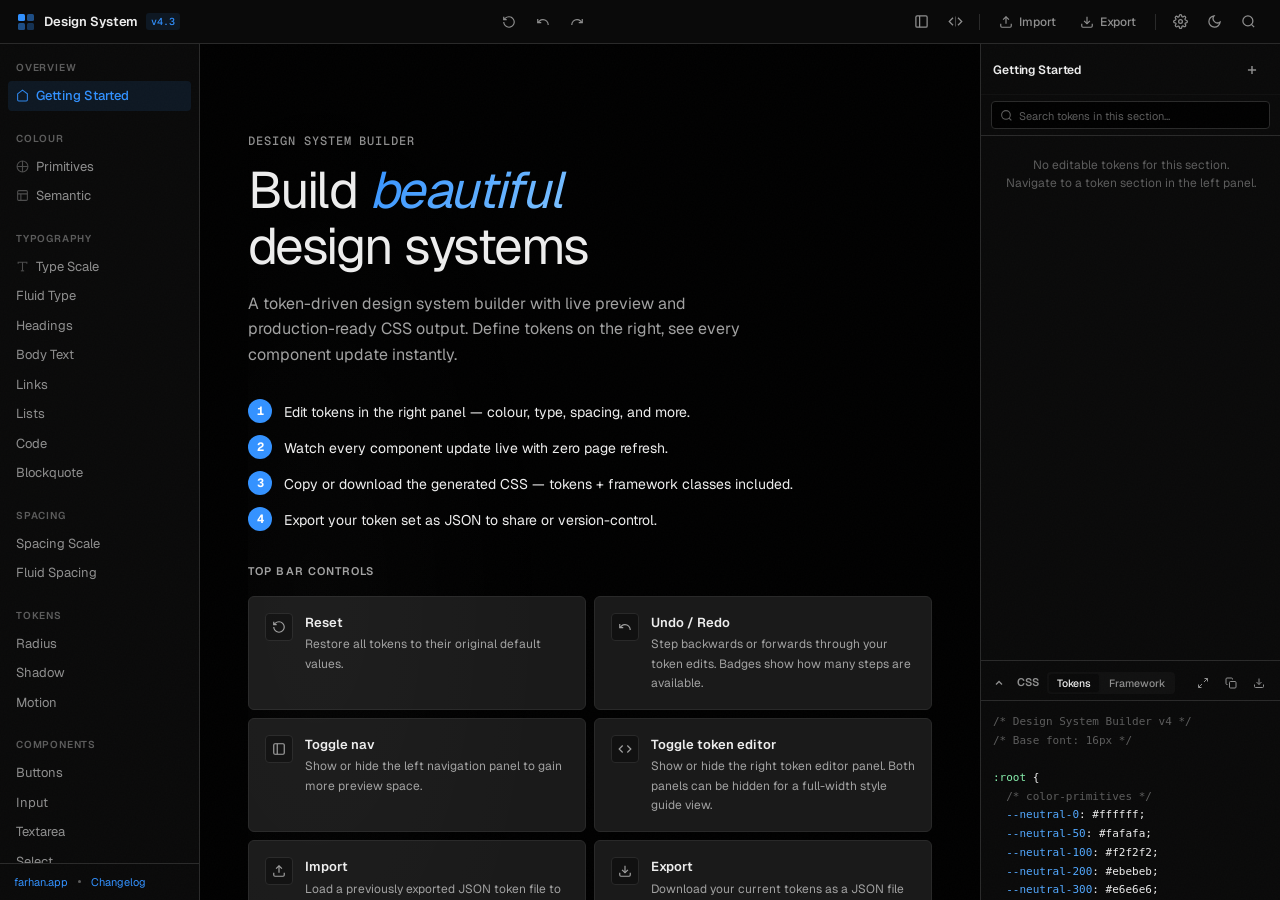
==== index.html @ f350404f "Initial commit" ====
<!DOCTYPE html>
<html lang="en" data-theme="dark">
<head>
  <meta charset="UTF-8" />
  <meta name="viewport" content="width=device-width, initial-scale=1.0" />
  <title>Design System Builder v4 — farhan.app</title>

  <!-- Favicon -->
  <link rel="icon" type="image/svg+xml" href="favicon.svg" />

  <!-- Primary meta -->
  <meta name="description" content="A token-driven design system builder with live preview and production-ready CSS output. Built by Farhan — farhan.app" />
  <meta name="author" content="farhan.app" />

  <!-- Open Graph -->
  <meta property="og:type" content="website" />
  <meta property="og:site_name" content="Design System Builder" />
  <meta property="og:title" content="Design System Builder — farhan.app" />
  <meta property="og:description" content="A token-driven design system builder with live preview and production-ready CSS output. Define tokens, see every component update instantly." />
  <meta property="og:url" content="https://farhan.app" />

  <!-- Twitter / X -->
  <meta name="twitter:card" content="summary" />
  <meta name="twitter:title" content="Design System Builder — farhan.app" />
  <meta name="twitter:description" content="A token-driven design system builder with live preview and production-ready CSS output. Built by Farhan — farhan.app" />

  <link rel="preconnect" href="https://fonts.googleapis.com" />
  <link rel="preconnect" href="https://fonts.gstatic.com" crossorigin />
  <link href="https://fonts.googleapis.com/css2?family=Geist:wght@300;400;500;600;700&family=Geist+Mono:wght@400;500&display=swap" rel="stylesheet" />
  <link rel="stylesheet" href="style.css" />
</head>
<body>

<!-- ═══════════════════════════════ HEADER ═══════════════════════════════ -->
<header class="app-header" role="banner">
  <a class="app-header__brand" href="/" title="Reload">
    <span class="app-header__logo" aria-hidden="true">
      <svg width="20" height="20" viewBox="0 0 20 20" fill="none">
        <rect x="2" y="2" width="7" height="7" rx="1.5" fill="var(--app-accent)"/>
        <rect x="11" y="2" width="7" height="7" rx="1.5" fill="var(--app-accent)" opacity="0.5"/>
        <rect x="2" y="11" width="7" height="7" rx="1.5" fill="var(--app-accent)" opacity="0.5"/>
        <rect x="11" y="11" width="7" height="7" rx="1.5" fill="var(--app-accent)" opacity="0.3"/>
      </svg>
    </span>
    <span class="app-header__title">Design System</span>
    <span class="app-header__version">v4.3</span>
  </a>

  <!-- Center zone — document actions -->
  <div class="app-header__center">
    <div class="app-header__group">
      <button class="app-btn app-btn--ghost app-btn--icon" id="btn-reset-all" aria-label="Reset all tokens to defaults" data-tooltip="Reset to defaults" data-tooltip-pos="below">
        <svg width="14" height="14" viewBox="0 0 24 24" fill="none" stroke="currentColor" stroke-width="2"><path d="M3 12a9 9 0 1 0 9-9 9.75 9.75 0 0 0-6.74 2.74L3 8"/><path d="M3 3v5h5"/></svg>
      </button>
      <button class="app-btn app-btn--ghost app-btn--icon" id="btn-undo" aria-label="Undo" data-tooltip="Undo (Ctrl+Z)" data-tooltip-pos="below" disabled>
        <svg width="14" height="14" viewBox="0 0 24 24" fill="none" stroke="currentColor" stroke-width="2"><path d="M3 7v6h6"/><path d="M21 17a9 9 0 00-9-9 9 9 0 00-6 2.3L3 13"/></svg>
        <span class="app-badge" id="undo-count"></span>
      </button>
      <button class="app-btn app-btn--ghost app-btn--icon" id="btn-redo" aria-label="Redo" data-tooltip="Redo (Ctrl+Y)" data-tooltip-pos="below" disabled>
        <svg width="14" height="14" viewBox="0 0 24 24" fill="none" stroke="currentColor" stroke-width="2"><path d="M21 7v6h-6"/><path d="M3 17a9 9 0 019-9 9 9 0 016 2.3L21 13"/></svg>
        <span class="app-badge" id="redo-count"></span>
      </button>
    </div>
  </div>

  <!-- Right zone — layout controls + utilities -->
  <div class="app-header__end">
    <div class="app-header__group">
      <button class="app-btn app-btn--ghost app-btn--icon" id="btn-toggle-nav" aria-label="Hide nav" data-tooltip="Hide nav" data-tooltip-pos="below" aria-pressed="false">
        <svg class="icon-nav-hide" width="15" height="15" viewBox="0 0 24 24" fill="none" stroke="currentColor" stroke-width="2"><rect x="3" y="3" width="18" height="18" rx="2"/><line x1="9" y1="3" x2="9" y2="21"/></svg>
        <svg class="icon-nav-show" width="15" height="15" viewBox="0 0 24 24" fill="none" stroke="currentColor" stroke-width="2" style="display:none"><rect x="3" y="3" width="18" height="18" rx="2"/><line x1="15" y1="3" x2="15" y2="21"/></svg>
      </button>
      <button class="app-btn app-btn--ghost app-btn--icon" id="btn-toggle-editor" aria-label="Hide token editor" data-tooltip="Hide token editor" data-tooltip-pos="below" aria-pressed="false">
        <svg class="icon-editor-hide" width="15" height="15" viewBox="0 0 24 24" fill="none" stroke="currentColor" stroke-width="2"><polyline points="16 18 22 12 16 6"/><polyline points="8 6 2 12 8 18"/><line x1="12" y1="4" x2="12" y2="20" stroke-width="1.5" opacity="0.5"/></svg>
        <svg class="icon-editor-show" width="15" height="15" viewBox="0 0 24 24" fill="none" stroke="currentColor" stroke-width="2" style="display:none"><polyline points="16 18 22 12 16 6"/><polyline points="8 6 2 12 8 18"/></svg>
      </button>
    </div>

    <div class="app-header__sep" aria-hidden="true"></div>

    <div class="app-header__group">
      <button class="app-btn app-btn--ghost" id="btn-import" data-tooltip="Import token JSON" data-tooltip-pos="below">
        <svg width="14" height="14" viewBox="0 0 24 24" fill="none" stroke="currentColor" stroke-width="2"><path d="M21 15v4a2 2 0 01-2 2H5a2 2 0 01-2-2v-4"/><polyline points="17 8 12 3 7 8"/><line x1="12" y1="3" x2="12" y2="15"/></svg>
        Import
      </button>
      <button class="app-btn app-btn--ghost" id="btn-export" data-tooltip="Export token JSON" data-tooltip-pos="below">
        <svg width="14" height="14" viewBox="0 0 24 24" fill="none" stroke="currentColor" stroke-width="2"><path d="M21 15v4a2 2 0 01-2 2H5a2 2 0 01-2-2v-4"/><polyline points="7 10 12 15 17 10"/><line x1="12" y1="15" x2="12" y2="3"/></svg>
        Export
      </button>
    </div>

    <div class="app-header__sep" aria-hidden="true"></div>

    <div class="app-header__group">
      <button class="app-btn app-btn--ghost app-btn--icon" id="btn-settings" aria-label="Settings" data-tooltip="Settings" data-tooltip-pos="below-left">
        <svg width="15" height="15" viewBox="0 0 24 24" fill="none" stroke="currentColor" stroke-width="2"><circle cx="12" cy="12" r="3"/><path d="M19.4 15a1.65 1.65 0 00.33 1.82l.06.06a2 2 0 010 2.83 2 2 0 01-2.83 0l-.06-.06a1.65 1.65 0 00-1.82-.33 1.65 1.65 0 00-1 1.51V21a2 2 0 01-4 0v-.09A1.65 1.65 0 009 19.4a1.65 1.65 0 00-1.82.33l-.06.06a2 2 0 01-2.83-2.83l.06-.06A1.65 1.65 0 004.68 15a1.65 1.65 0 00-1.51-1H3a2 2 0 010-4h.09A1.65 1.65 0 004.6 9a1.65 1.65 0 00-.33-1.82l-.06-.06a2 2 0 012.83-2.83l.06.06A1.65 1.65 0 009 4.68a1.65 1.65 0 001-1.51V3a2 2 0 014 0v.09a1.65 1.65 0 001 1.51 1.65 1.65 0 001.82-.33l.06-.06a2 2 0 012.83 2.83l-.06.06A1.65 1.65 0 0019.4 9a1.65 1.65 0 001.51 1H21a2 2 0 010 4h-.09a1.65 1.65 0 00-1.51 1z"/></svg>
      </button>
      <button class="app-btn app-btn--ghost app-btn--icon" id="btn-theme" aria-label="Toggle dark/light mode" data-tooltip="Toggle theme" data-tooltip-pos="below-left">
        <svg class="icon-moon" width="15" height="15" viewBox="0 0 24 24" fill="none" stroke="currentColor" stroke-width="2"><path d="M21 12.79A9 9 0 1111.21 3 7 7 0 0021 12.79z"/></svg>
        <svg class="icon-sun" width="15" height="15" viewBox="0 0 24 24" fill="none" stroke="currentColor" stroke-width="2" style="display:none"><circle cx="12" cy="12" r="5"/><line x1="12" y1="1" x2="12" y2="3"/><line x1="12" y1="21" x2="12" y2="23"/><line x1="4.22" y1="4.22" x2="5.64" y2="5.64"/><line x1="18.36" y1="18.36" x2="19.78" y2="19.78"/><line x1="1" y1="12" x2="3" y2="12"/><line x1="21" y1="12" x2="23" y2="12"/><line x1="4.22" y1="19.78" x2="5.64" y2="18.36"/><line x1="18.36" y1="5.64" x2="19.78" y2="4.22"/></svg>
      </button>
      <button class="app-btn app-btn--ghost app-btn--icon" id="btn-cmdpalette" aria-label="Command palette" data-tooltip="Search" data-tooltip-pos="below-left">
        <svg width="15" height="15" viewBox="0 0 24 24" fill="none" stroke="currentColor" stroke-width="2"><circle cx="11" cy="11" r="8"/><line x1="21" y1="21" x2="16.65" y2="16.65"/></svg>
      </button>
    </div>
  </div>
</header>

<!-- ═══════════════════════════════ MAIN LAYOUT ═══════════════════════════════ -->
<div class="app-layout">

  <!-- LEFT NAV -->
  <nav class="app-nav" aria-label="Design system sections">
    <div class="app-nav__scroll">

      <div class="nav-group">
        <span class="nav-group__label">Overview</span>
        <a class="nav-item" href="#section-getting-started" data-section="getting-started">
          <svg class="nav-item__icon" width="13" height="13" viewBox="0 0 24 24" fill="none" stroke="currentColor" stroke-width="2"><path d="M3 9l9-7 9 7v11a2 2 0 01-2 2H5a2 2 0 01-2-2z"/></svg>
          Getting Started
        </a>
      </div>

      <div class="nav-group">
        <span class="nav-group__label">Colour</span>
        <a class="nav-item" href="#section-colour-primitives" data-section="colour-primitives" data-token-category="color-primitives">
          <svg class="nav-item__icon" width="13" height="13" viewBox="0 0 24 24" fill="none" stroke="currentColor" stroke-width="2"><circle cx="12" cy="12" r="10"/><path d="M12 2v20M2 12h20"/></svg>
          Primitives
          <span class="nav-item__modified-dot" data-category="color-primitives" aria-hidden="true"></span>
        </a>
        <a class="nav-item" href="#section-colour-semantic" data-section="colour-semantic" data-token-category="color-semantic">
          <svg class="nav-item__icon" width="13" height="13" viewBox="0 0 24 24" fill="none" stroke="currentColor" stroke-width="2"><rect x="3" y="3" width="18" height="18" rx="2"/><path d="M3 9h18M9 21V9"/></svg>
          Semantic
          <span class="nav-item__modified-dot" data-category="color-semantic" aria-hidden="true"></span>
        </a>
      </div>

      <div class="nav-group">
        <span class="nav-group__label">Typography</span>
        <a class="nav-item" href="#section-type-scale" data-section="type-scale" data-token-category="type-scale">
          <svg class="nav-item__icon" width="13" height="13" viewBox="0 0 24 24" fill="none" stroke="currentColor" stroke-width="2"><polyline points="4 7 4 4 20 4 20 7"/><line x1="9" y1="20" x2="15" y2="20"/><line x1="12" y1="4" x2="12" y2="20"/></svg>
          Type Scale
          <span class="nav-item__modified-dot" data-category="type-scale" aria-hidden="true"></span>
        </a>
        <a class="nav-item" href="#section-type-fluid" data-section="type-fluid" data-token-category="type-fluid">
          Fluid Type
          <span class="nav-item__modified-dot" data-category="type-fluid" aria-hidden="true"></span>
        </a>
        <a class="nav-item" href="#section-headings" data-section="headings">Headings</a>
        <a class="nav-item" href="#section-body-text" data-section="body-text">Body Text</a>
        <a class="nav-item" href="#section-links" data-section="links">Links</a>
        <a class="nav-item" href="#section-lists" data-section="lists">Lists</a>
        <a class="nav-item" href="#section-code" data-section="code">Code</a>
        <a class="nav-item" href="#section-blockquote" data-section="blockquote">Blockquote</a>
      </div>

      <div class="nav-group">
        <span class="nav-group__label">Spacing</span>
        <a class="nav-item" href="#section-spacing" data-section="spacing" data-token-category="spacing">
          Spacing Scale
          <span class="nav-item__modified-dot" data-category="spacing" aria-hidden="true"></span>
        </a>
        <a class="nav-item" href="#section-spacing-fluid" data-section="spacing-fluid" data-token-category="spacing-fluid">
          Fluid Spacing
          <span class="nav-item__modified-dot" data-category="spacing-fluid" aria-hidden="true"></span>
        </a>
      </div>

      <div class="nav-group">
        <span class="nav-group__label">Tokens</span>
        <a class="nav-item" href="#section-radius" data-section="radius" data-token-category="radius">
          Radius
          <span class="nav-item__modified-dot" data-category="radius" aria-hidden="true"></span>
        </a>
        <a class="nav-item" href="#section-shadow" data-section="shadow" data-token-category="shadow">
          Shadow
          <span class="nav-item__modified-dot" data-category="shadow" aria-hidden="true"></span>
        </a>
        <a class="nav-item" href="#section-motion" data-section="motion" data-token-category="motion">
          Motion
          <span class="nav-item__modified-dot" data-category="motion" aria-hidden="true"></span>
        </a>
      </div>

      <div class="nav-group">
        <span class="nav-group__label">Components</span>
        <a class="nav-item" href="#section-buttons" data-section="buttons">Buttons</a>
        <a class="nav-item" href="#section-input" data-section="input">Input</a>
        <a class="nav-item" href="#section-textarea" data-section="textarea">Textarea</a>
        <a class="nav-item" href="#section-select" data-section="select">Select</a>
        <a class="nav-item" href="#section-checkbox-radio" data-section="checkbox-radio">Checkbox &amp; Radio</a>
        <a class="nav-item" href="#section-toggle" data-section="toggle">Toggle</a>
        <a class="nav-item" href="#section-badge" data-section="badge">Badge</a>
        <a class="nav-item" href="#section-alert" data-section="alert">Alert</a>
        <a class="nav-item" href="#section-card" data-section="card">Card</a>
        <a class="nav-item" href="#section-modal" data-section="modal">Modal</a>
        <a class="nav-item" href="#section-divider" data-section="divider">Divider</a>
        <a class="nav-item" href="#section-table" data-section="table">Table</a>
        <a class="nav-item" href="#section-tabs" data-section="tabs">Tabs</a>
        <a class="nav-item" href="#section-tooltip" data-section="tooltip">Tooltip</a>
        <a class="nav-item" href="#section-avatar" data-section="avatar">Avatar</a>
      </div>

    </div>

    <div class="nav-footer">
      <a class="nav-footer__link" href="https://farhan.app" target="_blank" rel="noopener noreferrer">farhan.app</a>
      <span class="nav-footer__dot" aria-hidden="true"></span>
      <a class="nav-footer__link" href="changelog.html">Changelog</a>
    </div>
  </nav>

  <!-- CENTER PREVIEW -->
  <main class="app-preview" id="preview-main" aria-label="Design system preview">
    <div class="app-preview__noise" aria-hidden="true"></div>
    <div class="mobile-banner" role="status" aria-live="polite">
      <svg width="20" height="20" viewBox="0 0 24 24" fill="none" stroke="currentColor" stroke-width="1.5"><rect x="2" y="3" width="20" height="14" rx="2"/><line x1="8" y1="21" x2="16" y2="21"/><line x1="12" y1="17" x2="12" y2="21"/></svg>
      <p>Open on a wider screen for the full experience — token editor, controls, and CSS output.</p>
    </div>
    <div class="app-preview__inner" id="preview-inner">
      <!-- Rendered by PreviewEngine -->
    </div>
    <footer class="mobile-footer">
      <a href="https://farhan.app" target="_blank" rel="noopener noreferrer">farhan.app</a>
      <div class="mobile-footer__links">
        <a href="/">Builder</a>
        <span class="mobile-footer__dot" aria-hidden="true"></span>
        <a href="changelog.html">Changelog</a>
      </div>
    </footer>
  </main>

  <!-- RIGHT EDITOR PANEL -->
  <aside class="app-editor" aria-label="Token editor">

    <div class="app-editor__header">
      <div class="app-editor__title-row">
        <h2 class="app-editor__section-title" id="editor-section-title">Tokens</h2>
        <button class="app-btn app-btn--ghost app-btn--icon" id="btn-add-token" aria-label="Add custom token" title="Add token">
          <svg width="14" height="14" viewBox="0 0 24 24" fill="none" stroke="currentColor" stroke-width="2.5"><line x1="12" y1="5" x2="12" y2="19"/><line x1="5" y1="12" x2="19" y2="12"/></svg>
        </button>
      </div>
    </div>
    <div class="app-editor__filter">
      <div class="app-editor__search">
        <svg width="13" height="13" viewBox="0 0 24 24" fill="none" stroke="currentColor" stroke-width="2" aria-hidden="true"><circle cx="11" cy="11" r="8"/><line x1="21" y1="21" x2="16.65" y2="16.65"/></svg>
        <input type="search" id="token-search" placeholder="Search tokens in this section&#8230;" aria-label="Search tokens in this section" autocomplete="off" spellcheck="false" />
      </div>
    </div>

    <div class="app-editor__tokens" id="token-list" role="list" aria-label="Token list">
      <!-- Rendered by UI module -->
    </div>

    <!-- CSS Output Panel -->
    <div class="css-panel" id="css-panel" data-state="normal">
      <div class="css-panel__resize" aria-hidden="true"></div>
      <div class="css-panel__header">
        <div class="css-panel__header-left">
          <button class="css-panel__toggle-btn" id="css-panel-toggle" aria-label="Toggle CSS panel" aria-expanded="true">
            <svg class="css-panel__chevron" width="12" height="12" viewBox="0 0 24 24" fill="none" stroke="currentColor" stroke-width="2.5"><polyline points="18 15 12 9 6 15"/></svg>
          </button>
          <span class="css-panel__title">CSS</span>
          <div class="css-tabs" role="tablist" aria-label="CSS view">
            <button class="css-tabs__tab css-tabs__tab--active" role="tab" aria-selected="true" data-tab="tokens" id="css-tab-tokens">Tokens</button>
            <button class="css-tabs__tab" role="tab" aria-selected="false" data-tab="framework" id="css-tab-framework">Framework</button>
          </div>
        </div>
        <div class="css-panel__header-right">
          <button class="app-btn app-btn--ghost app-btn--icon" id="css-maximize" aria-label="Maximize CSS panel" data-tooltip="Maximize / Restore">
            <!-- expand icon — shown when not maximized -->
            <svg id="css-maximize-icon" width="12" height="12" viewBox="0 0 24 24" fill="none" stroke="currentColor" stroke-width="2"><path d="M15 3h6v6M9 21H3v-6M21 3l-7 7M3 21l7-7"/></svg>
            <!-- restore icon — shown when maximized -->
            <svg id="css-restore-icon" width="12" height="12" viewBox="0 0 24 24" fill="none" stroke="currentColor" stroke-width="2" style="display:none"><path d="M8 3v3a2 2 0 01-2 2H3m18 0h-3a2 2 0 01-2-2V3m0 18v-3a2 2 0 012-2h3M3 16h3a2 2 0 012 2v3"/></svg>
          </button>
          <button class="app-btn app-btn--ghost app-btn--icon" id="css-copy" aria-label="Copy CSS" data-tooltip="Copy CSS">
            <svg width="12" height="12" viewBox="0 0 24 24" fill="none" stroke="currentColor" stroke-width="2"><rect x="9" y="9" width="13" height="13" rx="2"/><path d="M5 15H4a2 2 0 01-2-2V4a2 2 0 012-2h9a2 2 0 012 2v1"/></svg>
          </button>
          <button class="app-btn app-btn--ghost app-btn--icon" id="css-download" aria-label="Download CSS file" data-tooltip="Download CSS" data-tooltip-pos="below-left">
            <svg width="12" height="12" viewBox="0 0 24 24" fill="none" stroke="currentColor" stroke-width="2"><path d="M21 15v4a2 2 0 01-2 2H5a2 2 0 01-2-2v-4"/><polyline points="7 10 12 15 17 10"/><line x1="12" y1="15" x2="12" y2="3"/></svg>
          </button>
        </div>
      </div>
      <div class="css-panel__body" id="css-panel-body" aria-hidden="false">
        <pre class="css-panel__pre" id="css-output"><code id="css-code" class="css-panel__code"></code></pre>
      </div>
    </div>

  </aside>
</div>

<!-- ═══════════════════════════════ OVERLAYS ═══════════════════════════════ -->

<!-- Settings popover -->
<div class="popover-backdrop" id="settings-backdrop" hidden aria-hidden="true"></div>
<div class="popover" id="settings-popover" role="dialog" aria-modal="true" aria-label="Settings" hidden>
  <div class="popover__header">
    <h3 class="popover__title">Settings</h3>
    <button class="app-btn app-btn--ghost app-btn--icon" id="settings-close" aria-label="Close settings">
      <svg width="14" height="14" viewBox="0 0 24 24" fill="none" stroke="currentColor" stroke-width="2"><line x1="18" y1="6" x2="6" y2="18"/><line x1="6" y1="6" x2="18" y2="18"/></svg>
    </button>
  </div>
  <div class="popover__body">
    <div class="settings__group">
      <label class="settings__label" for="setting-base-font">Base Font Size (px)</label>
      <input type="number" class="settings__input" id="setting-base-font" min="10" max="24" step="1" value="16" />
      <p class="settings__hint">Controls rem to px conversion across the system.</p>
    </div>
    <div class="settings__group">
      <span class="settings__label">Input Unit</span>
      <div class="settings__segmented" role="radiogroup" aria-label="Input unit">
        <label class="settings__seg-btn"><input type="radio" name="input-unit" value="rem" checked /><span>rem</span></label>
        <label class="settings__seg-btn"><input type="radio" name="input-unit" value="px" /><span>px</span></label>
      </div>
      <p class="settings__hint">Token inputs will display in the selected unit.</p>
    </div>
    <div class="settings__group">
      <span class="settings__label">Fluid Clamp Viewport</span>
      <div class="settings__row">
        <div class="settings__field">
          <label class="setting-sublabel" for="setting-min-vp">Min (px)</label>
          <input type="number" class="settings__input" id="setting-min-vp" min="200" max="800" step="10" value="320" />
        </div>
        <div class="settings__field">
          <label class="setting-sublabel" for="setting-max-vp">Max (px)</label>
          <input type="number" class="settings__input" id="setting-max-vp" min="800" max="2560" step="10" value="1280" />
        </div>
      </div>
    </div>
    <div class="settings__group">
      <span class="settings__label">CSS Output</span>
      <label class="settings__checkbox"><input type="checkbox" id="setting-hide-comments" /> Hide comments</label>
      <label class="settings__checkbox"><input type="checkbox" id="setting-hide-framework" /> Hide framework classes</label>
    </div>
  </div>
</div>

<!-- Command palette -->
<div class="cmd-overlay" id="cmd-overlay" hidden>
  <div class="cmd-palette" role="dialog" aria-modal="true" aria-label="Command palette">
    <div class="cmd-palette__search">
      <svg width="16" height="16" viewBox="0 0 24 24" fill="none" stroke="currentColor" stroke-width="2" aria-hidden="true"><circle cx="11" cy="11" r="8"/><line x1="21" y1="21" x2="16.65" y2="16.65"/></svg>
      <input type="text" class="cmd-palette__input" id="cmd-input" placeholder="Search sections and tokens&#8230;" autocomplete="off" spellcheck="false" aria-autocomplete="list" aria-controls="cmd-results" />
      <kbd>Esc</kbd>
    </div>
    <ul class="cmd-palette__results" id="cmd-results" role="listbox" aria-label="Results"></ul>
  </div>
</div>

<!-- Confirm modal -->
<div class="modal-overlay" id="confirm-modal" hidden>
  <div class="modal" role="dialog" aria-modal="true" aria-labelledby="confirm-title">
    <div class="modal__header">
      <h3 class="modal__title" id="confirm-title">Confirm Delete</h3>
    </div>
    <div class="modal__body">
      <p id="confirm-message">Are you sure you want to delete this token?</p>
    </div>
    <div class="modal__footer">
      <button class="app-btn app-btn--ghost" id="confirm-cancel">Cancel</button>
      <button class="app-btn app-btn--danger" id="confirm-ok">Delete</button>
    </div>

  </div>
</div>

<!-- Toast container -->
<div class="toast-container" id="toast-container" role="status" aria-live="polite" aria-atomic="false"></div>

<!-- Hidden file input for import -->
<input type="file" id="import-file-input" accept=".json" aria-hidden="true" tabindex="-1" style="position:absolute;opacity:0;pointer-events:none;width:1px;height:1px" />

<script src="app.js"></script>
</body>
</html>
---- style.css ----
/* ═══════════════════════════════════════════════════════════════════════
   Design System Builder v4
   App UI uses --app-* variables; token preview uses var(--token-name)
   ═══════════════════════════════════════════════════════════════════════ */

/* ── Google Fonts fallback ── */
@import url('https://fonts.googleapis.com/css2?family=Geist:wght@300;400;500;600;700&family=Geist+Mono:wght@400;500&display=swap');

/* ══════════════════════════════════════════════
   1. APP-LEVEL CSS CUSTOM PROPERTIES
   ══════════════════════════════════════════════ */

:root {
  /* Fonts */
  --app-font-sans: 'Geist', system-ui, -apple-system, sans-serif;
  --app-font-mono: 'Geist Mono', 'Courier New', monospace;
  --app-font-display: 'Geist', system-ui, -apple-system, sans-serif;

  /* Layout */
  --app-header-h: 44px;
  --app-nav-w: 200px;
  --app-editor-w: 300px;
  --app-css-panel-normal: 240px;
  --app-css-panel-collapsed: 36px;
  --app-radius: 6px;
  --app-radius-sm: 4px;
  --app-radius-lg: 8px;

  /* Transitions */
  --app-trans-fast: 100ms ease;
  --app-trans-base: 150ms ease;
  --app-trans-spring: 200ms cubic-bezier(0.2, 0, 0, 1);
}

/* Dark theme (default) */
[data-theme="dark"] {
  --app-bg:            #000000;
  --app-panel:         #0a0a0a;
  --app-elevated:      #111111;
  --app-elevated-2:    #1a1a1a;
  --app-border:        #2a2a2a;
  --app-border-subtle: #111111;
  --app-text:          #ededed;
  --app-text-muted:    #8f8f8f;
  --app-text-subtle:   #5c5c5c;
  --app-accent:        #3291ff;
  --app-accent-dim:    rgba(50, 145, 255, 0.1);
  --app-accent-text:   #ffffff;
  --app-danger:        #ef4444;
  --app-danger-dim:    rgba(239, 68, 68, 0.1);
  --app-success:       #22c55e;
  --app-warning:       #f59e0b;
  --app-info:          #3b82f6;
  --app-noise-opacity: 0.02;
  color-scheme: dark;
}

/* Light theme */
[data-theme="light"] {
  --app-bg:            #ffffff;
  --app-panel:         #f9f9f9;
  --app-elevated:      #f0f0f0;
  --app-elevated-2:    #e8e8e8;
  --app-border:        #eaeaea;
  --app-border-subtle: #f3f3f3;
  --app-text:          #171717;
  --app-text-muted:    #737373;
  --app-text-subtle:   #a3a3a3;
  --app-accent:        #0070f3;
  --app-accent-dim:    rgba(0, 112, 243, 0.08);
  --app-accent-text:   #ffffff;
  --app-danger:        #e00;
  --app-danger-dim:    rgba(238, 0, 0, 0.08);
  --app-success:       #16a34a;
  --app-warning:       #d97706;
  --app-info:          #0070f3;
  --app-noise-opacity: 0.012;
  color-scheme: light;
}

/* ══════════════════════════════════════════════
   2. RESET & BASE
   ══════════════════════════════════════════════ */

*, *::before, *::after {
  box-sizing: border-box;
  margin: 0;
  padding: 0;
}

html {
  font-size: 16px;
  height: 100dvh;
}

body {
  font-family: var(--app-font-sans);
  font-size: 14px;
  line-height: 1.5;
  color: var(--app-text);
  background: var(--app-bg);
  height: 100dvh;
  display: flex;
  flex-direction: column;
  overflow: hidden;
  -webkit-font-smoothing: antialiased;
  -moz-osx-font-smoothing: grayscale;
}

a { color: inherit; text-decoration: none; }

button, input, select, textarea {
  font-family: inherit;
  font-size: inherit;
}

ul, ol { list-style: none; }

/* ══════════════════════════════════════════════
   3. HEADER
   ══════════════════════════════════════════════ */

.app-header {
  background: var(--app-panel);
  border-bottom: 1px solid var(--app-border);
  height: var(--app-header-h);
  padding: 0 16px;
  display: flex;
  flex-shrink: 0;
  align-items: center;
  justify-content: space-between;
  gap: 12px;
  z-index: 100;
}

.app-header__brand {
  display: flex;
  flex-shrink: 0;
  align-items: center;
  gap: 8px;
  text-decoration: none;
  color: inherit;
}

.app-header__logo {
  display: flex;
  flex-shrink: 0;
  align-items: center;
}

.app-header__title {
  font-size: 13px;
  color: var(--app-text);
  font-weight: 600;
  letter-spacing: -0.01em;
}

.app-header__version {
  font-family: var(--app-font-mono);
  font-size: 10px;
  color: var(--app-accent);
  font-weight: 500;
  background: var(--app-accent-dim);
  border-radius: 3px;
  padding: 1px 5px;
}

.app-header__center {
  flex: 1;
  display: flex;
  align-items: center;
  justify-content: center;
}

.app-header__end {
  display: flex;
  align-items: center;
  gap: 4px;
  flex-shrink: 0;
}

.app-header__group {
  display: flex;
  align-items: center;
  gap: 2px;
}

.app-header__sep {
  background: var(--app-border);
  width: 1px;
  height: 16px;
  margin: 0 4px;
  flex-shrink: 0;
}

/* ══════════════════════════════════════════════
   4. SHARED BUTTONS
   ══════════════════════════════════════════════ */

.app-btn {
  font-size: 12px;
  color: var(--app-text-muted);
  font-weight: 500;
  line-height: 1;
  white-space: nowrap;
  background: transparent;
  border: 1px solid transparent;
  border-radius: var(--app-radius-sm);
  padding: 5px 10px;
  display: inline-flex;
  align-items: center;
  gap: 6px;
  position: relative;
  cursor: pointer;
  transition:
    background var(--app-trans-fast),
    border-color var(--app-trans-fast),
    color var(--app-trans-fast),
    opacity var(--app-trans-fast);
}

.app-btn:hover {
  color: var(--app-text);
  background: var(--app-elevated);
}

.app-btn:active {
  opacity: 0.8;
}

.app-btn:focus-visible {
  outline: 2px solid var(--app-accent);
  outline-offset: 2px;
}

.app-btn--icon {
  width: 32px;
  height: 32px;
  padding: 6px;
  justify-content: center;
}

.app-btn--ghost {
  color: var(--app-text-muted);
}

.app-btn--primary {
  color: var(--app-accent-text);
  background: var(--app-accent);
  border-color: var(--app-accent);
}

.app-btn--primary:hover {
  color: var(--app-accent-text);
  background: var(--app-accent);
  filter: brightness(1.1);
}

.app-btn--danger {
  color: #fff;
  background: var(--app-danger);
  border-color: var(--app-danger);
}

.app-btn--danger:hover {
  color: #fff;
  filter: brightness(1.1);
}

/* App-level tooltips via data-tooltip attribute */
[data-tooltip] {
  position: relative;
}

[data-tooltip]::after {
  content: attr(data-tooltip);
  position: absolute;
  left: 50%;
  transform: translateX(-50%);
  white-space: nowrap;
  font-size: 11px;
  font-family: var(--app-font-sans);
  font-weight: 400;
  color: var(--app-text);
  background: var(--app-panel);
  border: 1px solid var(--app-border);
  border-radius: var(--app-radius-sm);
  padding: 4px 8px;
  pointer-events: none;
  opacity: 0;
  visibility: hidden;
  transition: opacity 0.12s ease, visibility 0.12s ease;
  z-index: 9999;
  box-shadow: 0 4px 12px rgba(0,0,0,0.25);
  /* default: above */
  bottom: calc(100% + 7px);
  top: auto;
}

/* Below — centred */
[data-tooltip][data-tooltip-pos="below"]::after {
  top: calc(100% + 7px);
  bottom: auto;
}

/* Below — right-aligned (for buttons near right edge) */
[data-tooltip][data-tooltip-pos="below-left"]::after {
  top: calc(100% + 7px);
  bottom: auto;
  left: auto;
  right: 0;
  transform: none;
}

[data-tooltip]:hover::after,
[data-tooltip]:focus-visible::after {
  opacity: 1;
  visibility: visible;
}

.app-badge {
  font-size: 9px;
  color: var(--app-accent-text);
  font-weight: 700;
  line-height: 1;
  background: var(--app-accent);
  border-radius: 50%;
  width: 14px;
  height: 14px;
  display: none;
  align-items: center;
  justify-content: center;
  position: absolute;
  top: 2px;
  right: 2px;
}

.app-badge:not(:empty) {
  display: flex;
}

/* ══════════════════════════════════════════════
   5. MAIN LAYOUT
   ══════════════════════════════════════════════ */

.app-layout {
  min-height: 0;
  flex: 1;
  display: grid;
  grid-template-columns: var(--app-nav-w) 1fr var(--app-editor-w);
  grid-template-rows: 1fr;
  overflow: hidden;
}

/* ══════════════════════════════════════════════
   6. LEFT NAV
   ══════════════════════════════════════════════ */

.app-nav {
  background: var(--app-panel);
  border-right: 1px solid var(--app-border);
  display: flex;
  flex-direction: column;
  overflow: hidden;
}

.app-nav__scroll {
  flex: 1;
  padding: 12px 8px 20px;
  overflow-y: auto;
  overflow-x: hidden;
  scrollbar-width: thin;
  scrollbar-color: var(--app-border) transparent;
}

.app-nav__scroll::-webkit-scrollbar { width: 4px; }
.app-nav__scroll::-webkit-scrollbar-track { background: transparent; }
.app-nav__scroll::-webkit-scrollbar-thumb { background: var(--app-border); border-radius: 4px; }

.nav-footer {
  border-top: 1px solid var(--app-border);
  padding: 10px 14px;
  display: flex;
  align-items: center;
  gap: 10px;
  flex-shrink: 0;
}

.nav-footer__text {
  font-size: 0.6875rem;
  color: var(--app-text-subtle);
}

.nav-footer__link {
  font-size: 0.6875rem;
  color: var(--accent, #0070f3);
  text-decoration: none;
  transition: opacity 0.15s;
}

.nav-footer__link:hover {
  opacity: 0.8;
}

.nav-footer__sep {
  display: none;
}

.nav-footer__dot {
  width: 3px;
  height: 3px;
  border-radius: 50%;
  background: var(--app-text-subtle);
  flex-shrink: 0;
}

.nav-group {
  margin-bottom: 4px;
}

.nav-group + .nav-group {
  margin-top: 16px;
}

.nav-group__label {
  font-size: 10px;
  font-weight: 600;
  letter-spacing: 0.08em;
  text-transform: uppercase;
  color: var(--app-text-subtle);
  display: block;
  padding: 4px 8px;
  margin-bottom: 2px;
}

.nav-item {
  font-size: 13px;
  color: var(--app-text-muted);
  border-radius: var(--app-radius-sm);
  padding: 5px 8px;
  display: flex;
  align-items: center;
  gap: 7px;
  position: relative;
  cursor: pointer;
  transition:
    color var(--app-trans-fast),
    background var(--app-trans-fast);
}

.nav-item:hover {
  color: var(--app-text);
  background: var(--app-elevated);
}

.nav-item.is-active {
  font-weight: 500;
  color: var(--app-accent);
  background: var(--app-accent-dim);
}

.nav-item:focus-visible {
  outline: 2px solid var(--app-accent);
  outline-offset: -2px;
}

.nav-item__icon {
  flex-shrink: 0;
  opacity: 0.5;
}

.nav-item.is-active .nav-item__icon {
  opacity: 0.9;
}

.nav-item__modified-dot {
  background: var(--app-accent);
  border-radius: 50%;
  width: 5px;
  height: 5px;
  display: none;
  flex-shrink: 0;
  margin-left: auto;
}

.nav-item__modified-dot.is-visible {
  display: block;
}

/* ══════════════════════════════════════════════
   7. CENTER PREVIEW
   ══════════════════════════════════════════════ */

.app-preview {
  overflow-y: auto;
  overflow-x: clip;
  position: relative;
  background: var(--app-bg);
  scrollbar-width: thin;
  scrollbar-color: var(--app-border) transparent;
}

.app-preview::-webkit-scrollbar { width: 6px; }
.app-preview::-webkit-scrollbar-track { background: transparent; }
.app-preview::-webkit-scrollbar-thumb { background: var(--app-border); border-radius: 4px; }

.app-preview__noise {
  background-image: url("data:image/svg+xml,%3Csvg viewBox='0 0 200 200' xmlns='http://www.w3.org/2000/svg'%3E%3Cfilter id='n'%3E%3CfeTurbulence type='fractalNoise' baseFrequency='0.65' numOctaves='3' stitchTiles='stitch'/%3E%3C/filter%3E%3Crect width='100%25' height='100%25' filter='url(%23n)' opacity='1'/%3E%3C/svg%3E");
  background-size: 200px 200px;
  opacity: var(--app-noise-opacity);
  position: fixed;
  inset: 0;
  z-index: 0;
  pointer-events: none;
}

.app-preview__inner {
  padding: 0;
  position: relative;
  z-index: 1;
}

/* ── Preview Section ── */
.preview-section {
  padding: 40px max(48px, calc((100% - 900px) / 2));
  border-bottom: 1px solid var(--app-border-subtle);
  scroll-margin-top: 8px;
}

.preview-section:last-child {
  border-bottom: none;
}

.preview-section__header {
  margin-bottom: 28px;
}

.preview-section__title-row {
  display: flex;
  align-items: baseline;
  gap: 10px;
  flex-wrap: wrap;
}

.preview-section__title {
  font-size: 11px;
  font-weight: 600;
  letter-spacing: 0.1em;
  text-transform: uppercase;
  color: var(--app-text-subtle);
  margin: 0 0 4px;
  line-height: 1;
}

.preview-section__class {
  font-family: var(--app-font-mono);
  font-size: 10px;
  color: var(--app-text-muted);
  opacity: 0.7;
  letter-spacing: 0;
  text-transform: none;
  font-weight: 400;
}

.preview-section__desc {
  font-size: 13px;
  color: var(--app-text-muted);
  line-height: 1.6;
}

/* ══════════════════════════════════════════════
   8. RIGHT EDITOR
   ══════════════════════════════════════════════ */

.app-editor {
  background: var(--app-panel);
  border-left: 1px solid var(--app-border);
  display: flex;
  flex-direction: column;
  overflow: hidden;
}

.app-editor__header {
  padding: 10px 12px 8px;
  flex-shrink: 0;
  border-bottom: 1px solid var(--app-border-subtle);
}

.app-editor__title-row {
  display: flex;
  align-items: center;
  justify-content: space-between;
}

.app-editor__section-title {
  font-size: 12px;
  font-weight: 600;
  color: var(--app-text);
  letter-spacing: -0.01em;
}

/* Filter zone — search bar */
.app-editor__filter {
  padding: 6px 10px;
  border-bottom: 1px solid var(--app-border);
  flex-shrink: 0;
}

.app-editor__search {
  color: var(--app-text-subtle);
  background: var(--app-bg);
  border: 1px solid var(--app-border);
  border-radius: var(--app-radius-sm);
  height: 28px;
  padding: 0 8px;
  display: flex;
  align-items: center;
  gap: 6px;
  transition: border-color var(--app-trans-fast);
}

.app-editor__search:focus-within {
  border-color: var(--app-accent);
}

.app-editor__search input {
  font-size: 11.5px;
  color: var(--app-text);
  background: none;
  border: none;
  min-width: 0;
  flex: 1;
  outline: none;
  height: 100%;
}

.app-editor__search input::placeholder {
  color: var(--app-text-subtle);
  font-size: 11px;
}

.app-editor__tokens {
  flex: 1;
  overflow-y: auto;
  overflow-x: hidden;
  scrollbar-width: thin;
  scrollbar-color: var(--app-border) transparent;
}

.app-editor__tokens::-webkit-scrollbar { width: 4px; }
.app-editor__tokens::-webkit-scrollbar-track { background: transparent; }
.app-editor__tokens::-webkit-scrollbar-thumb { background: var(--app-border); border-radius: 4px; }

/* ══════════════════════════════════════════════
   TOKEN EDITOR — Modern SaaS redesign
   ══════════════════════════════════════════════ */

/* Section header — sticky, clean */
.token-section__header {
  font-size: 10px;
  color: var(--app-text-subtle);
  font-weight: 600;
  letter-spacing: 0.07em;
  text-transform: uppercase;
  background: var(--app-panel);
  border-bottom: 1px solid var(--app-border-subtle);
  padding: 8px 12px 6px;
  display: flex;
  align-items: center;
  gap: 6px;
  position: sticky;
  top: 0;
  z-index: 10;
}

.token-section__count {
  font-family: var(--app-font-mono);
  font-size: 9px;
  color: var(--app-text-subtle);
  background: var(--app-elevated);
  border-radius: var(--app-radius-sm);
  padding: 1px 5px;
  line-height: 1.6;
}

/* Token row — left-border indicator pattern */
.token-row {
  display: grid;
  grid-template-columns: 1fr auto;
  align-items: start;
  gap: 4px;
  padding: 8px 10px 8px 12px;
  border-bottom: 1px solid var(--app-border-subtle);
  border-left: 2px solid transparent;
  transition:
    background var(--app-trans-fast),
    border-left-color var(--app-trans-fast);
  position: relative;
}

.token-row:hover {
  background: var(--app-elevated);
}

.token-row.is-modified {
  border-left-color: var(--app-accent);
}

.token-row.is-highlighted {
  animation: token-highlight 700ms ease-out;
}

@keyframes token-highlight {
  0%   { background: var(--app-accent-dim); }
  100% { background: transparent; }
}

/* Body */
.token-row__body {
  min-width: 0;
  display: flex;
  flex-direction: column;
  gap: 5px;
}

/* Name row: -- prefix + editable name */
.token-row__name-wrap {
  display: flex;
  align-items: center;
  gap: 0;
  min-width: 0;
}

.token-row__name-prefix {
  font-family: var(--app-font-mono);
  font-size: 11px;
  color: var(--app-text-subtle);
  flex-shrink: 0;
  user-select: none;
  line-height: 1;
  padding-top: 1px;
}

.token-row__name-input {
  font-family: var(--app-font-mono);
  font-size: 11px;
  color: var(--app-text);
  font-weight: 500;
  background: none;
  outline: none;
  border: none;
  padding: 0;
  width: 100%;
  min-width: 0;
  line-height: 1;
  transition: color var(--app-trans-fast);
}

.token-row__name-input:focus {
  color: var(--app-accent);
}

.token-row__name-input[readonly] {
  cursor: default;
  color: var(--app-text-muted);
}

/* Description */
.token-row__desc {
  font-size: 10px;
  color: var(--app-text-subtle);
  line-height: 1.35;
}

/* Value row — swatch + input + dark toggle */
.token-row__value-row {
  display: flex;
  align-items: center;
  gap: 5px;
}

/* Color swatch — larger, checkered for transparency */
.token-row__swatch {
  width: 22px;
  height: 22px;
  border-radius: var(--app-radius-sm);
  border: 1px solid var(--app-border);
  flex-shrink: 0;
  cursor: pointer;
  position: relative;
  overflow: hidden;
  background-image:
    linear-gradient(45deg, #808080 25%, transparent 25%),
    linear-gradient(-45deg, #808080 25%, transparent 25%),
    linear-gradient(45deg, transparent 75%, #808080 75%),
    linear-gradient(-45deg, transparent 75%, #808080 75%);
  background-size: 6px 6px;
  background-position: 0 0, 0 3px, 3px -3px, -3px 0px;
  background-color: #fff;
  transition: border-color var(--app-trans-fast);
}

.token-row__swatch:hover {
  border-color: var(--app-text-muted);
}

.token-row__swatch input[type="color"] {
  position: absolute;
  inset: 0;
  width: 100%;
  height: 100%;
  opacity: 0;
  cursor: pointer;
  border: none;
  padding: 0;
}

/* Value input — full height, clean */
.token-row__value-input {
  font-family: var(--app-font-mono);
  font-size: 11px;
  color: var(--app-text);
  background: var(--app-bg);
  border: 1px solid var(--app-border);
  border-radius: var(--app-radius-sm);
  height: 26px;
  padding: 0 7px;
  min-width: 0;
  flex: 1;
  outline: none;
  transition:
    border-color var(--app-trans-fast),
    background var(--app-trans-fast);
}

.token-row__value-input:focus {
  border-color: var(--app-accent);
  background: var(--app-elevated-2);
}

.token-row__value-input.is-error {
  border-color: var(--app-danger);
}

/* Dark toggle — icon button, not emoji */
.token-row__dark-toggle {
  width: 26px;
  height: 26px;
  display: flex;
  align-items: center;
  justify-content: center;
  background: var(--app-elevated);
  border: 1px solid var(--app-border);
  border-radius: var(--app-radius-sm);
  flex-shrink: 0;
  cursor: pointer;
  color: var(--app-text-subtle);
  transition:
    border-color var(--app-trans-fast),
    color var(--app-trans-fast),
    background var(--app-trans-fast);
}

.token-row__dark-toggle:hover {
  border-color: var(--app-text-muted);
  color: var(--app-text-muted);
}

.token-row__dark-toggle.is-active {
  border-color: var(--app-accent);
  color: var(--app-accent);
  background: var(--app-accent-dim);
}

.token-row__dark-toggle:focus-visible {
  outline: 2px solid var(--app-accent);
  outline-offset: 1px;
}

/* Dark value section — appears below the light row */
.token-row__dark-row {
  display: flex;
  align-items: center;
  gap: 5px;
  padding: 3px 0 0 0;
}

.token-row__dark-label {
  display: flex;
  align-items: center;
  justify-content: center;
  width: 22px;
  height: 22px;
  flex-shrink: 0;
  color: var(--app-text-subtle);
  opacity: 0.6;
}

/* Fluid inputs */
.token-row__fluid-row {
  display: grid;
  grid-template-columns: 1fr 1fr;
  gap: 5px;
}

.token-row__fluid-label {
  font-size: 9.5px;
  font-weight: 500;
  letter-spacing: 0.04em;
  text-transform: uppercase;
  color: var(--app-text-subtle);
  display: block;
  margin-bottom: 3px;
}

/* Actions column */
.token-row__actions {
  display: flex;
  flex-direction: column;
  align-items: center;
  gap: 2px;
  padding-top: 1px;
  opacity: 0;
  transition: opacity var(--app-trans-fast);
}

.token-row:hover .token-row__actions {
  opacity: 1;
}

.token-row__action-btn {
  color: var(--app-text-subtle);
  background: none;
  border: none;
  border-radius: var(--app-radius-sm);
  width: 22px;
  height: 22px;
  display: flex;
  align-items: center;
  justify-content: center;
  cursor: pointer;
  transition:
    background var(--app-trans-fast),
    color var(--app-trans-fast);
  flex-shrink: 0;
}

.token-row__action-btn:hover {
  background: var(--app-elevated-2);
  color: var(--app-text);
}

.token-row__action-btn--danger:hover {
  background: var(--app-danger-dim);
  color: var(--app-danger);
}

.token-row__action-btn:disabled {
  opacity: 0.3 !important;
  cursor: not-allowed;
}

.token-row__action-btn:focus-visible {
  outline: 2px solid var(--app-accent);
  outline-offset: 1px;
}

/* Lock icon */
.token-row__lock-icon {
  width: 22px;
  height: 22px;
  display: flex;
  align-items: center;
  justify-content: center;
  color: var(--app-text-subtle);
  opacity: 0.4;
  flex-shrink: 0;
}

/* Add token form */
.add-token-form {
  padding: 10px 12px;
  border-top: 1px solid var(--app-border);
  display: flex;
  flex-direction: column;
  gap: 8px;
  background: var(--app-panel);
}

.add-token-form__title {
  font-size: 10px;
  font-weight: 600;
  text-transform: uppercase;
  letter-spacing: 0.07em;
  color: var(--app-text-subtle);
}

.add-token-form__fields {
  display: flex;
  gap: 4px;
}

.add-token-form__input-wrap {
  position: relative;
  flex: 1;
  min-width: 0;
  display: flex;
  align-items: center;
}

.add-token-form__prefix {
  font-family: var(--app-font-mono);
  font-size: 11px;
  color: var(--app-text-subtle);
  position: absolute;
  left: 7px;
  pointer-events: none;
  user-select: none;
  z-index: 1;
}

.add-token-form input {
  font-family: var(--app-font-mono);
  font-size: 11px;
  color: var(--app-text);
  background: var(--app-bg);
  border: 1px solid var(--app-border);
  border-radius: var(--app-radius-sm);
  height: 26px;
  padding: 0 7px 0 17px;
  min-width: 0;
  flex: 1;
  width: 100%;
  outline: none;
  transition: border-color var(--app-trans-fast);
}

.add-token-form input:focus {
  border-color: var(--app-accent);
}

.add-token-form input:nth-child(1) {
  padding-left: 17px;
}

/* When it's a standalone input (value field has no prefix) */
.add-token-form input.no-prefix {
  padding-left: 7px;
}

/* ══════════════════════════════════════════════
   9. CSS PANEL
   ══════════════════════════════════════════════ */

.css-panel__resize {
  height: 4px;
  background: transparent;
  flex-shrink: 0;
  cursor: row-resize;
  transition: background var(--app-trans-fast);
  border-radius: 0 0 2px 2px;
}

.css-panel__resize:hover {
  background: var(--app-accent);
  opacity: 0.5;
}

.css-panel {
  display: flex;
  flex-direction: column;
  border-top: 1px solid var(--app-border);
  flex-shrink: 0;
  background: var(--app-panel);
  transition: height var(--app-trans-base);
}

.css-panel[data-state="normal"] {
  height: var(--app-css-panel-normal);
}

.css-panel[data-state="collapsed"] {
  height: var(--app-css-panel-collapsed);
}

.css-panel[data-state="maximized"] {
  position: fixed;
  bottom: 0;
  right: 0;
  width: var(--app-editor-w);
  height: calc(100dvh - var(--app-header-h));
  z-index: 50;
  border-top: 1px solid var(--app-border);
}

.css-panel__header {
  display: flex;
  align-items: center;
  justify-content: space-between;
  padding: 0 8px;
  height: 36px;
  flex-shrink: 0;
  border-bottom: 1px solid var(--app-border);
  gap: 8px;
}

.css-panel__header-left {
  display: flex;
  align-items: center;
  gap: 8px;
  min-width: 0;
  flex: 1;
}

.css-panel__header-right {
  display: flex;
  align-items: center;
  gap: 2px;
  flex-shrink: 0;
}

/* Smaller icon buttons inside the compact CSS panel header */
.css-panel__header-right .app-btn--icon {
  width: 26px;
  height: 26px;
  padding: 5px;
}

.css-panel__toggle-btn {
  width: 20px;
  height: 20px;
  display: flex;
  align-items: center;
  justify-content: center;
  background: none;
  border: none;
  cursor: pointer;
  color: var(--app-text-muted);
  border-radius: 3px;
  flex-shrink: 0;
  transition: all var(--app-trans-fast);
}

.css-panel__toggle-btn:hover { color: var(--app-text); background: var(--app-elevated); }
.css-panel__toggle-btn:focus-visible { outline: 2px solid var(--app-accent); }

.css-panel__chevron {
  transition: transform var(--app-trans-base);
}

.css-panel[data-state="collapsed"] .css-panel__chevron {
  transform: rotate(180deg);
}

.css-panel__title {
  font-size: 11px;
  font-weight: 600;
  color: var(--app-text-muted);
  flex-shrink: 1;
  min-width: 0;
  overflow: hidden;
  text-overflow: ellipsis;
  white-space: nowrap;
}

.css-tabs {
  flex-shrink: 0;
}

.css-tabs {
  display: flex;
  gap: 2px;
  background: var(--app-elevated);
  padding: 2px;
  border-radius: 4px;
}

.css-tabs__tab {
  font-size: 10.5px;
  font-weight: 500;
  padding: 2px 8px;
  border: none;
  border-radius: 3px;
  cursor: pointer;
  color: var(--app-text-muted);
  background: none;
  transition: all var(--app-trans-fast);
}

.css-tabs__tab:hover { color: var(--app-text); }

.css-tabs__tab--active {
  background: var(--app-panel);
  color: var(--app-text);
  box-shadow: 0 1px 2px rgba(0,0,0,0.2);
}

.css-tabs__tab:focus-visible { outline: 2px solid var(--app-accent); }

.css-panel__body {
  flex: 1;
  overflow-y: auto;
  overflow-x: auto;
  scrollbar-width: thin;
  scrollbar-color: var(--app-border) transparent;
}

.css-panel__body::-webkit-scrollbar { width: 4px; height: 4px; }
.css-panel__body::-webkit-scrollbar-thumb { background: var(--app-border); border-radius: 4px; }

.css-panel[data-state="collapsed"] .css-panel__body {
  display: none;
}

.css-panel__pre {
  font-family: var(--app-font-mono);
  font-size: 11px;
  line-height: 1.7;
  tab-size: 2;
  margin: 0;
  padding: 12px;
}

.css-panel__code {
  display: block;
  white-space: pre;
}

/* CSS syntax highlighting */
.css-prop { color: #52a8ff; }        /* blue - property */
.css-val  { color: #ededed; }        /* near white - value */
.css-at   { color: #67e8f9; }        /* cyan - at-rule */
.css-sel  { color: #86efac; }        /* green - selector */
.css-cmt  { color: #5c5c5c; }        /* muted - comment */
.css-brace { color: var(--app-text-muted); }

[data-theme="light"] .css-prop { color: #0070f3; }
[data-theme="light"] .css-val  { color: #171717; }
[data-theme="light"] .css-at   { color: #0369a1; }
[data-theme="light"] .css-sel  { color: #15803d; }
[data-theme="light"] .css-cmt  { color: #a3a3a3; }

/* Select chevron — dark theme variant (SVG stroke can't use CSS vars, so override here) */
[data-theme="dark"] .select {
  background-image: url("data:image/svg+xml,%3Csvg xmlns='http://www.w3.org/2000/svg' width='12' height='12' viewBox='0 0 24 24' fill='none' stroke='%23878787' stroke-width='2'%3E%3Cpolyline points='6 9 12 15 18 9'/%3E%3C/svg%3E");
}

/* ══════════════════════════════════════════════
   10. SETTINGS POPOVER
   ══════════════════════════════════════════════ */

.popover-backdrop {
  position: fixed;
  inset: 0;
  z-index: 200;
}

.popover {
  position: fixed;
  top: calc(var(--app-header-h) + 6px);
  right: 16px;
  width: 300px;
  background: var(--app-elevated);
  border: 1px solid var(--app-border);
  border-radius: var(--app-radius-lg);
  box-shadow: 0 20px 40px rgba(0,0,0,0.4), 0 4px 8px rgba(0,0,0,0.3);
  z-index: 201;
  overflow: hidden;
  animation: popover-in 160ms cubic-bezier(0.34, 1.56, 0.64, 1);
}

@keyframes popover-in {
  from { opacity: 0; transform: translateY(-8px) scale(0.97); }
  to   { opacity: 1; transform: translateY(0) scale(1); }
}

.popover[hidden] { display: none; }

.popover__header {
  display: flex;
  align-items: center;
  justify-content: space-between;
  padding: 14px 16px 12px;
  border-bottom: 1px solid var(--app-border);
}

.popover__title {
  font-size: 13px;
  font-weight: 600;
  color: var(--app-text);
}

.popover__body {
  padding: 16px;
  display: flex;
  flex-direction: column;
  gap: 16px;
}

.settings__group {
  display: flex;
  flex-direction: column;
  gap: 6px;
}

.settings__label {
  font-size: 12px;
  font-weight: 500;
  color: var(--app-text);
}

.settings__sublabel {
  font-size: 11px;
  color: var(--app-text-muted);
  display: block;
  margin-bottom: 3px;
}

.settings__hint {
  font-size: 11px;
  color: var(--app-text-subtle);
  line-height: 1.5;
}

.settings__input {
  font-size: 12px;
  color: var(--app-text);
  background: var(--app-panel);
  border: 1px solid var(--app-border);
  border-radius: var(--app-radius-sm);
  padding: 6px 8px;
  width: 100%;
  outline: none;
  transition: border-color var(--app-trans-fast);
}

.settings__input:focus { border-color: var(--app-accent); }

.settings__segmented {
  display: flex;
  background: var(--app-panel);
  border: 1px solid var(--app-border);
  border-radius: var(--app-radius-sm);
  padding: 2px;
  gap: 2px;
}

.settings__seg-btn {
  flex: 1;
  text-align: center;
  cursor: pointer;
}

.settings__seg-btn input { position: absolute; opacity: 0; pointer-events: none; }

.settings__seg-btn span {
  font-size: 12px;
  color: var(--app-text-muted);
  font-weight: 500;
  border-radius: 3px;
  padding: 4px 8px;
  display: block;
  transition: all var(--app-trans-fast);
}

.settings__seg-btn:has(input:checked) span {
  background: var(--app-elevated);
  color: var(--app-text);
  box-shadow: 0 1px 2px rgba(0,0,0,0.15);
}

.settings__row {
  display: grid;
  grid-template-columns: 1fr 1fr;
  gap: 8px;
}

.settings__field { display: flex; flex-direction: column; }

.settings__checkbox {
  display: flex;
  align-items: center;
  gap: 8px;
  font-size: 12px;
  color: var(--app-text-muted);
  cursor: pointer;
}

.settings__checkbox input {
  width: 14px;
  height: 14px;
  cursor: pointer;
  accent-color: var(--app-accent);
}

/* ══════════════════════════════════════════════
   11. COMMAND PALETTE
   ══════════════════════════════════════════════ */

.cmd-overlay {
  position: fixed;
  inset: 0;
  background: rgba(0,0,0,0.5);
  backdrop-filter: blur(4px);
  z-index: 300;
  display: flex;
  align-items: flex-start;
  justify-content: center;
  padding-top: 15vh;
}

.cmd-overlay[hidden] { display: none; }

.cmd-palette {
  width: 540px;
  max-width: 90vw;
  background: var(--app-elevated);
  border: 1px solid var(--app-border);
  border-radius: var(--app-radius-lg);
  box-shadow: 0 25px 60px rgba(0,0,0,0.5);
  overflow: hidden;
  animation: cmd-in 160ms cubic-bezier(0.34, 1.56, 0.64, 1);
}

@keyframes cmd-in {
  from { opacity: 0; transform: translateY(-16px) scale(0.97); }
  to   { opacity: 1; transform: translateY(0) scale(1); }
}

.cmd-palette__search {
  display: flex;
  align-items: center;
  gap: 10px;
  padding: 14px 16px;
  border-bottom: 1px solid var(--app-border);
  color: var(--app-text-subtle);
}

.cmd-palette__input {
  flex: 1;
  background: none;
  border: none;
  outline: none;
  font-size: 14px;
  color: var(--app-text);
  font-family: var(--app-font-sans);
}

.cmd-palette__input::placeholder {
  color: var(--app-text-subtle);
}

.cmd-palette__search kbd {
  font-family: var(--app-font-mono);
  font-size: 10px;
  background: var(--app-panel);
  border: 1px solid var(--app-border);
  border-radius: 3px;
  padding: 2px 5px;
  color: var(--app-text-muted);
  flex-shrink: 0;
}

.cmd-palette__results {
  max-height: 360px;
  overflow-y: auto;
  padding: 6px;
  scrollbar-width: thin;
  scrollbar-color: var(--app-border) transparent;
}

.cmd-result {
  display: flex;
  align-items: center;
  gap: 10px;
  padding: 8px 10px;
  border-radius: var(--app-radius-sm);
  cursor: pointer;
  transition: background var(--app-trans-fast);
}

.cmd-result:hover, .cmd-result.is-focused {
  background: var(--app-accent-dim);
}

.cmd-result:focus-visible {
  outline: 2px solid var(--app-accent);
  outline-offset: -2px;
}

.cmd-result__type {
  font-size: 9px;
  font-weight: 600;
  text-transform: uppercase;
  letter-spacing: 0.06em;
  color: var(--app-text-subtle);
  background: var(--app-panel);
  border: 1px solid var(--app-border);
  border-radius: 3px;
  padding: 1px 4px;
  flex-shrink: 0;
}

.cmd-result__name {
  font-size: 13px;
  font-weight: 500;
  color: var(--app-text);
  flex: 1;
}

.cmd-result__sub {
  font-size: 11px;
  color: var(--app-text-subtle);
  font-family: var(--app-font-mono);
}

/* ══════════════════════════════════════════════
   12. MODALS
   ══════════════════════════════════════════════ */

.modal-overlay {
  position: fixed;
  inset: 0;
  background: rgba(0,0,0,0.6);
  backdrop-filter: blur(2px);
  z-index: 400;
  display: flex;
  align-items: center;
  justify-content: center;
}

.modal-overlay[hidden] { display: none; }

.modal {
  background: var(--app-elevated);
  border: 1px solid var(--app-border);
  border-radius: var(--app-radius-lg);
  width: 360px;
  max-width: 90vw;
  box-shadow: 0 20px 40px rgba(0,0,0,0.4);
  animation: modal-in 160ms cubic-bezier(0.34, 1.56, 0.64, 1);
}

@keyframes modal-in {
  from { opacity: 0; transform: scale(0.95); }
  to   { opacity: 1; transform: scale(1); }
}

.modal__header {
  padding: 16px 20px 12px;
  border-bottom: 1px solid var(--app-border);
}

.modal__title {
  font-size: 14px;
  font-weight: 600;
  color: var(--app-text);
}

.modal__body {
  padding: 16px 20px;
}

.modal__body p {
  font-size: 13px;
  color: var(--app-text-muted);
  line-height: 1.6;
}

.modal__footer {
  display: flex;
  justify-content: flex-end;
  gap: 8px;
  padding: 12px 20px 16px;
}

/* ══════════════════════════════════════════════
   13. TOAST
   ══════════════════════════════════════════════ */

.toast-container {
  position: fixed;
  bottom: 20px;
  right: 20px;
  z-index: 500;
  display: flex;
  flex-direction: column;
  gap: 8px;
  pointer-events: none;
}

.toast {
  display: flex;
  align-items: center;
  gap: 8px;
  padding: 10px 14px;
  background: var(--app-elevated);
  border: 1px solid var(--app-border);
  border-radius: var(--app-radius);
  box-shadow: 0 8px 24px rgba(0,0,0,0.3);
  font-size: 12.5px;
  color: var(--app-text);
  pointer-events: auto;
  animation: toast-in 200ms cubic-bezier(0.34, 1.56, 0.64, 1);
  max-width: 320px;
}

.toast.is-leaving {
  animation: toast-out 200ms ease-in forwards;
}

@keyframes toast-in {
  from { opacity: 0; transform: translateY(8px) scale(0.96); }
  to   { opacity: 1; transform: translateY(0) scale(1); }
}

@keyframes toast-out {
  from { opacity: 1; transform: translateY(0); }
  to   { opacity: 0; transform: translateY(4px); }
}

.toast__icon {
  flex-shrink: 0;
  width: 16px;
  height: 16px;
  display: flex;
  align-items: center;
  justify-content: center;
}

.toast--success .toast__icon { color: var(--app-success); }
.toast--error   .toast__icon { color: var(--app-danger); }
.toast--warning .toast__icon { color: var(--app-warning); }
.toast--info    .toast__icon { color: var(--app-info); }

/* ══════════════════════════════════════════════
   14. PREVIEW SECTION STYLES
   These styles use token CSS custom properties
   ══════════════════════════════════════════════ */

/* Getting started hero */
.preview-hero {
  position: relative;
  padding: 48px 0 40px;
}

.preview-hero__gradient {
  position: absolute;
  inset: 0;
  background:
    radial-gradient(ellipse 50% 60% at 10% 40%, rgba(255,255,255,0.02) 0%, transparent 70%);
  pointer-events: none;
}

.preview-hero__eyebrow {
  font-family: var(--app-font-mono);
  font-size: var(--fs-xs, 0.75rem);
  color: var(--app-text-muted);
  font-weight: 500;
  letter-spacing: 0.08em;
  text-transform: uppercase;
  margin-bottom: 12px;
}

.preview-hero__title {
  font-family: var(--app-font-display);
  font-size: clamp(2rem, 4vw, 3.5rem);
  color: var(--fg-base, #ededed);
  font-weight: 400;
  line-height: 1.1;
  letter-spacing: -0.03em;
  margin-bottom: 16px;
}

.preview-hero__title em {
  font-style: italic;
  display: inline-block;
  padding-right: 0.12em;
  background: linear-gradient(135deg, var(--accent, #3291ff), var(--brand-700, #52a8ff));
  -webkit-background-clip: text;
  -webkit-text-fill-color: transparent;
  background-clip: text;
}

.preview-hero__desc {
  font-size: var(--fs-base, 1rem);
  color: var(--fg-muted, #8f8f8f);
  line-height: var(--leading-relaxed, 1.625);
  max-width: 520px;
  margin-bottom: 32px;
}

.preview-hero__steps {
  display: flex;
  flex-direction: column;
  gap: 12px;
  margin-bottom: 32px;
}

.preview-hero__step {
  display: flex;
  align-items: flex-start;
  gap: 12px;
}

.preview-hero__step-num {
  font-family: var(--app-font-mono);
  font-size: var(--fs-xs, 0.75rem);
  color: var(--accent-fg, #fff);
  font-weight: 700;
  background: var(--accent, #3291ff);
  border-radius: var(--r-full, 9999px);
  width: 24px;
  height: 24px;
  display: flex;
  align-items: center;
  justify-content: center;
  flex-shrink: 0;
}

.preview-hero__step-text {
  font-size: var(--fs-sm, 0.875rem);
  color: var(--fg-base, #ededed);
  line-height: var(--leading-normal, 1.5);
  padding-top: 3px;
}

.shortcut-table {
  margin-top: 32px;
  border: 1px solid var(--border-base, #2a2a2a);
  border-radius: var(--r-lg, 0.5rem);
  overflow: hidden;
  font-size: var(--fs-sm, 0.875rem);
}

.shortcut-table table {
  width: 100%;
  border-collapse: collapse;
}

.shortcut-table th {
  font-size: var(--fs-xs, 0.75rem);
  color: var(--fg-muted, #8f8f8f);
  font-weight: 600;
  text-align: left;
  letter-spacing: 0.06em;
  text-transform: uppercase;
  background: var(--bg-elevated, #1a1a1a);
  border-bottom: 1px solid var(--border-base, #2a2a2a);
  padding: 8px 14px;
}

.shortcut-table td {
  color: var(--fg-base, #ededed);
  border-bottom: 1px solid var(--border-base, #2a2a2a);
  padding: 8px 14px;
}

.shortcut-table tr:last-child td { border-bottom: none; }

.shortcut-table kbd {
  font-family: var(--app-font-mono);
  font-size: 11px;
  color: var(--fg-muted, #8f8f8f);
  background: var(--bg-elevated, #1a1a1a);
  border: 1px solid var(--border-base, #2a2a2a);
  border-radius: 4px;
  padding: 2px 6px;
}

/* Getting Started — controls grid */
.gs-controls {
  margin-top: 32px;
}

.gs-controls__heading {
  font-size: 11px;
  font-weight: 600;
  letter-spacing: 0.1em;
  text-transform: uppercase;
  color: var(--fg-muted, #8f8f8f);
  margin-bottom: 16px;
}

.gs-controls__grid {
  display: grid;
  grid-template-columns: repeat(auto-fill, minmax(260px, 1fr));
  gap: 8px;
}

.gs-control-item {
  display: flex;
  align-items: flex-start;
  gap: 12px;
  padding: 16px;
  border-radius: var(--r-md, 8px);
  background: var(--bg-elevated, #111);
  border: 1px solid var(--border-base, #2a2a2a);
}

.gs-control-item__icon {
  display: flex;
  align-items: center;
  justify-content: center;
  width: 28px;
  height: 28px;
  border-radius: var(--r-sm, 6px);
  background: var(--bg-surface, #1a1a1a);
  border: 1px solid var(--border-base, #2a2a2a);
  flex-shrink: 0;
  color: var(--fg-muted, #8f8f8f);
}

.gs-control-item__label {
  font-size: 13px;
  font-weight: 600;
  color: var(--fg-base, #ededed);
  margin-bottom: 3px;
}

.gs-control-item__desc {
  font-size: 12px;
  color: var(--fg-muted, #8f8f8f);
  line-height: 1.6;
}

.gs-control-item__desc kbd {
  font-family: var(--app-font-mono);
  font-size: 10px;
  color: var(--fg-muted, #8f8f8f);
  background: var(--bg-surface, #1a1a1a);
  border: 1px solid var(--border-base, #2a2a2a);
  border-radius: 3px;
  padding: 1px 5px;
}

/* Colour swatches */
.color-scale-grid {
  display: flex;
  flex-direction: column;
  gap: 16px;
}

.color-scale-row {
  display: grid;
  grid-template-columns: 56px 1fr;
  align-items: start;
  gap: 14px;
}

.color-scale-label {
  font-size: 11px;
  font-weight: 500;
  color: var(--fg-muted, #8f8f8f);
  padding-top: 10px;
  white-space: nowrap;
}

.color-scale-wrap {
  display: flex;
  flex-direction: column;
  gap: 6px;
  min-width: 0;
}

.color-scale-swatches {
  display: flex;
  border-radius: var(--r-md, 0.375rem);
  overflow: hidden;
}

.color-scale-swatch {
  flex: 1;
  height: 36px;
  cursor: default;
  min-width: 0;
}

.color-scale-steps {
  display: flex;
}

.color-scale-step {
  flex: 1;
  font-family: var(--app-font-mono);
  font-size: 8.5px;
  color: var(--fg-subtle, #5c5c5c);
  text-align: center;
  line-height: 1;
  white-space: nowrap;
  overflow: hidden;
  text-overflow: ellipsis;
  min-width: 0;
}


.swatch-section-title {
  font-size: 11px;
  font-weight: 600;
  text-transform: uppercase;
  letter-spacing: 0.08em;
  color: var(--fg-muted, #8f8f8f);
  margin-bottom: 8px;
  margin-top: 16px;
}

.swatch-section-title:first-child { margin-top: 0; }


/* Type scale */
.type-scale-item {
  display: flex;
  align-items: baseline;
  gap: 16px;
  padding: 16px 0;
  border-bottom: 1px solid var(--border-base, #2a2a2a);
}

.type-scale-item:last-child { border-bottom: none; }

.type-scale-item__sample {
  flex: 1;
  color: var(--fg-base, #ededed);
  line-height: 1.3;
  min-width: 0;
}

.type-scale-item__meta {
  display: flex;
  flex-direction: column;
  align-items: flex-end;
  gap: 2px;
  flex-shrink: 0;
}

.type-scale-item__token {
  font-family: var(--app-font-mono);
  font-size: 10.5px;
  color: var(--accent, #3291ff);
}

.type-scale-item__value {
  font-family: var(--app-font-mono);
  font-size: 10.5px;
  color: var(--fg-muted, #8f8f8f);
}

/* Spacing scale */
.spacing-item {
  display: flex;
  align-items: center;
  gap: 12px;
  padding: 10px 0;
}

.spacing-item__bar-wrap {
  flex: 1;
  height: 20px;
  display: flex;
  align-items: center;
}

.spacing-item__bar {
  background: var(--accent, #3291ff);
  opacity: 0.6;
  border-radius: 2px;
  height: 8px;
  min-width: 2px;
}

.spacing-item__label {
  font-family: var(--app-font-mono);
  font-size: 10.5px;
  color: var(--accent, #3291ff);
  min-width: 80px;
}

.spacing-item__value {
  font-family: var(--app-font-mono);
  font-size: 10.5px;
  color: var(--fg-muted, #8f8f8f);
  min-width: 60px;
  text-align: right;
}

.spacing-item__square {
  width: 20px;
  height: 20px;
  background: var(--accent-bg, rgba(124,58,237,0.12));
  border: 1px solid var(--accent, #3291ff);
  border-radius: 2px;
  flex-shrink: 0;
}

/* Radius grid */
/* Radius strip */
.radius-strip {
  display: flex;
  flex-direction: column;
  gap: 10px;
}

.radius-strip__shapes {
  display: flex;
  gap: 0;
}

.radius-strip__shape {
  width: 72px;
  height: 72px;
  flex-shrink: 0;
  background: var(--bg-elevated, #1a1a1a);
  border: 1px solid var(--border-base, #2a2a2a);
  margin-right: 16px;
}

.radius-strip__shape:last-child {
  margin-right: 0;
}

.radius-strip__labels {
  display: flex;
}

.radius-strip__label {
  width: 72px;
  flex-shrink: 0;
  display: flex;
  flex-direction: column;
  gap: 3px;
  margin-right: 16px;
}

.radius-strip__label:last-child {
  margin-right: 0;
}

.radius-strip__name {
  font-family: var(--app-font-mono);
  font-size: 10px;
  color: var(--fg-base, #ededed);
}

.radius-strip__value {
  font-family: var(--app-font-mono);
  font-size: 9.5px;
  color: var(--fg-subtle, #5c5c5c);
}

/* Shadow stage — forced light surface so shadows are always visible */
.shadow-stage {
  display: flex;
  flex-wrap: wrap;
  gap: 32px;
  background: var(--bg-base, #000000);
  border: 1px solid var(--border-base, #2a2a2a);
  border-radius: var(--r-xl, 0.75rem);
  padding: 32px 28px;
}

.shadow-card {
  background: var(--bg-surface, #111111);
  border-radius: var(--r-lg, 0.5rem);
  width: 100px;
  height: 80px;
  display: flex;
  align-items: flex-end;
  justify-content: center;
  padding-bottom: 10px;
}

.shadow-card__name {
  font-family: var(--app-font-mono);
  font-size: 10px;
  color: var(--fg-subtle, #5c5c5c);
  letter-spacing: 0.02em;
}

/* Motion demo */
.motion-grid {
  display: flex;
  gap: 24px;
  flex-wrap: wrap;
  align-items: flex-end;
}

.motion-item {
  display: flex;
  flex-direction: column;
  align-items: center;
  gap: 12px;
}

.motion-item__box {
  background: var(--accent, #3291ff);
  border-radius: var(--r-md, 0.375rem);
  width: 40px;
  height: 40px;
  cursor: pointer;
}

.motion-item__box.is-animating {
  animation: motion-demo 600ms both;
}

@keyframes motion-demo {
  0% { transform: translateX(-30px); opacity: 0; }
  100% { transform: translateX(0); opacity: 1; }
}

.motion-item__label {
  font-family: var(--app-font-mono);
  font-size: 9.5px;
  color: var(--fg-muted, #8f8f8f);
  text-align: center;
  max-width: 80px;
}

/* Preview components - these use token CSS vars throughout */

/* Buttons */
.preview-btn-group {
  display: flex;
  flex-wrap: wrap;
  gap: 8px;
  margin-bottom: 12px;
  align-items: center;
}

.preview-btn-row-label {
  font-size: 11px;
  color: var(--fg-muted, #8f8f8f);
  margin-bottom: 6px;
  font-weight: 500;
}

/* All preview component styles use component token vars where available */
/* Buttons */
.btn {
  font-family: var(--ff-sans, var(--app-font-sans));
  font-size: var(--btn-fs, 0.875rem);
  font-weight: var(--btn-fw, 500);
  line-height: 1;
  white-space: nowrap;
  text-decoration: none;
  border: 1px solid transparent;
  border-radius: var(--btn-br, 0.375rem);
  height: 2.25rem;
  padding: 0 var(--btn-px, 0.75rem);
  display: inline-flex;
  align-items: center;
  justify-content: center;
  gap: 6px;
  cursor: pointer;
  user-select: none;
  -webkit-tap-highlight-color: transparent;
  transition:
    background var(--duration-150, 150ms) var(--ease-in-out, cubic-bezier(0.4,0,0.2,1)),
    border-color var(--duration-150, 150ms) var(--ease-in-out, cubic-bezier(0.4,0,0.2,1)),
    color var(--duration-150, 150ms) var(--ease-in-out, cubic-bezier(0.4,0,0.2,1)),
    opacity var(--duration-150, 150ms) var(--ease-in-out, cubic-bezier(0.4,0,0.2,1)),
    box-shadow var(--duration-150, 150ms) var(--ease-in-out, cubic-bezier(0.4,0,0.2,1));
}

.btn:focus-visible {
  outline: 2px solid var(--accent, #0070f3);
  outline-offset: 2px;
}

.btn:disabled {
  opacity: 0.4;
  cursor: not-allowed;
}

.btn:active:not(:disabled) {
  opacity: 0.8;
}

.btn--sm {
  height: 1.875rem;
  padding: 0 var(--s-2-5, 0.625rem);
  font-size: var(--fs-xs, 0.75rem);
  border-radius: var(--r-base, 0.25rem);
}

.btn--lg {
  height: 2.75rem;
  padding: 0 var(--s-6, 1.5rem);
  font-size: var(--fs-base, 1rem);
  border-radius: var(--r-lg, 0.5rem);
}

.btn--icon {
  width: 2.25rem;
  height: 2.25rem;
  padding: 0;
}

.btn--icon-sm {
  width: 1.875rem;
  height: 1.875rem;
  padding: 0;
  font-size: var(--fs-xs, 0.75rem);
  border-radius: var(--r-base, 0.25rem);
}

.btn--primary {
  color: var(--btn-fg, #ffffff);
  background: var(--btn-bg, #000000);
  border-color: var(--btn-bd, #000000);
}
.btn--primary:hover:not(:disabled) {
  background: var(--fg-muted, #555555);
  border-color: var(--fg-muted, #555555);
}

.btn--secondary {
  color: var(--btn-sec-fg, #171717);
  background: var(--btn-sec-bg, #ffffff);
  border-color: var(--btn-sec-bd, #e6e6e6);
  box-shadow: 0 1px 2px rgba(0,0,0,0.06);
}
.btn--secondary:hover:not(:disabled) {
  background: var(--bg-hover, #f2f2f2);
  border-color: var(--border-strong, #a8a8a8);
  box-shadow: 0 1px 3px rgba(0,0,0,0.1);
}

.btn--ghost {
  color: var(--fg-muted, #737373);
  background: transparent;
  border-color: transparent;
}
.btn--ghost:hover:not(:disabled) {
  background: var(--bg-hover, #f2f2f2);
  color: var(--fg-base, #171717);
  border-color: var(--border-base, #e6e6e6);
}

.btn--danger {
  color: #fff;
  background: var(--status-error, #e5484d);
  border-color: var(--status-error, #e5484d);
}
.btn--danger:hover:not(:disabled) {
  opacity: 0.85;
}

/* Input */
.input {
  font-family: var(--ff-sans, var(--app-font-sans));
  font-size: var(--input-fs, 0.875rem);
  color: var(--input-fg, #171717);
  line-height: var(--leading-normal, 1.5);
  background: var(--input-bg, #ffffff);
  border: 1px solid var(--input-bd, #e6e6e6);
  border-radius: var(--input-br, 0.375rem);
  height: 2.25rem;
  padding: 0 var(--input-px, 0.75rem);
  width: 100%;
  display: block;
  outline: none;
  -webkit-appearance: none;
  appearance: none;
  transition:
    border-color var(--duration-150, 150ms) var(--ease-in-out, cubic-bezier(0.4,0,0.2,1)),
    box-shadow var(--duration-150, 150ms) var(--ease-in-out, cubic-bezier(0.4,0,0.2,1));
}

.input::placeholder {
  color: var(--input-ph);
}

.input:focus {
  border-color: var(--input-bd-focus, #171717);
  box-shadow: 0 0 0 1px var(--input-bd-focus, #171717);
}

.input:disabled {
  opacity: 0.4;
  cursor: not-allowed;
  background: var(--bg-hover, #f0f0f0);
}

.input--error {
  border-color: var(--status-error, #e5484d) !important;
  box-shadow: 0 0 0 1px var(--status-error, #e5484d) !important;
}

.select {
  font-family: var(--ff-sans, var(--app-font-sans));
  font-size: var(--input-fs, 0.875rem);
  color: var(--input-fg, #171717);
  background: var(--input-bg, #ffffff);
  background-image: url("data:image/svg+xml,%3Csvg xmlns='http://www.w3.org/2000/svg' width='12' height='12' viewBox='0 0 24 24' fill='none' stroke='%238f8f8f' stroke-width='2'%3E%3Cpolyline points='6 9 12 15 18 9'/%3E%3C/svg%3E");
  background-repeat: no-repeat;
  background-position: right var(--s-3, 0.75rem) center;
  border: 1px solid var(--input-bd, #e6e6e6);
  border-radius: var(--input-br, 0.375rem);
  height: 2.25rem;
  padding: 0 2rem 0 var(--input-px, 0.75rem);
  width: 100%;
  display: block;
  appearance: none;
  -webkit-appearance: none;
  outline: none;
  cursor: pointer;
  transition:
    border-color var(--duration-150, 150ms) var(--ease-in-out, cubic-bezier(0.4,0,0.2,1)),
    box-shadow var(--duration-150, 150ms) var(--ease-in-out, cubic-bezier(0.4,0,0.2,1));
}

.select:focus {
  border-color: var(--input-bd-focus, #171717);
  box-shadow: 0 0 0 1px var(--input-bd-focus, #171717);
}
.select:disabled { opacity: 0.4; cursor: not-allowed; background: var(--bg-hover, #f0f0f0); }

.textarea {
  font-family: var(--ff-sans, var(--app-font-sans));
  font-size: var(--input-fs, 0.875rem);
  color: var(--input-fg, #171717);
  line-height: var(--leading-relaxed, 1.6);
  background: var(--input-bg, #ffffff);
  border: 1px solid var(--input-bd, #e6e6e6);
  border-radius: var(--input-br, 0.375rem);
  padding: var(--input-py, 0.5rem) var(--input-px, 0.75rem);
  min-height: 5rem;
  width: 100%;
  display: block;
  outline: none;
  resize: vertical;
  -webkit-appearance: none;
  appearance: none;
  transition:
    border-color var(--duration-150, 150ms) var(--ease-in-out, cubic-bezier(0.4,0,0.2,1)),
    box-shadow var(--duration-150, 150ms) var(--ease-in-out, cubic-bezier(0.4,0,0.2,1));
}

.textarea::placeholder { color: var(--input-ph, #a3a3a3); }
.textarea:focus {
  border-color: var(--input-bd-focus, #171717);
  box-shadow: 0 0 0 1px var(--input-bd-focus, #171717);
}
.textarea:disabled { opacity: 0.4; cursor: not-allowed; }

/* Form labels/hints */
.form-label {
  display: block;
  font-size: var(--fs-sm, 0.875rem);
  font-weight: 500;
  color: var(--fg-base, #ededed);
  margin-bottom: var(--s-1-5, 0.375rem);
}

.form-hint {
  display: block;
  font-size: var(--fs-xs, 0.75rem);
  color: var(--fg-muted, #8f8f8f);
  margin-top: var(--s-1, 0.25rem);
}

.form-error-msg {
  display: block;
  font-size: var(--fs-xs, 0.75rem);
  color: var(--status-error, #ef4444);
  margin-top: var(--s-1, 0.25rem);
}

/* Checkbox & Radio */
.check-group {
  display: flex;
  flex-direction: column;
  gap: 10px;
}

.check-item {
  display: flex;
  align-items: center;
  gap: 10px;
  font-size: var(--fs-sm, 0.875rem);
  color: var(--fg-base, #ededed);
  cursor: pointer;
}

.check-item input[type="checkbox"],
.check-item input[type="radio"] {
  width: 16px;
  height: 16px;
  accent-color: var(--accent, #3291ff);
  cursor: pointer;
  flex-shrink: 0;
}

.check-item input:disabled + span { opacity: 0.4; }
.check-item input:disabled { cursor: not-allowed; }

/* Toggle */
.toggle {
  position: relative;
  width: 40px;
  height: 22px;
  cursor: pointer;
  display: inline-flex;
  align-items: center;
}

.toggle input {
  position: absolute;
  opacity: 0;
  width: 0;
  height: 0;
}

.toggle__track {
  background: var(--toggle-bg-off, #2a2a2a);
  border-radius: var(--r-full, 9999px);
  width: 40px;
  height: 22px;
  position: relative;
  transition: background var(--duration-200, 200ms) var(--ease-in-out, cubic-bezier(0.4,0,0.2,1));
}

.toggle__track::after {
  content: '';
  background: var(--toggle-thumb, #fff);
  box-shadow: 0 1px 3px rgba(0,0,0,0.3);
  border-radius: 50%;
  width: 16px;
  height: 16px;
  position: absolute;
  top: 3px;
  left: 3px;
  transition: transform var(--duration-200, 200ms) var(--ease-spring, cubic-bezier(0.34,1.56,0.64,1));
}

.toggle input:checked + .toggle__track {
  background: var(--toggle-bg-on, #3291ff);
}

.toggle input:checked + .toggle__track::after {
  transform: translateX(18px);
}

.toggle input:focus-visible + .toggle__track {
  outline: 2px solid var(--accent, #3291ff);
  outline-offset: 2px;
}

.toggle-row {
  display: flex;
  align-items: center;
  gap: 10px;
  margin-bottom: 10px;
}

.toggle-label {
  font-size: var(--fs-sm, 0.875rem);
  color: var(--fg-base, #ededed);
}

/* Badge */
.badge {
  font-size: var(--badge-fs, 0.75rem);
  font-weight: 500;
  line-height: 1.4;
  white-space: nowrap;
  border: 1px solid transparent;
  border-radius: var(--badge-br, 9999px);
  padding: var(--badge-py, 0.125rem) var(--badge-px, 0.5rem);
  display: inline-flex;
  align-items: center;
  gap: 4px;
}

.badge--default {
  color: var(--fg-muted, #8f8f8f);
  background: var(--bg-elevated, #1a1a1a);
  border-color: var(--border-base, #2a2a2a);
}

.badge--success {
  color: var(--status-success, #22c55e);
  background: var(--status-success-bg, #052e16);
  border-color: transparent;
}

.badge--warning {
  color: var(--status-warning, #f59e0b);
  background: var(--status-warning-bg, #451a03);
  border-color: transparent;
}

.badge--error {
  color: var(--status-error, #ef4444);
  background: var(--status-error-bg, #450a0a);
  border-color: transparent;
}

.badge--info {
  color: var(--status-info, #3b82f6);
  background: var(--status-info-bg, #082f49);
  border-color: transparent;
}

.badge--purple {
  color: #a855f7;
  background: rgba(168, 85, 247, 0.12);
  border-color: transparent;
}

.badge--pink {
  color: #ec4899;
  background: rgba(236, 72, 153, 0.12);
  border-color: transparent;
}

.badge--teal {
  color: #14b8a6;
  background: rgba(20, 184, 166, 0.12);
  border-color: transparent;
}

.badge--orange {
  color: #f97316;
  background: rgba(249, 115, 22, 0.12);
  border-color: transparent;
}

[data-theme="light"] .badge--purple {
  color: #9333ea;
  background: rgba(147, 51, 234, 0.08);
}

[data-theme="light"] .badge--pink {
  color: #db2777;
  background: rgba(219, 39, 119, 0.08);
}

[data-theme="light"] .badge--teal {
  color: #0d9488;
  background: rgba(13, 148, 136, 0.08);
}

[data-theme="light"] .badge--orange {
  color: #ea580c;
  background: rgba(234, 88, 12, 0.08);
}

.tag {
  font-size: var(--fs-xs, 0.75rem);
  color: var(--accent, #3291ff);
  background: var(--accent-bg, #001c52);
  border: 1px solid color-mix(in srgb, var(--accent, #3291ff) 30%, transparent);
  border-radius: var(--r-md, 0.375rem);
  padding: var(--s-1, 0.25rem) var(--s-2, 0.5rem);
  display: inline-flex;
  align-items: center;
  gap: 4px;
}

.tag__remove {
  color: inherit;
  background: none;
  border: none;
  border-radius: 2px;
  width: 12px;
  height: 12px;
  padding: 0;
  display: inline-flex;
  align-items: center;
  opacity: 0.6;
  cursor: pointer;
  transition: opacity var(--duration-100, 100ms);
}

.tag__remove:hover { opacity: 1; }

/* Alert */
.alert {
  font-size: var(--alert-fs, 0.875rem);
  line-height: var(--leading-normal, 1.5);
  border: 1px solid transparent;
  border-radius: var(--alert-br, 0.5rem);
  margin-bottom: var(--s-3, 0.75rem);
  padding: var(--alert-py, 0.75rem) var(--alert-px, 1rem);
  display: flex;
  align-items: flex-start;
  gap: 10px;
}

.alert:last-child { margin-bottom: 0; }

.alert__icon {
  flex-shrink: 0;
  width: 16px;
  height: 16px;
  margin-top: 1px;
}

.alert__body {}
.alert__title { font-weight: 600; margin-bottom: 2px; }
.alert__msg { opacity: 0.85; }

.alert--info {
  color: var(--status-info, #3b82f6);
  background: var(--status-info-bg, #082f49);
  border-color: color-mix(in srgb, var(--status-info, #3b82f6) 25%, transparent);
}

.alert--success {
  color: var(--status-success, #22c55e);
  background: var(--status-success-bg, #052e16);
  border-color: color-mix(in srgb, var(--status-success, #22c55e) 25%, transparent);
}

.alert--warning {
  color: var(--status-warning, #f59e0b);
  background: var(--status-warning-bg, #451a03);
  border-color: color-mix(in srgb, var(--status-warning, #f59e0b) 25%, transparent);
}

.alert--error {
  color: var(--status-error, #ef4444);
  background: var(--status-error-bg, #450a0a);
  border-color: color-mix(in srgb, var(--status-error, #ef4444) 25%, transparent);
}

/* Card */
.card {
  background: var(--card-bg, #fafafa);
  border: 1px solid var(--card-bd, #e6e6e6);
  border-radius: var(--card-br, 0.5rem);
  box-shadow: var(--card-shadow, none);
  overflow: hidden;
}

.card--interactive {
  transition:
    background var(--duration-200, 200ms) var(--ease-in-out, cubic-bezier(0.4,0,0.2,1)),
    border-color var(--duration-200, 200ms) var(--ease-in-out, cubic-bezier(0.4,0,0.2,1));
  cursor: pointer;
}

.card--interactive:hover {
  border-color: var(--border-strong, #a8a8a8);
  background: var(--bg-hover, #f2f2f2);
}

.card__media {
  height: 120px;
  background: linear-gradient(135deg, var(--accent, #3291ff), var(--brand-700, #52a8ff));
  position: relative;
}

.card__body {
  padding: var(--s-4, 1rem);
}

.card__title {
  font-size: var(--fs-base, 1rem);
  color: var(--fg-base, #ededed);
  font-weight: 600;
  line-height: var(--leading-tight, 1.25);
  margin-bottom: var(--s-1, 0.25rem);
}

.card__text {
  font-size: var(--fs-sm, 0.875rem);
  color: var(--fg-muted, #8f8f8f);
  line-height: var(--leading-relaxed, 1.625);
}

.card__footer {
  font-size: var(--fs-xs, 0.75rem);
  color: var(--fg-muted, #8f8f8f);
  border-top: 1px solid var(--border-base, #2a2a2a);
  padding: var(--s-3, 0.75rem) var(--s-4, 1rem);
  display: flex;
  align-items: center;
  justify-content: space-between;
}

/* Modal */
.modal-preview {
  background: var(--bg-base, #ffffff);
  padding: var(--s-4, 1rem);
  border-radius: var(--r-lg, 0.5rem);
  border: 1px solid var(--border-base, #e6e6e6);
}

.modal-preview__inner {
  background: var(--bg-surface, #fafafa);
  border: 1px solid var(--border-base, #e6e6e6);
  border-radius: var(--r-lg, 0.5rem);
  box-shadow: var(--shadow-md, 0 8px 30px rgba(0,0,0,0.12));
  overflow: hidden;
  max-width: 400px;
  margin: 0 auto;
}

.modal-preview__header {
  padding: var(--s-4, 1rem) var(--s-6, 1.5rem);
  border-bottom: 1px solid var(--border-base, #2a2a2a);
  display: flex;
  align-items: center;
  justify-content: space-between;
}

.modal-preview__title {
  font-size: var(--fs-base, 1rem);
  font-weight: 600;
  color: var(--fg-base, #ededed);
}

.modal-preview__body {
  padding: var(--s-6, 1.5rem);
}

.modal-preview__body p {
  font-size: var(--fs-sm, 0.875rem);
  color: var(--fg-muted, #8f8f8f);
  line-height: var(--leading-relaxed, 1.625);
  margin-bottom: var(--s-4, 1rem);
}

.modal-preview__body p:last-child { margin-bottom: 0; }

.modal-preview__footer {
  padding: var(--s-4, 1rem) var(--s-6, 1.5rem);
  border-top: 1px solid var(--border-base, #2a2a2a);
  display: flex;
  justify-content: flex-end;
  gap: var(--s-2, 0.5rem);
}

/* Divider */
.divider {
  height: 1px;
  background: var(--border-base, #2a2a2a);
  margin: var(--s-4, 1rem) 0;
}

.divider-labeled {
  display: flex;
  align-items: center;
  gap: var(--s-3, 0.75rem);
  margin: var(--s-4, 1rem) 0;
}

.divider-labeled::before,
.divider-labeled::after {
  content: '';
  flex: 1;
  height: 1px;
  background: var(--border-base, #2a2a2a);
}

.divider-labeled__text {
  font-size: var(--fs-xs, 0.75rem);
  color: var(--fg-muted, #8f8f8f);
  white-space: nowrap;
  font-weight: 500;
}

/* Table */
.table-wrap {
  border: 1px solid var(--border-base, #2a2a2a);
  border-radius: var(--r-lg, 0.5rem);
  overflow: hidden;
}

.data-table {
  width: 100%;
  border-collapse: collapse;
  font-size: var(--fs-sm, 0.875rem);
}

.data-table th {
  font-size: var(--fs-xs, 0.75rem);
  color: var(--fg-muted, #8f8f8f);
  font-weight: 600;
  text-align: left;
  letter-spacing: 0.06em;
  text-transform: uppercase;
  background: var(--bg-elevated, #1a1a1a);
  border-bottom: 1px solid var(--border-base, #2a2a2a);
  padding: var(--s-2-5, 0.625rem) var(--s-4, 1rem);
}

.data-table td {
  color: var(--fg-base, #ededed);
  border-bottom: 1px solid var(--border-base, #2a2a2a);
  padding: var(--s-2-5, 0.625rem) var(--s-4, 1rem);
}

.data-table tr:last-child td { border-bottom: none; }

.data-table tr:nth-child(even) td {
  background: color-mix(in srgb, var(--table-stripe-bg, var(--bg-elevated)) 40%, transparent);
}

.data-table tbody tr:hover td {
  background: var(--table-hover-bg, var(--bg-hover));
}

/* Tabs */
.tabs-bar {
  display: flex;
  border-bottom: 1px solid var(--border-base);
  margin-bottom: var(--s-4, 1rem);
}

.tab {
  font-family: var(--ff-sans, var(--app-font-sans));
  font-size: var(--fs-sm, 0.875rem);
  color: var(--tab-fg, #737373);
  font-weight: 500;
  background: none;
  border: none;
  border-bottom: 1px solid transparent;
  padding: var(--s-2, 0.5rem) var(--s-4, 1rem);
  margin-bottom: -1px;
  cursor: pointer;
  transition:
    color var(--duration-150, 150ms) var(--ease-in-out, cubic-bezier(0.4,0,0.2,1)),
    border-color var(--duration-150, 150ms) var(--ease-in-out, cubic-bezier(0.4,0,0.2,1));
}

.tab:hover:not(:disabled) { color: var(--tab-hover-fg, #171717); }

.tab--active {
  color: var(--tab-active-fg, #171717);
  border-bottom-color: var(--tab-active-bd, #171717);
}

.tab:disabled {
  opacity: 0.4;
  cursor: not-allowed;
}

.tab:focus-visible {
  outline: 2px solid var(--accent, #3291ff);
  outline-offset: -2px;
}

/* Tooltip */
.tooltip-wrap {
  position: relative;
  display: inline-flex;
}

.tooltip-content {
  font-size: var(--tooltip-fs, 0.75rem);
  color: var(--tooltip-fg, #ededed);
  white-space: nowrap;
  background: var(--tooltip-bg, #1a1a1a);
  box-shadow: var(--shadow-md, 0 4px 6px -1px rgba(0,0,0,0.1));
  border: 1px solid var(--border-base, #2a2a2a);
  border-radius: var(--tooltip-br, 0.375rem);
  padding: var(--s-1-5, 0.375rem) var(--s-3, 0.75rem);
  position: absolute;
  bottom: calc(100% + 8px);
  left: 50%;
  pointer-events: none;
  transform: translateX(-50%);
  opacity: 0;
  visibility: hidden;
  transition: opacity 0.15s ease, visibility 0.15s ease;
}

.tooltip-wrap:hover .tooltip-content,
.tooltip-wrap:focus-within .tooltip-content {
  opacity: 1;
  visibility: visible;
}

.tooltip-content::after {
  content: '';
  position: absolute;
  top: 100%;
  left: 50%;
  transform: translateX(-50%);
  border: 5px solid transparent;
  border-top-color: var(--border-base, #2a2a2a);
}

/* Avatar */
.avatar {
  font-family: var(--app-font-sans);
  color: var(--avatar-fg, #3291ff);
  font-weight: 600;
  background: var(--avatar-bg, #001c52);
  border: 2px solid var(--bg-surface, #111111);
  border-radius: var(--avatar-br, 9999px);
  display: inline-flex;
  align-items: center;
  justify-content: center;
  flex-shrink: 0;
}

.avatar--sm  { width: 28px; height: 28px; font-size: var(--fs-xs, 0.75rem); }
.avatar--md  { width: 36px; height: 36px; font-size: var(--fs-sm, 0.875rem); }
.avatar--lg  { width: 48px; height: 48px; font-size: var(--fs-base, 1rem); }
.avatar--xl  { width: 64px; height: 64px; font-size: var(--fs-xl, 1.25rem); }

.avatar-stack {
  display: flex;
}

.avatar-stack .avatar + .avatar {
  margin-left: -10px;
}

/* Headings */
.preview-headings h1 {
  font-family: var(--app-font-display);
  font-size: var(--h1-fs, var(--fs-5xl, 3rem));
  color: var(--h1-fg, var(--fg-base, #ededed));
  font-weight: var(--h1-fw, 400);
  line-height: var(--h1-lh, 1.1);
  letter-spacing: var(--h1-ls, -0.03em);
  margin-bottom: var(--s-4, 1rem);
}

.preview-headings h2 {
  font-size: var(--h2-fs, var(--fs-4xl, 2.25rem));
  color: var(--h2-fg, var(--fg-base, #ededed));
  font-weight: var(--h2-fw, 700);
  line-height: var(--h2-lh, 1.25);
  letter-spacing: var(--h2-ls, -0.025em);
  margin-bottom: var(--s-3, 0.75rem);
}

.preview-headings h3 {
  font-size: var(--h3-fs, var(--fs-3xl, 1.875rem));
  color: var(--h3-fg, var(--fg-base, #ededed));
  font-weight: var(--h3-fw, 600);
  line-height: var(--h3-lh, 1.375);
  letter-spacing: var(--h3-ls, -0.02em);
  margin-bottom: var(--s-3, 0.75rem);
}

.preview-headings h4 {
  font-size: var(--h4-fs, var(--fs-2xl, 1.5rem));
  color: var(--h4-fg, var(--fg-base, #ededed));
  font-weight: var(--h4-fw, 600);
  letter-spacing: var(--h4-ls, -0.015em);
  margin-bottom: var(--s-2, 0.5rem);
}

.preview-headings h5 {
  font-size: var(--h5-fs, var(--fs-xl, 1.25rem));
  color: var(--h5-fg, var(--fg-base, #ededed));
  font-weight: var(--h5-fw, 600);
  margin-bottom: var(--s-2, 0.5rem);
}

.preview-headings h6 {
  font-size: var(--h6-fs, var(--fs-lg, 1.125rem));
  color: var(--h6-fg, var(--fg-muted, #8f8f8f));
  font-weight: var(--h6-fw, 600);
  margin-bottom: var(--s-2, 0.5rem);
}

.preview-headings .heading-meta {
  font-family: var(--app-font-mono);
  font-size: var(--fs-xs, 0.75rem);
  color: var(--fg-subtle, #5c5c5c);
  margin-bottom: var(--s-4, 1rem);
  display: block;
}

/* Body text */
.preview-body p {
  font-size: var(--body-fs, var(--fs-base, 1rem));
  color: var(--body-fg, var(--fg-base, #ededed));
  line-height: var(--body-lh, 1.625);
  margin-bottom: var(--s-4, 1rem);
  max-width: 65ch;
}

.preview-body .text-muted {
  font-size: var(--body-muted-fs, var(--fs-sm, 0.875rem));
  color: var(--body-muted-fg, var(--fg-muted, #8f8f8f));
  line-height: var(--body-lh, 1.625);
  max-width: 60ch;
}

/* Links */
.preview-links a {
  color: var(--link-fg, var(--accent, #3291ff));
  text-decoration: underline;
  text-decoration-color: color-mix(in srgb, var(--link-fg, var(--accent, #3291ff)) 40%, transparent);
  text-underline-offset: 3px;
  transition:
    color var(--duration-100, 100ms),
    text-decoration-color var(--duration-100, 100ms);
}

.preview-links a:hover {
  color: var(--link-hover-fg, var(--fg-base, #ededed));
  text-decoration-color: var(--link-hover-fg, var(--fg-base, #ededed));
}

.preview-links a:focus-visible {
  outline: 2px solid var(--accent, #3291ff);
  outline-offset: 2px;
  border-radius: 2px;
}

/* Lists */
.preview-lists ul {
  list-style: disc;
  padding-left: var(--s-6, 1.5rem);
  margin-bottom: var(--s-6, 1.5rem);
}

.preview-lists ol {
  list-style: decimal;
  padding-left: var(--s-6, 1.5rem);
  margin-bottom: var(--s-6, 1.5rem);
}

.preview-lists li {
  font-size: var(--list-fs, var(--fs-sm, 0.875rem));
  color: var(--list-fg, var(--fg-base, #ededed));
  line-height: var(--list-lh, 1.625);
  margin-bottom: var(--s-1-5, 0.375rem);
}

.preview-lists li:last-child { margin-bottom: 0; }

.preview-lists ul li::marker { color: var(--list-marker-fg, var(--accent, #3291ff)); }
.preview-lists ol li::marker { color: var(--list-marker-fg, var(--accent, #3291ff)); font-weight: 600; }

/* Steps list — overrides ol defaults inside .preview-lists */
.preview-lists .list-steps {
  list-style: none;
  padding-left: 0;
  margin-bottom: 0;
}

/* Steps list — standalone */
.list-steps {
  list-style: none;
  padding-left: 0;
  counter-reset: steps;
}

.list-steps li {
  counter-increment: steps;
  position: relative;
  padding-left: calc(var(--step-list-fs, 0.75rem) + var(--step-list-p, 0.375rem) * 2 + 10px);
  padding-bottom: 20px;
  font-size: var(--list-fs, var(--fs-sm, 0.875rem));
  color: var(--list-fg, var(--fg-base, #ededed));
  line-height: var(--list-lh, 1.625);
  margin-bottom: 0;
}

.list-steps li:last-child {
  padding-bottom: 0;
}

/* Numbered circle */
.list-steps li::before {
  content: counter(steps);
  position: absolute;
  left: 0;
  top: 0;
  width: calc(var(--step-list-fs, 0.75rem) + var(--step-list-p, 0.375rem) * 2);
  height: calc(var(--step-list-fs, 0.75rem) + var(--step-list-p, 0.375rem) * 2);
  border-radius: var(--step-list-br, var(--r-full, 9999px));
  background: var(--step-list-bg, var(--accent, #3291ff));
  color: var(--step-list-fg, #fff);
  font-size: var(--step-list-fs, var(--fs-xs, 0.75rem));
  font-weight: 700;
  font-family: var(--font-mono, monospace);
  line-height: calc(var(--step-list-fs, 0.75rem) + var(--step-list-p, 0.375rem) * 2);
  text-align: center;
  box-sizing: border-box;
}

/* Connecting line — hidden on last item */
.list-steps li::after {
  content: '';
  position: absolute;
  left: calc((var(--step-list-fs, 0.75rem) + var(--step-list-p, 0.375rem) * 2) / 2 - 0.5px);
  top: calc(var(--step-list-fs, 0.75rem) + var(--step-list-p, 0.375rem) * 2);
  bottom: 0;
  width: 1px;
  background: var(--step-list-line, var(--border-base, #2a2a2a));
}

.list-steps li:last-child::after {
  display: none;
}

/* Code */
.inline-code {
  font-family: var(--code-ff, var(--app-font-mono));
  font-size: var(--code-inline-fs, 0.875em);
  color: var(--code-inline-fg, var(--accent, #3291ff));
  background: var(--code-inline-bg, var(--bg-elevated, #1a1a1a));
  border: 1px solid var(--code-inline-bd, var(--border-base, #2a2a2a));
  border-radius: var(--code-inline-br, var(--r-base, 0.25rem));
  padding: var(--code-inline-py, 0.0625rem) var(--code-inline-px, var(--s-1, 0.25rem));
}

.code-block {
  font-family: var(--code-ff, var(--app-font-mono));
  font-size: var(--code-block-fs, var(--fs-sm, 0.875rem));
  color: var(--code-block-fg, var(--fg-base, #ededed));
  line-height: var(--code-block-lh, var(--leading-relaxed, 1.625));
  background: var(--code-block-bg, var(--bg-elevated, #1a1a1a));
  border: 1px solid var(--code-block-bd, var(--border-base, #2a2a2a));
  border-radius: var(--code-block-br, var(--r-lg, 0.5rem));
  padding: var(--code-block-py, var(--s-4, 1rem)) var(--code-block-px, var(--s-4, 1rem));
  overflow-x: auto;
}

.code-block .code-comment { color: var(--fg-subtle, #5c5c5c); }
.code-block .code-keyword,
.code-block .code-string,
.code-block .code-prop,
.code-block .code-fn      { color: inherit; }

/* Blockquote */
.preview-blockquote blockquote {
  background: var(--blockquote-bg, var(--accent-bg, #001c52));
  border-left: 3px solid var(--blockquote-bd, var(--accent, #3291ff));
  border-radius: 0 var(--r-md, 0.375rem) var(--r-md, 0.375rem) 0;
  margin: 0;
  padding: var(--s-3, 0.75rem) var(--s-5, 1.25rem);
}

.preview-blockquote blockquote p {
  font-size: var(--body-fs, var(--fs-base, 1rem));
  color: var(--body-fg, var(--fg-base, #ededed));
  line-height: var(--body-lh, 1.625);
  font-style: italic;
  margin: 0 0 8px;
}

.preview-blockquote blockquote cite {
  font-size: var(--body-muted-fs, var(--fs-sm, 0.875rem));
  color: var(--body-muted-fg, var(--fg-muted, #8f8f8f));
  font-style: normal;
}

/* ══════════════════════════════════════════════
   15. REDUCED MOTION
   ══════════════════════════════════════════════ */

@media (prefers-reduced-motion: reduce) {
  *, *::before, *::after {
    animation-duration: 0.01ms !important;
    animation-iteration-count: 1 !important;
    transition-duration: 0.01ms !important;
  }
}

/* ═══════════════════════════════════════════
   MOBILE — < 1000px: style guide only
   ═══════════════════════════════════════════ */

.mobile-banner  { display: none; }
.mobile-footer  { display: none; }

@media (max-width: 999px) {
  /* Hide all editor/nav chrome */
  .app-nav,
  .app-editor,
  .app-header__actions { display: none !important; }

  /* Header: hide everything except brand and theme toggle */
  .app-header__center,
  .app-header__end > .app-header__group:not(:last-child),
  .app-header__sep { display: none !important; }

  /* Keep only the theme toggle in the last group, hide settings + search */
  #btn-settings,
  #btn-cmdpalette { display: none !important; }

  /* Collapse grid to single column, override any JS inline styles */
  .app-layout {
    grid-template-columns: 1fr !important;
  }

  /* Header: just the logo */
  .app-header {
    padding: 0 20px;
    height: 52px;
  }

  /* Preview fills viewport */
  .app-preview {
    height: calc(100dvh - 52px);
    -webkit-overflow-scrolling: touch;
  }

  /* Tighter section padding on mobile */
  .preview-section {
    padding: 32px 20px;
  }

  /* Desktop-only banner hidden, mobile banner shown */
  .mobile-banner {
    display: flex;
    align-items: center;
    gap: 12px;
    margin: 20px 20px 0;
    padding: 14px 16px;
    background: var(--bg-elevated, #1a1a1a);
    border: 1px solid var(--border-base, #2a2a2a);
    border-radius: var(--r-lg, 0.5rem);
    color: var(--fg-muted, #8f8f8f);
  }

  .mobile-banner svg {
    flex-shrink: 0;
    color: var(--accent, #0070f3);
  }

  .mobile-banner p {
    font-size: 0.8125rem;
    line-height: 1.5;
    margin: 0;
  }

  /* Mobile footer */
  .mobile-footer {
    display: flex;
    align-items: center;
    justify-content: space-between;
    padding: 14px 20px;
    border-top: 1px solid var(--app-border);
    font-size: 11px;
    color: var(--app-text-subtle);
  }

  .mobile-footer a {
    color: var(--app-text-subtle);
    text-decoration: none;
    transition: color 0.15s;
  }

  .mobile-footer a:hover { color: var(--app-text-muted); }

  .mobile-footer__links {
    display: flex;
    align-items: center;
    gap: 10px;
  }

  .mobile-footer__dot {
    width: 3px;
    height: 3px;
    border-radius: 50%;
    background: var(--app-text-subtle);
  }
}
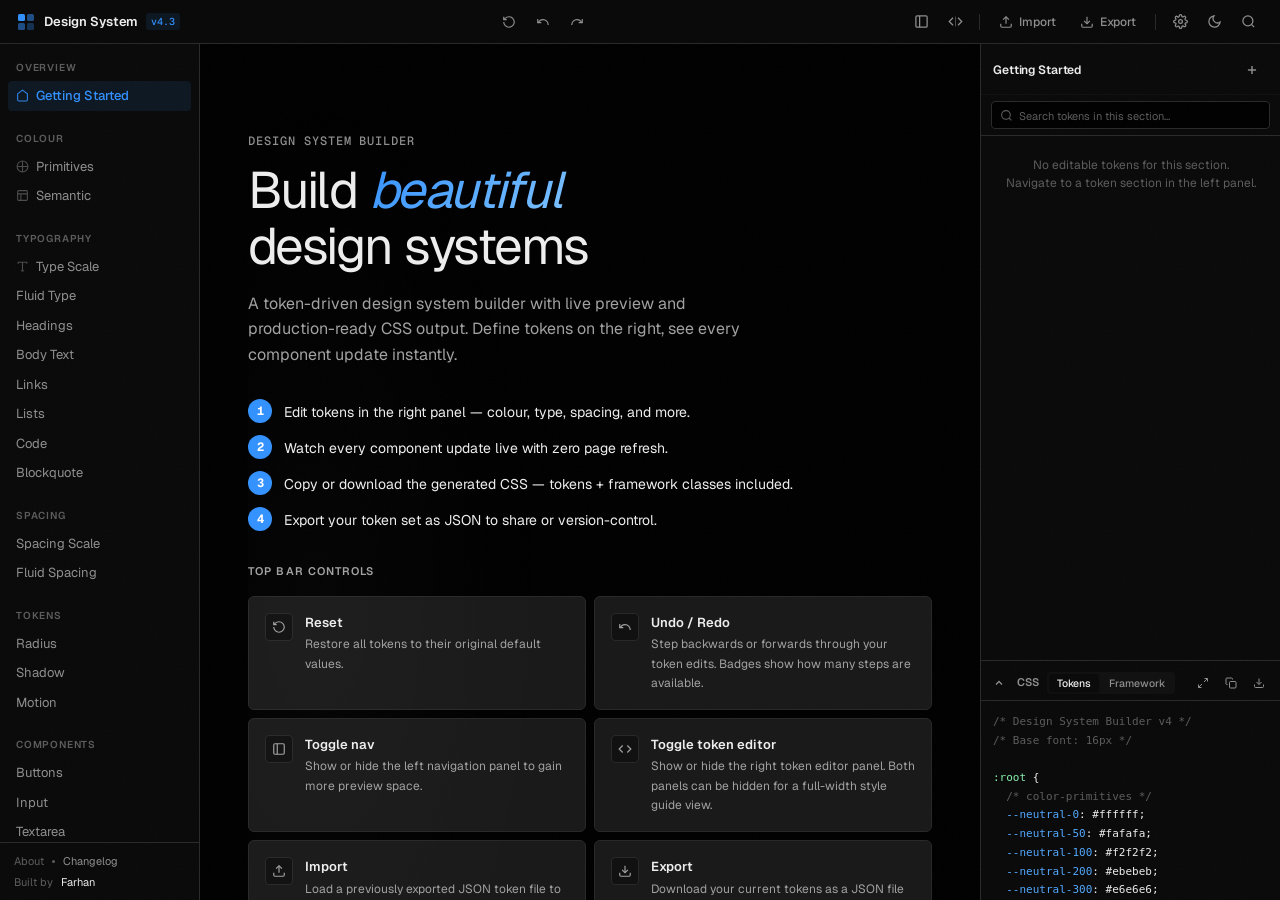
==== commit 4d327156: "Add About modal, remove analytics, tidy footer and metadata" ====
--- a/index.html
+++ b/index.html
@@ -1,12 +1,12 @@
 <!DOCTYPE html>
-<html lang="en" data-theme="dark">
+<html lang="en" data-theme="light">
 <head>
   <meta charset="UTF-8" />
   <meta name="viewport" content="width=device-width, initial-scale=1.0" />
-  <title>Design System Builder v4 — farhan.app</title>
-
-  <!-- Favicon -->
-  <link rel="icon" type="image/svg+xml" href="favicon.svg" />
+  <title>Design System Builder — farhan.app</title>
+
+  <!-- Favicon (inline SVG — matches UI logo) -->
+  <link rel="icon" type="image/svg+xml" href="data:image/svg+xml,%3Csvg xmlns='http://www.w3.org/2000/svg' viewBox='0 0 20 20'%3E%3Crect x='2' y='2' width='7' height='7' rx='1.5' fill='%230070f3'/%3E%3Crect x='11' y='2' width='7' height='7' rx='1.5' fill='%230070f3' opacity='0.5'/%3E%3Crect x='2' y='11' width='7' height='7' rx='1.5' fill='%230070f3' opacity='0.5'/%3E%3Crect x='11' y='11' width='7' height='7' rx='1.5' fill='%230070f3' opacity='0.3'/%3E%3C/svg%3E" />
 
   <!-- Primary meta -->
   <meta name="description" content="A token-driven design system builder with live preview and production-ready CSS output. Built by Farhan — farhan.app" />
@@ -204,9 +204,14 @@
     </div>
 
     <div class="nav-footer">
-      <a class="nav-footer__link" href="https://farhan.app" target="_blank" rel="noopener noreferrer">farhan.app</a>
-      <span class="nav-footer__dot" aria-hidden="true"></span>
-      <a class="nav-footer__link" href="changelog.html">Changelog</a>
+      <div class="nav-footer__row">
+        <button class="nav-footer__link nav-footer__about" type="button" data-about-open>About</button>
+        <span class="nav-footer__dot" aria-hidden="true"></span>
+        <a class="nav-footer__link" href="changelog.html">Changelog</a>
+      </div>
+      <div class="nav-footer__row nav-footer__row--credit">
+        Built by <a class="nav-footer__link nav-footer__link--credit" href="https://farhan.app" target="_blank" rel="noopener noreferrer">Farhan</a>
+      </div>
     </div>
   </nav>
 
@@ -221,9 +226,9 @@
       <!-- Rendered by PreviewEngine -->
     </div>
     <footer class="mobile-footer">
-      <a href="https://farhan.app" target="_blank" rel="noopener noreferrer">farhan.app</a>
+      <span class="mobile-footer__credit">Built by <a href="https://farhan.app" target="_blank" rel="noopener noreferrer">Farhan</a></span>
       <div class="mobile-footer__links">
-        <a href="/">Builder</a>
+        <button type="button" class="mobile-footer__link" data-about-open>About</button>
         <span class="mobile-footer__dot" aria-hidden="true"></span>
         <a href="changelog.html">Changelog</a>
       </div>
@@ -370,6 +375,58 @@
 <!-- Hidden file input for import -->
 <input type="file" id="import-file-input" accept=".json" aria-hidden="true" tabindex="-1" style="position:absolute;opacity:0;pointer-events:none;width:1px;height:1px" />
 
+<!-- About modal -->
+<dialog id="about-modal" class="about-modal" aria-labelledby="about-modal-title">
+  <div class="about-modal__inner">
+    <button type="button" class="about-modal__close" data-about-close aria-label="Close">
+      <svg width="14" height="14" viewBox="0 0 24 24" fill="none" stroke="currentColor" stroke-width="2" stroke-linecap="round"><line x1="6" y1="6" x2="18" y2="18"/><line x1="6" y1="18" x2="18" y2="6"/></svg>
+    </button>
+
+    <header class="about-modal__header">
+      <span class="about-modal__logo" aria-hidden="true">
+        <svg width="22" height="22" viewBox="0 0 20 20" fill="none">
+          <rect x="2" y="2" width="7" height="7" rx="1.5" fill="var(--app-accent)"/>
+          <rect x="11" y="2" width="7" height="7" rx="1.5" fill="var(--app-accent)" opacity="0.5"/>
+          <rect x="2" y="11" width="7" height="7" rx="1.5" fill="var(--app-accent)" opacity="0.5"/>
+          <rect x="11" y="11" width="7" height="7" rx="1.5" fill="var(--app-accent)" opacity="0.3"/>
+        </svg>
+      </span>
+      <div class="about-modal__heading">
+        <h2 id="about-modal-title" class="about-modal__title">Design System Builder <span class="about-modal__version">v4.3</span></h2>
+        <p class="about-modal__tagline">Token-driven UI engine · live preview · production CSS</p>
+      </div>
+    </header>
+
+    <div class="about-modal__body">
+      <p class="about-modal__intro">A playground for designers and front-end engineers. Define tokens, preview a full component library instantly, and copy production-ready CSS. Everything runs locally — no backend, no tracking.</p>
+
+      <p class="about-modal__note">Generated CSS is provided as-is. Component styling is a reference implementation, not a drop-in production framework.</p>
+
+      <ul class="about-modal__links">
+        <li><a href="https://github.com/farhanshares/design-system" target="_blank" rel="noopener noreferrer">GitHub repository <span aria-hidden="true">↗</span></a></li>
+        <li><a href="https://farhan.app" target="_blank" rel="noopener noreferrer">Built by Farhan <span aria-hidden="true">↗</span></a></li>
+        <li><a href="https://buymeacoffee.com/farhan" target="_blank" rel="noopener noreferrer">Buy me a coffee ☕ <span aria-hidden="true">↗</span></a></li>
+      </ul>
+    </div>
+  </div>
+</dialog>
+
+<script>
+  (() => {
+    const dlg = document.getElementById('about-modal');
+    if (!dlg) return;
+    document.querySelectorAll('[data-about-open]').forEach(el => {
+      el.addEventListener('click', () => { if (!dlg.open) dlg.showModal(); });
+    });
+    dlg.querySelectorAll('[data-about-close]').forEach(el => {
+      el.addEventListener('click', () => dlg.close());
+    });
+    dlg.addEventListener('click', (e) => {
+      if (e.target === dlg) dlg.close();
+    });
+  })();
+</script>
+
 <script src="app.js"></script>
 </body>
 </html>
--- a/style.css
+++ b/style.css
@@ -381,9 +381,21 @@
   border-top: 1px solid var(--app-border);
   padding: 10px 14px;
   display: flex;
-  align-items: center;
-  gap: 10px;
-  flex-shrink: 0;
+  flex-direction: column;
+  gap: 4px;
+  flex-shrink: 0;
+  font-size: 0.6875rem;
+  color: var(--app-text-subtle);
+}
+
+.nav-footer__row {
+  display: flex;
+  align-items: center;
+  gap: 8px;
+}
+
+.nav-footer__row--credit {
+  color: var(--app-text-subtle);
 }
 
 .nav-footer__text {
@@ -393,13 +405,21 @@
 
 .nav-footer__link {
   font-size: 0.6875rem;
-  color: var(--accent, #0070f3);
+  color: var(--app-text-muted);
   text-decoration: none;
-  transition: opacity 0.15s;
+  transition: color 0.15s;
 }
 
 .nav-footer__link:hover {
-  opacity: 0.8;
+  color: var(--app-text);
+}
+
+.nav-footer__link--credit {
+  color: var(--app-text);
+}
+
+.nav-footer__link--credit:hover {
+  color: var(--app-accent);
 }
 
 .nav-footer__sep {
@@ -3261,3 +3281,171 @@
     background: var(--app-text-subtle);
   }
 }
+
+/* ═══════════════════════════════ ABOUT MODAL ═══════════════════════════════ */
+.about-modal {
+  margin: auto;
+  padding: 0;
+  border: 1px solid var(--app-border);
+  border-radius: var(--app-radius-lg);
+  background: var(--app-elevated);
+  color: var(--app-text);
+  width: 460px;
+  max-width: calc(100vw - 32px);
+  max-height: calc(100vh - 48px);
+  box-shadow: 0 24px 60px rgba(0,0,0,0.45);
+  overflow: hidden;
+  position: relative;
+}
+
+.about-modal[open] {
+  animation: modal-in 180ms cubic-bezier(0.34, 1.56, 0.64, 1);
+}
+
+.about-modal::backdrop {
+  background: rgba(0,0,0,0.6);
+  backdrop-filter: blur(3px);
+}
+
+.about-modal__inner {
+  display: flex;
+  flex-direction: column;
+  max-height: calc(100vh - 48px);
+}
+
+.about-modal__close {
+  position: absolute;
+  top: 12px;
+  right: 12px;
+  z-index: 2;
+  appearance: none;
+  background: transparent;
+  border: 1px solid transparent;
+  color: var(--app-text-muted);
+  width: 28px;
+  height: 28px;
+  display: inline-flex;
+  align-items: center;
+  justify-content: center;
+  cursor: pointer;
+  border-radius: var(--app-radius);
+  transition: color 0.15s, background 0.15s, border-color 0.15s;
+}
+.about-modal__close:hover {
+  color: var(--app-text);
+  background: var(--app-border-subtle);
+  border-color: var(--app-border);
+}
+
+.about-modal__header {
+  display: flex;
+  align-items: center;
+  gap: 12px;
+  padding: 18px 20px 16px;
+  border-bottom: 1px solid var(--app-border);
+}
+
+.about-modal__logo {
+  display: inline-flex;
+  align-items: center;
+  justify-content: center;
+  width: 34px;
+  height: 34px;
+  border-radius: var(--app-radius);
+  border: 1px solid var(--app-border);
+  background: var(--app-bg);
+  flex-shrink: 0;
+}
+
+.about-modal__heading { min-width: 0; }
+
+.about-modal__title {
+  margin: 0 0 2px;
+  font-size: 14px;
+  font-weight: 600;
+  color: var(--app-text);
+  display: flex;
+  align-items: baseline;
+  gap: 8px;
+}
+
+.about-modal__version {
+  font-family: var(--app-font-mono);
+  font-size: 10px;
+  font-weight: 500;
+  color: var(--app-text-subtle);
+  letter-spacing: 0.03em;
+}
+
+.about-modal__tagline {
+  margin: 0;
+  font-size: 12px;
+  color: var(--app-text-muted);
+}
+
+.about-modal__body {
+  padding: 16px 20px 18px;
+  overflow-y: auto;
+}
+
+.about-modal__intro,
+.about-modal__note {
+  margin: 0 0 12px;
+  font-size: 13px;
+  line-height: 1.6;
+  color: var(--app-text-muted);
+}
+
+.about-modal__note {
+  font-size: 12px;
+  color: var(--app-text-subtle);
+}
+
+.about-modal__links {
+  list-style: none;
+  margin: 12px 0 0;
+  padding: 12px 0 0;
+  border-top: 1px solid var(--app-border);
+  display: flex;
+  flex-direction: column;
+}
+
+.about-modal__links a {
+  display: flex;
+  align-items: center;
+  justify-content: space-between;
+  gap: 12px;
+  padding: 8px 10px;
+  margin: 0 -10px;
+  border-radius: var(--app-radius-sm);
+  font-size: 13px;
+  color: var(--app-text);
+  text-decoration: none;
+  transition: background 0.15s, color 0.15s;
+}
+.about-modal__links a span {
+  color: var(--app-text-subtle);
+  font-family: var(--app-font-mono);
+  font-size: 12px;
+}
+.about-modal__links a:hover {
+  background: var(--app-border-subtle);
+  color: var(--app-accent);
+}
+.about-modal__links a:hover span { color: var(--app-accent); }
+.nav-footer__about,
+.mobile-footer__link {
+  appearance: none;
+  background: transparent;
+  border: 0;
+  padding: 0;
+  font: inherit;
+  color: inherit;
+  cursor: pointer;
+}
+
+.mobile-footer__credit a {
+  color: var(--app-text);
+  text-decoration: none;
+}
+.mobile-footer__credit a:hover { color: var(--app-accent); }
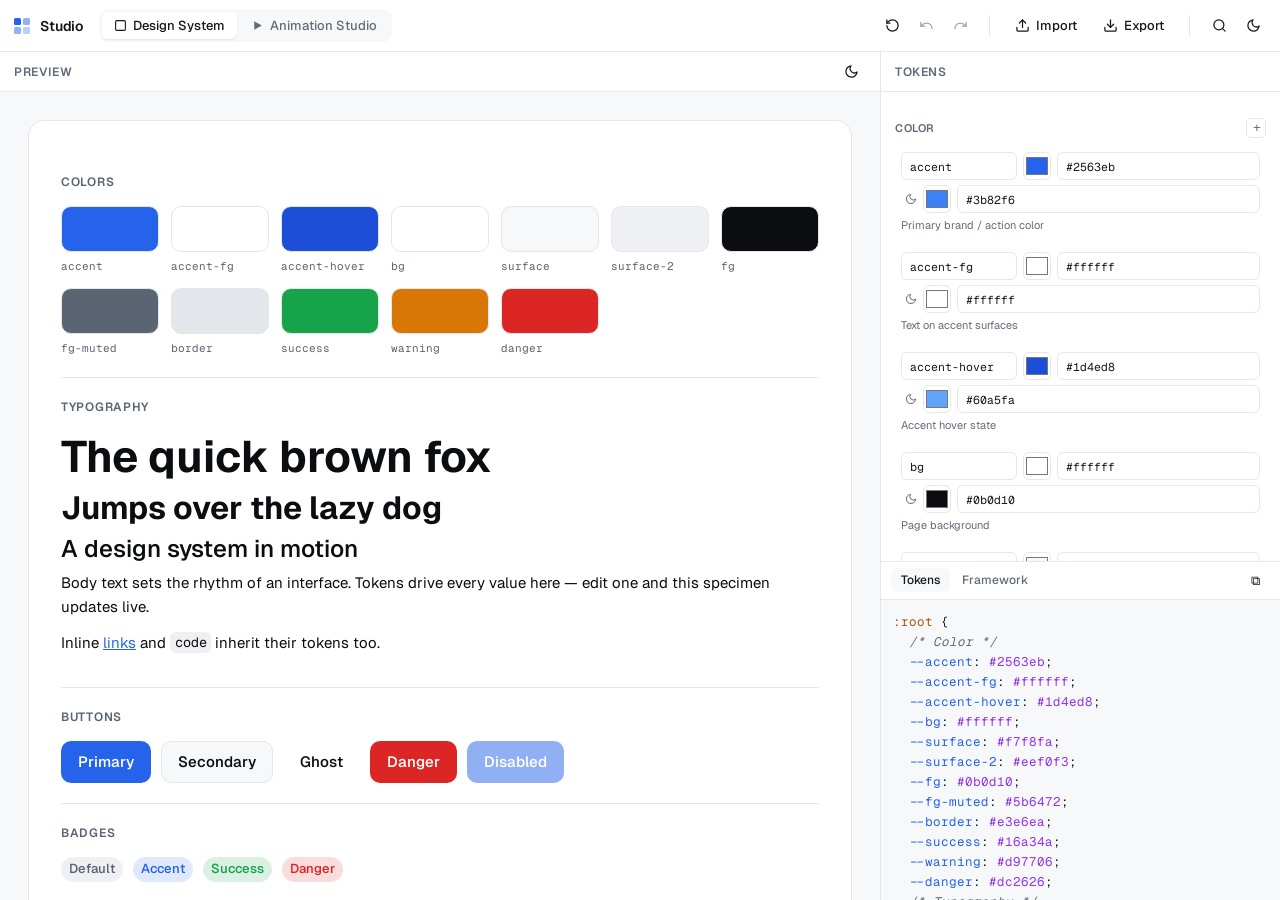
==== commit 2afb6996: "Rebuild as zero-build modular app with Design System + Animation Studio Re-architect the single-file" ====
--- a/index.html
+++ b/index.html
@@ -3,430 +3,39 @@
 <head>
   <meta charset="UTF-8" />
   <meta name="viewport" content="width=device-width, initial-scale=1.0" />
-  <title>Design System Builder — farhan.app</title>
+  <title>Studio — Design System & Animation Builder</title>
 
-  <!-- Favicon (inline SVG — matches UI logo) -->
-  <link rel="icon" type="image/svg+xml" href="data:image/svg+xml,%3Csvg xmlns='http://www.w3.org/2000/svg' viewBox='0 0 20 20'%3E%3Crect x='2' y='2' width='7' height='7' rx='1.5' fill='%230070f3'/%3E%3Crect x='11' y='2' width='7' height='7' rx='1.5' fill='%230070f3' opacity='0.5'/%3E%3Crect x='2' y='11' width='7' height='7' rx='1.5' fill='%230070f3' opacity='0.5'/%3E%3Crect x='11' y='11' width='7' height='7' rx='1.5' fill='%230070f3' opacity='0.3'/%3E%3C/svg%3E" />
+  <link rel="icon" type="image/svg+xml" href="data:image/svg+xml,%3Csvg xmlns='http://www.w3.org/2000/svg' viewBox='0 0 20 20'%3E%3Crect x='2' y='2' width='7' height='7' rx='1.5' fill='%232563eb'/%3E%3Crect x='11' y='2' width='7' height='7' rx='1.5' fill='%232563eb' opacity='0.5'/%3E%3Crect x='2' y='11' width='7' height='7' rx='1.5' fill='%232563eb' opacity='0.5'/%3E%3Crect x='11' y='11' width='7' height='7' rx='1.5' fill='%232563eb' opacity='0.3'/%3E%3C/svg%3E" />
 
-  <!-- Primary meta -->
-  <meta name="description" content="A token-driven design system builder with live preview and production-ready CSS output. Built by Farhan — farhan.app" />
+  <meta name="description" content="A minimal, token-driven design-system builder and a visual GSAP / motion.dev animation studio. Define tokens or animate on a timeline, then copy clean, framework-free code." />
   <meta name="author" content="farhan.app" />
-
-  <!-- Open Graph -->
   <meta property="og:type" content="website" />
-  <meta property="og:site_name" content="Design System Builder" />
-  <meta property="og:title" content="Design System Builder — farhan.app" />
-  <meta property="og:description" content="A token-driven design system builder with live preview and production-ready CSS output. Define tokens, see every component update instantly." />
-  <meta property="og:url" content="https://farhan.app" />
-
-  <!-- Twitter / X -->
-  <meta name="twitter:card" content="summary" />
-  <meta name="twitter:title" content="Design System Builder — farhan.app" />
-  <meta name="twitter:description" content="A token-driven design system builder with live preview and production-ready CSS output. Built by Farhan — farhan.app" />
+  <meta property="og:title" content="Studio — Design System & Animation Builder" />
+  <meta property="og:description" content="Token-driven design system + visual GSAP/motion.dev animation studio. Clean, framework-free output." />
 
   <link rel="preconnect" href="https://fonts.googleapis.com" />
   <link rel="preconnect" href="https://fonts.gstatic.com" crossorigin />
   <link href="https://fonts.googleapis.com/css2?family=Geist:wght@300;400;500;600;700&family=Geist+Mono:wght@400;500&display=swap" rel="stylesheet" />
-  <link rel="stylesheet" href="style.css" />
+
+  <link rel="stylesheet" href="styles/shell.css" />
+  <link rel="stylesheet" href="styles/design.css" />
+  <link rel="stylesheet" href="styles/animation.css" />
+  <link rel="stylesheet" href="styles/timeline.css" />
+
+  <!-- Import map: aliases used by the OPTIONAL "preview with real library" mode
+       and mirrored in the code the studio generates. Zero-build; no bundler. -->
+  <script type="importmap">
+  {
+    "imports": {
+      "gsap": "https://cdn.jsdelivr.net/npm/gsap@3.13.0/+esm",
+      "motion": "https://cdn.jsdelivr.net/npm/motion@11/+esm"
+    }
+  }
+  </script>
 </head>
 <body>
-
-<!-- ═══════════════════════════════ HEADER ═══════════════════════════════ -->
-<header class="app-header" role="banner">
-  <a class="app-header__brand" href="/" title="Reload">
-    <span class="app-header__logo" aria-hidden="true">
-      <svg width="20" height="20" viewBox="0 0 20 20" fill="none">
-        <rect x="2" y="2" width="7" height="7" rx="1.5" fill="var(--app-accent)"/>
-        <rect x="11" y="2" width="7" height="7" rx="1.5" fill="var(--app-accent)" opacity="0.5"/>
-        <rect x="2" y="11" width="7" height="7" rx="1.5" fill="var(--app-accent)" opacity="0.5"/>
-        <rect x="11" y="11" width="7" height="7" rx="1.5" fill="var(--app-accent)" opacity="0.3"/>
-      </svg>
-    </span>
-    <span class="app-header__title">Design System</span>
-    <span class="app-header__version">v4.3</span>
-  </a>
-
-  <!-- Center zone — document actions -->
-  <div class="app-header__center">
-    <div class="app-header__group">
-      <button class="app-btn app-btn--ghost app-btn--icon" id="btn-reset-all" aria-label="Reset all tokens to defaults" data-tooltip="Reset to defaults" data-tooltip-pos="below">
-        <svg width="14" height="14" viewBox="0 0 24 24" fill="none" stroke="currentColor" stroke-width="2"><path d="M3 12a9 9 0 1 0 9-9 9.75 9.75 0 0 0-6.74 2.74L3 8"/><path d="M3 3v5h5"/></svg>
-      </button>
-      <button class="app-btn app-btn--ghost app-btn--icon" id="btn-undo" aria-label="Undo" data-tooltip="Undo (Ctrl+Z)" data-tooltip-pos="below" disabled>
-        <svg width="14" height="14" viewBox="0 0 24 24" fill="none" stroke="currentColor" stroke-width="2"><path d="M3 7v6h6"/><path d="M21 17a9 9 0 00-9-9 9 9 0 00-6 2.3L3 13"/></svg>
-        <span class="app-badge" id="undo-count"></span>
-      </button>
-      <button class="app-btn app-btn--ghost app-btn--icon" id="btn-redo" aria-label="Redo" data-tooltip="Redo (Ctrl+Y)" data-tooltip-pos="below" disabled>
-        <svg width="14" height="14" viewBox="0 0 24 24" fill="none" stroke="currentColor" stroke-width="2"><path d="M21 7v6h-6"/><path d="M3 17a9 9 0 019-9 9 9 0 016 2.3L21 13"/></svg>
-        <span class="app-badge" id="redo-count"></span>
-      </button>
-    </div>
-  </div>
-
-  <!-- Right zone — layout controls + utilities -->
-  <div class="app-header__end">
-    <div class="app-header__group">
-      <button class="app-btn app-btn--ghost app-btn--icon" id="btn-toggle-nav" aria-label="Hide nav" data-tooltip="Hide nav" data-tooltip-pos="below" aria-pressed="false">
-        <svg class="icon-nav-hide" width="15" height="15" viewBox="0 0 24 24" fill="none" stroke="currentColor" stroke-width="2"><rect x="3" y="3" width="18" height="18" rx="2"/><line x1="9" y1="3" x2="9" y2="21"/></svg>
-        <svg class="icon-nav-show" width="15" height="15" viewBox="0 0 24 24" fill="none" stroke="currentColor" stroke-width="2" style="display:none"><rect x="3" y="3" width="18" height="18" rx="2"/><line x1="15" y1="3" x2="15" y2="21"/></svg>
-      </button>
-      <button class="app-btn app-btn--ghost app-btn--icon" id="btn-toggle-editor" aria-label="Hide token editor" data-tooltip="Hide token editor" data-tooltip-pos="below" aria-pressed="false">
-        <svg class="icon-editor-hide" width="15" height="15" viewBox="0 0 24 24" fill="none" stroke="currentColor" stroke-width="2"><polyline points="16 18 22 12 16 6"/><polyline points="8 6 2 12 8 18"/><line x1="12" y1="4" x2="12" y2="20" stroke-width="1.5" opacity="0.5"/></svg>
-        <svg class="icon-editor-show" width="15" height="15" viewBox="0 0 24 24" fill="none" stroke="currentColor" stroke-width="2" style="display:none"><polyline points="16 18 22 12 16 6"/><polyline points="8 6 2 12 8 18"/></svg>
-      </button>
-    </div>
-
-    <div class="app-header__sep" aria-hidden="true"></div>
-
-    <div class="app-header__group">
-      <button class="app-btn app-btn--ghost" id="btn-import" data-tooltip="Import token JSON" data-tooltip-pos="below">
-        <svg width="14" height="14" viewBox="0 0 24 24" fill="none" stroke="currentColor" stroke-width="2"><path d="M21 15v4a2 2 0 01-2 2H5a2 2 0 01-2-2v-4"/><polyline points="17 8 12 3 7 8"/><line x1="12" y1="3" x2="12" y2="15"/></svg>
-        Import
-      </button>
-      <button class="app-btn app-btn--ghost" id="btn-export" data-tooltip="Export token JSON" data-tooltip-pos="below">
-        <svg width="14" height="14" viewBox="0 0 24 24" fill="none" stroke="currentColor" stroke-width="2"><path d="M21 15v4a2 2 0 01-2 2H5a2 2 0 01-2-2v-4"/><polyline points="7 10 12 15 17 10"/><line x1="12" y1="15" x2="12" y2="3"/></svg>
-        Export
-      </button>
-    </div>
-
-    <div class="app-header__sep" aria-hidden="true"></div>
-
-    <div class="app-header__group">
-      <button class="app-btn app-btn--ghost app-btn--icon" id="btn-settings" aria-label="Settings" data-tooltip="Settings" data-tooltip-pos="below-left">
-        <svg width="15" height="15" viewBox="0 0 24 24" fill="none" stroke="currentColor" stroke-width="2"><circle cx="12" cy="12" r="3"/><path d="M19.4 15a1.65 1.65 0 00.33 1.82l.06.06a2 2 0 010 2.83 2 2 0 01-2.83 0l-.06-.06a1.65 1.65 0 00-1.82-.33 1.65 1.65 0 00-1 1.51V21a2 2 0 01-4 0v-.09A1.65 1.65 0 009 19.4a1.65 1.65 0 00-1.82.33l-.06.06a2 2 0 01-2.83-2.83l.06-.06A1.65 1.65 0 004.68 15a1.65 1.65 0 00-1.51-1H3a2 2 0 010-4h.09A1.65 1.65 0 004.6 9a1.65 1.65 0 00-.33-1.82l-.06-.06a2 2 0 012.83-2.83l.06.06A1.65 1.65 0 009 4.68a1.65 1.65 0 001-1.51V3a2 2 0 014 0v.09a1.65 1.65 0 001 1.51 1.65 1.65 0 001.82-.33l.06-.06a2 2 0 012.83 2.83l-.06.06A1.65 1.65 0 0019.4 9a1.65 1.65 0 001.51 1H21a2 2 0 010 4h-.09a1.65 1.65 0 00-1.51 1z"/></svg>
-      </button>
-      <button class="app-btn app-btn--ghost app-btn--icon" id="btn-theme" aria-label="Toggle dark/light mode" data-tooltip="Toggle theme" data-tooltip-pos="below-left">
-        <svg class="icon-moon" width="15" height="15" viewBox="0 0 24 24" fill="none" stroke="currentColor" stroke-width="2"><path d="M21 12.79A9 9 0 1111.21 3 7 7 0 0021 12.79z"/></svg>
-        <svg class="icon-sun" width="15" height="15" viewBox="0 0 24 24" fill="none" stroke="currentColor" stroke-width="2" style="display:none"><circle cx="12" cy="12" r="5"/><line x1="12" y1="1" x2="12" y2="3"/><line x1="12" y1="21" x2="12" y2="23"/><line x1="4.22" y1="4.22" x2="5.64" y2="5.64"/><line x1="18.36" y1="18.36" x2="19.78" y2="19.78"/><line x1="1" y1="12" x2="3" y2="12"/><line x1="21" y1="12" x2="23" y2="12"/><line x1="4.22" y1="19.78" x2="5.64" y2="18.36"/><line x1="18.36" y1="5.64" x2="19.78" y2="4.22"/></svg>
-      </button>
-      <button class="app-btn app-btn--ghost app-btn--icon" id="btn-cmdpalette" aria-label="Command palette" data-tooltip="Search" data-tooltip-pos="below-left">
-        <svg width="15" height="15" viewBox="0 0 24 24" fill="none" stroke="currentColor" stroke-width="2"><circle cx="11" cy="11" r="8"/><line x1="21" y1="21" x2="16.65" y2="16.65"/></svg>
-      </button>
-    </div>
-  </div>
-</header>
-
-<!-- ═══════════════════════════════ MAIN LAYOUT ═══════════════════════════════ -->
-<div class="app-layout">
-
-  <!-- LEFT NAV -->
-  <nav class="app-nav" aria-label="Design system sections">
-    <div class="app-nav__scroll">
-
-      <div class="nav-group">
-        <span class="nav-group__label">Overview</span>
-        <a class="nav-item" href="#section-getting-started" data-section="getting-started">
-          <svg class="nav-item__icon" width="13" height="13" viewBox="0 0 24 24" fill="none" stroke="currentColor" stroke-width="2"><path d="M3 9l9-7 9 7v11a2 2 0 01-2 2H5a2 2 0 01-2-2z"/></svg>
-          Getting Started
-        </a>
-      </div>
-
-      <div class="nav-group">
-        <span class="nav-group__label">Colour</span>
-        <a class="nav-item" href="#section-colour-primitives" data-section="colour-primitives" data-token-category="color-primitives">
-          <svg class="nav-item__icon" width="13" height="13" viewBox="0 0 24 24" fill="none" stroke="currentColor" stroke-width="2"><circle cx="12" cy="12" r="10"/><path d="M12 2v20M2 12h20"/></svg>
-          Primitives
-          <span class="nav-item__modified-dot" data-category="color-primitives" aria-hidden="true"></span>
-        </a>
-        <a class="nav-item" href="#section-colour-semantic" data-section="colour-semantic" data-token-category="color-semantic">
-          <svg class="nav-item__icon" width="13" height="13" viewBox="0 0 24 24" fill="none" stroke="currentColor" stroke-width="2"><rect x="3" y="3" width="18" height="18" rx="2"/><path d="M3 9h18M9 21V9"/></svg>
-          Semantic
-          <span class="nav-item__modified-dot" data-category="color-semantic" aria-hidden="true"></span>
-        </a>
-      </div>
-
-      <div class="nav-group">
-        <span class="nav-group__label">Typography</span>
-        <a class="nav-item" href="#section-type-scale" data-section="type-scale" data-token-category="type-scale">
-          <svg class="nav-item__icon" width="13" height="13" viewBox="0 0 24 24" fill="none" stroke="currentColor" stroke-width="2"><polyline points="4 7 4 4 20 4 20 7"/><line x1="9" y1="20" x2="15" y2="20"/><line x1="12" y1="4" x2="12" y2="20"/></svg>
-          Type Scale
-          <span class="nav-item__modified-dot" data-category="type-scale" aria-hidden="true"></span>
-        </a>
-        <a class="nav-item" href="#section-type-fluid" data-section="type-fluid" data-token-category="type-fluid">
-          Fluid Type
-          <span class="nav-item__modified-dot" data-category="type-fluid" aria-hidden="true"></span>
-        </a>
-        <a class="nav-item" href="#section-headings" data-section="headings">Headings</a>
-        <a class="nav-item" href="#section-body-text" data-section="body-text">Body Text</a>
-        <a class="nav-item" href="#section-links" data-section="links">Links</a>
-        <a class="nav-item" href="#section-lists" data-section="lists">Lists</a>
-        <a class="nav-item" href="#section-code" data-section="code">Code</a>
-        <a class="nav-item" href="#section-blockquote" data-section="blockquote">Blockquote</a>
-      </div>
-
-      <div class="nav-group">
-        <span class="nav-group__label">Spacing</span>
-        <a class="nav-item" href="#section-spacing" data-section="spacing" data-token-category="spacing">
-          Spacing Scale
-          <span class="nav-item__modified-dot" data-category="spacing" aria-hidden="true"></span>
-        </a>
-        <a class="nav-item" href="#section-spacing-fluid" data-section="spacing-fluid" data-token-category="spacing-fluid">
-          Fluid Spacing
-          <span class="nav-item__modified-dot" data-category="spacing-fluid" aria-hidden="true"></span>
-        </a>
-      </div>
-
-      <div class="nav-group">
-        <span class="nav-group__label">Tokens</span>
-        <a class="nav-item" href="#section-radius" data-section="radius" data-token-category="radius">
-          Radius
-          <span class="nav-item__modified-dot" data-category="radius" aria-hidden="true"></span>
-        </a>
-        <a class="nav-item" href="#section-shadow" data-section="shadow" data-token-category="shadow">
-          Shadow
-          <span class="nav-item__modified-dot" data-category="shadow" aria-hidden="true"></span>
-        </a>
-        <a class="nav-item" href="#section-motion" data-section="motion" data-token-category="motion">
-          Motion
-          <span class="nav-item__modified-dot" data-category="motion" aria-hidden="true"></span>
-        </a>
-      </div>
-
-      <div class="nav-group">
-        <span class="nav-group__label">Components</span>
-        <a class="nav-item" href="#section-buttons" data-section="buttons">Buttons</a>
-        <a class="nav-item" href="#section-input" data-section="input">Input</a>
-        <a class="nav-item" href="#section-textarea" data-section="textarea">Textarea</a>
-        <a class="nav-item" href="#section-select" data-section="select">Select</a>
-        <a class="nav-item" href="#section-checkbox-radio" data-section="checkbox-radio">Checkbox &amp; Radio</a>
-        <a class="nav-item" href="#section-toggle" data-section="toggle">Toggle</a>
-        <a class="nav-item" href="#section-badge" data-section="badge">Badge</a>
-        <a class="nav-item" href="#section-alert" data-section="alert">Alert</a>
-        <a class="nav-item" href="#section-card" data-section="card">Card</a>
-        <a class="nav-item" href="#section-modal" data-section="modal">Modal</a>
-        <a class="nav-item" href="#section-divider" data-section="divider">Divider</a>
-        <a class="nav-item" href="#section-table" data-section="table">Table</a>
-        <a class="nav-item" href="#section-tabs" data-section="tabs">Tabs</a>
-        <a class="nav-item" href="#section-tooltip" data-section="tooltip">Tooltip</a>
-        <a class="nav-item" href="#section-avatar" data-section="avatar">Avatar</a>
-      </div>
-
-    </div>
-
-    <div class="nav-footer">
-      <div class="nav-footer__row">
-        <button class="nav-footer__link nav-footer__about" type="button" data-about-open>About</button>
-        <span class="nav-footer__dot" aria-hidden="true"></span>
-        <a class="nav-footer__link" href="changelog.html">Changelog</a>
-      </div>
-      <div class="nav-footer__row nav-footer__row--credit">
-        Built by <a class="nav-footer__link nav-footer__link--credit" href="https://farhan.app" target="_blank" rel="noopener noreferrer">Farhan</a>
-      </div>
-    </div>
-  </nav>
-
-  <!-- CENTER PREVIEW -->
-  <main class="app-preview" id="preview-main" aria-label="Design system preview">
-    <div class="app-preview__noise" aria-hidden="true"></div>
-    <div class="mobile-banner" role="status" aria-live="polite">
-      <svg width="20" height="20" viewBox="0 0 24 24" fill="none" stroke="currentColor" stroke-width="1.5"><rect x="2" y="3" width="20" height="14" rx="2"/><line x1="8" y1="21" x2="16" y2="21"/><line x1="12" y1="17" x2="12" y2="21"/></svg>
-      <p>Open on a wider screen for the full experience — token editor, controls, and CSS output.</p>
-    </div>
-    <div class="app-preview__inner" id="preview-inner">
-      <!-- Rendered by PreviewEngine -->
-    </div>
-    <footer class="mobile-footer">
-      <span class="mobile-footer__credit">Built by <a href="https://farhan.app" target="_blank" rel="noopener noreferrer">Farhan</a></span>
-      <div class="mobile-footer__links">
-        <button type="button" class="mobile-footer__link" data-about-open>About</button>
-        <span class="mobile-footer__dot" aria-hidden="true"></span>
-        <a href="changelog.html">Changelog</a>
-      </div>
-    </footer>
-  </main>
-
-  <!-- RIGHT EDITOR PANEL -->
-  <aside class="app-editor" aria-label="Token editor">
-
-    <div class="app-editor__header">
-      <div class="app-editor__title-row">
-        <h2 class="app-editor__section-title" id="editor-section-title">Tokens</h2>
-        <button class="app-btn app-btn--ghost app-btn--icon" id="btn-add-token" aria-label="Add custom token" title="Add token">
-          <svg width="14" height="14" viewBox="0 0 24 24" fill="none" stroke="currentColor" stroke-width="2.5"><line x1="12" y1="5" x2="12" y2="19"/><line x1="5" y1="12" x2="19" y2="12"/></svg>
-        </button>
-      </div>
-    </div>
-    <div class="app-editor__filter">
-      <div class="app-editor__search">
-        <svg width="13" height="13" viewBox="0 0 24 24" fill="none" stroke="currentColor" stroke-width="2" aria-hidden="true"><circle cx="11" cy="11" r="8"/><line x1="21" y1="21" x2="16.65" y2="16.65"/></svg>
-        <input type="search" id="token-search" placeholder="Search tokens in this section&#8230;" aria-label="Search tokens in this section" autocomplete="off" spellcheck="false" />
-      </div>
-    </div>
-
-    <div class="app-editor__tokens" id="token-list" role="list" aria-label="Token list">
-      <!-- Rendered by UI module -->
-    </div>
-
-    <!-- CSS Output Panel -->
-    <div class="css-panel" id="css-panel" data-state="normal">
-      <div class="css-panel__resize" aria-hidden="true"></div>
-      <div class="css-panel__header">
-        <div class="css-panel__header-left">
-          <button class="css-panel__toggle-btn" id="css-panel-toggle" aria-label="Toggle CSS panel" aria-expanded="true">
-            <svg class="css-panel__chevron" width="12" height="12" viewBox="0 0 24 24" fill="none" stroke="currentColor" stroke-width="2.5"><polyline points="18 15 12 9 6 15"/></svg>
-          </button>
-          <span class="css-panel__title">CSS</span>
-          <div class="css-tabs" role="tablist" aria-label="CSS view">
-            <button class="css-tabs__tab css-tabs__tab--active" role="tab" aria-selected="true" data-tab="tokens" id="css-tab-tokens">Tokens</button>
-            <button class="css-tabs__tab" role="tab" aria-selected="false" data-tab="framework" id="css-tab-framework">Framework</button>
-          </div>
-        </div>
-        <div class="css-panel__header-right">
-          <button class="app-btn app-btn--ghost app-btn--icon" id="css-maximize" aria-label="Maximize CSS panel" data-tooltip="Maximize / Restore">
-            <!-- expand icon — shown when not maximized -->
-            <svg id="css-maximize-icon" width="12" height="12" viewBox="0 0 24 24" fill="none" stroke="currentColor" stroke-width="2"><path d="M15 3h6v6M9 21H3v-6M21 3l-7 7M3 21l7-7"/></svg>
-            <!-- restore icon — shown when maximized -->
-            <svg id="css-restore-icon" width="12" height="12" viewBox="0 0 24 24" fill="none" stroke="currentColor" stroke-width="2" style="display:none"><path d="M8 3v3a2 2 0 01-2 2H3m18 0h-3a2 2 0 01-2-2V3m0 18v-3a2 2 0 012-2h3M3 16h3a2 2 0 012 2v3"/></svg>
-          </button>
-          <button class="app-btn app-btn--ghost app-btn--icon" id="css-copy" aria-label="Copy CSS" data-tooltip="Copy CSS">
-            <svg width="12" height="12" viewBox="0 0 24 24" fill="none" stroke="currentColor" stroke-width="2"><rect x="9" y="9" width="13" height="13" rx="2"/><path d="M5 15H4a2 2 0 01-2-2V4a2 2 0 012-2h9a2 2 0 012 2v1"/></svg>
-          </button>
-          <button class="app-btn app-btn--ghost app-btn--icon" id="css-download" aria-label="Download CSS file" data-tooltip="Download CSS" data-tooltip-pos="below-left">
-            <svg width="12" height="12" viewBox="0 0 24 24" fill="none" stroke="currentColor" stroke-width="2"><path d="M21 15v4a2 2 0 01-2 2H5a2 2 0 01-2-2v-4"/><polyline points="7 10 12 15 17 10"/><line x1="12" y1="15" x2="12" y2="3"/></svg>
-          </button>
-        </div>
-      </div>
-      <div class="css-panel__body" id="css-panel-body" aria-hidden="false">
-        <pre class="css-panel__pre" id="css-output"><code id="css-code" class="css-panel__code"></code></pre>
-      </div>
-    </div>
-
-  </aside>
-</div>
-
-<!-- ═══════════════════════════════ OVERLAYS ═══════════════════════════════ -->
-
-<!-- Settings popover -->
-<div class="popover-backdrop" id="settings-backdrop" hidden aria-hidden="true"></div>
-<div class="popover" id="settings-popover" role="dialog" aria-modal="true" aria-label="Settings" hidden>
-  <div class="popover__header">
-    <h3 class="popover__title">Settings</h3>
-    <button class="app-btn app-btn--ghost app-btn--icon" id="settings-close" aria-label="Close settings">
-      <svg width="14" height="14" viewBox="0 0 24 24" fill="none" stroke="currentColor" stroke-width="2"><line x1="18" y1="6" x2="6" y2="18"/><line x1="6" y1="6" x2="18" y2="18"/></svg>
-    </button>
-  </div>
-  <div class="popover__body">
-    <div class="settings__group">
-      <label class="settings__label" for="setting-base-font">Base Font Size (px)</label>
-      <input type="number" class="settings__input" id="setting-base-font" min="10" max="24" step="1" value="16" />
-      <p class="settings__hint">Controls rem to px conversion across the system.</p>
-    </div>
-    <div class="settings__group">
-      <span class="settings__label">Input Unit</span>
-      <div class="settings__segmented" role="radiogroup" aria-label="Input unit">
-        <label class="settings__seg-btn"><input type="radio" name="input-unit" value="rem" checked /><span>rem</span></label>
-        <label class="settings__seg-btn"><input type="radio" name="input-unit" value="px" /><span>px</span></label>
-      </div>
-      <p class="settings__hint">Token inputs will display in the selected unit.</p>
-    </div>
-    <div class="settings__group">
-      <span class="settings__label">Fluid Clamp Viewport</span>
-      <div class="settings__row">
-        <div class="settings__field">
-          <label class="setting-sublabel" for="setting-min-vp">Min (px)</label>
-          <input type="number" class="settings__input" id="setting-min-vp" min="200" max="800" step="10" value="320" />
-        </div>
-        <div class="settings__field">
-          <label class="setting-sublabel" for="setting-max-vp">Max (px)</label>
-          <input type="number" class="settings__input" id="setting-max-vp" min="800" max="2560" step="10" value="1280" />
-        </div>
-      </div>
-    </div>
-    <div class="settings__group">
-      <span class="settings__label">CSS Output</span>
-      <label class="settings__checkbox"><input type="checkbox" id="setting-hide-comments" /> Hide comments</label>
-      <label class="settings__checkbox"><input type="checkbox" id="setting-hide-framework" /> Hide framework classes</label>
-    </div>
-  </div>
-</div>
-
-<!-- Command palette -->
-<div class="cmd-overlay" id="cmd-overlay" hidden>
-  <div class="cmd-palette" role="dialog" aria-modal="true" aria-label="Command palette">
-    <div class="cmd-palette__search">
-      <svg width="16" height="16" viewBox="0 0 24 24" fill="none" stroke="currentColor" stroke-width="2" aria-hidden="true"><circle cx="11" cy="11" r="8"/><line x1="21" y1="21" x2="16.65" y2="16.65"/></svg>
-      <input type="text" class="cmd-palette__input" id="cmd-input" placeholder="Search sections and tokens&#8230;" autocomplete="off" spellcheck="false" aria-autocomplete="list" aria-controls="cmd-results" />
-      <kbd>Esc</kbd>
-    </div>
-    <ul class="cmd-palette__results" id="cmd-results" role="listbox" aria-label="Results"></ul>
-  </div>
-</div>
-
-<!-- Confirm modal -->
-<div class="modal-overlay" id="confirm-modal" hidden>
-  <div class="modal" role="dialog" aria-modal="true" aria-labelledby="confirm-title">
-    <div class="modal__header">
-      <h3 class="modal__title" id="confirm-title">Confirm Delete</h3>
-    </div>
-    <div class="modal__body">
-      <p id="confirm-message">Are you sure you want to delete this token?</p>
-    </div>
-    <div class="modal__footer">
-      <button class="app-btn app-btn--ghost" id="confirm-cancel">Cancel</button>
-      <button class="app-btn app-btn--danger" id="confirm-ok">Delete</button>
-    </div>
-
-  </div>
-</div>
-
-<!-- Toast container -->
-<div class="toast-container" id="toast-container" role="status" aria-live="polite" aria-atomic="false"></div>
-
-<!-- Hidden file input for import -->
-<input type="file" id="import-file-input" accept=".json" aria-hidden="true" tabindex="-1" style="position:absolute;opacity:0;pointer-events:none;width:1px;height:1px" />
-
-<!-- About modal -->
-<dialog id="about-modal" class="about-modal" aria-labelledby="about-modal-title">
-  <div class="about-modal__inner">
-    <button type="button" class="about-modal__close" data-about-close aria-label="Close">
-      <svg width="14" height="14" viewBox="0 0 24 24" fill="none" stroke="currentColor" stroke-width="2" stroke-linecap="round"><line x1="6" y1="6" x2="18" y2="18"/><line x1="6" y1="18" x2="18" y2="6"/></svg>
-    </button>
-
-    <header class="about-modal__header">
-      <span class="about-modal__logo" aria-hidden="true">
-        <svg width="22" height="22" viewBox="0 0 20 20" fill="none">
-          <rect x="2" y="2" width="7" height="7" rx="1.5" fill="var(--app-accent)"/>
-          <rect x="11" y="2" width="7" height="7" rx="1.5" fill="var(--app-accent)" opacity="0.5"/>
-          <rect x="2" y="11" width="7" height="7" rx="1.5" fill="var(--app-accent)" opacity="0.5"/>
-          <rect x="11" y="11" width="7" height="7" rx="1.5" fill="var(--app-accent)" opacity="0.3"/>
-        </svg>
-      </span>
-      <div class="about-modal__heading">
-        <h2 id="about-modal-title" class="about-modal__title">Design System Builder <span class="about-modal__version">v4.3</span></h2>
-        <p class="about-modal__tagline">Token-driven UI engine · live preview · production CSS</p>
-      </div>
-    </header>
-
-    <div class="about-modal__body">
-      <p class="about-modal__intro">A playground for designers and front-end engineers. Define tokens, preview a full component library instantly, and copy production-ready CSS. Everything runs locally — no backend, no tracking.</p>
-
-      <p class="about-modal__note">Generated CSS is provided as-is. Component styling is a reference implementation, not a drop-in production framework.</p>
-
-      <ul class="about-modal__links">
-        <li><a href="https://github.com/farhanshares/design-system" target="_blank" rel="noopener noreferrer">GitHub repository <span aria-hidden="true">↗</span></a></li>
-        <li><a href="https://farhan.app" target="_blank" rel="noopener noreferrer">Built by Farhan <span aria-hidden="true">↗</span></a></li>
-        <li><a href="https://buymeacoffee.com/farhan" target="_blank" rel="noopener noreferrer">Buy me a coffee ☕ <span aria-hidden="true">↗</span></a></li>
-      </ul>
-    </div>
-  </div>
-</dialog>
-
-<script>
-  (() => {
-    const dlg = document.getElementById('about-modal');
-    if (!dlg) return;
-    document.querySelectorAll('[data-about-open]').forEach(el => {
-      el.addEventListener('click', () => { if (!dlg.open) dlg.showModal(); });
-    });
-    dlg.querySelectorAll('[data-about-close]').forEach(el => {
-      el.addEventListener('click', () => dlg.close());
-    });
-    dlg.addEventListener('click', (e) => {
-      if (e.target === dlg) dlg.close();
-    });
-  })();
-</script>
-
-<script src="app.js"></script>
+  <div id="app" class="app-root"></div>
+  <script type="module" src="src/main.js"></script>
+  <noscript>This app requires JavaScript.</noscript>
 </body>
 </html>
--- a/styles/shell.css
+++ b/styles/shell.css
@@ -0,0 +1,179 @@
+/* ═══════════════════════════════════════════════════════════════════════
+   Shell — app chrome design tokens, reset, header, buttons, overlays.
+   (Distinct from the tokens the user edits in the Design workspace.)
+   ═══════════════════════════════════════════════════════════════════════ */
+
+:root {
+  --app-accent: #2563eb;
+  --app-accent-fg: #ffffff;
+  --app-bg: #ffffff;
+  --app-surface: #f7f8fa;
+  --app-surface-2: #eef0f3;
+  --app-fg: #14171c;
+  --app-fg-muted: #626b78;
+  --app-border: #e4e7ec;
+  --app-border-strong: #d3d8e0;
+  --app-danger: #dc2626;
+  --app-radius: 9px;
+  --app-radius-sm: 6px;
+  --app-shadow: 0 6px 24px rgba(16, 24, 40, 0.1);
+  --app-shadow-lg: 0 18px 48px rgba(16, 24, 40, 0.18);
+  --app-header-h: 52px;
+  --app-font: 'Geist', system-ui, -apple-system, sans-serif;
+  --app-mono: 'Geist Mono', ui-monospace, monospace;
+  color-scheme: light;
+}
+
+:root[data-theme="dark"] {
+  --app-accent: #3b82f6;
+  --app-bg: #0b0d10;
+  --app-surface: #14171c;
+  --app-surface-2: #1c2027;
+  --app-fg: #eef1f5;
+  --app-fg-muted: #98a2b3;
+  --app-border: #262b33;
+  --app-border-strong: #333a44;
+  --app-shadow: 0 6px 24px rgba(0, 0, 0, 0.5);
+  --app-shadow-lg: 0 18px 48px rgba(0, 0, 0, 0.6);
+  color-scheme: dark;
+}
+
+*, *::before, *::after { box-sizing: border-box; }
+
+html, body { height: 100%; }
+body {
+  margin: 0;
+  font-family: var(--app-font);
+  font-size: 14px;
+  color: var(--app-fg);
+  background: var(--app-bg);
+  -webkit-font-smoothing: antialiased;
+  text-rendering: optimizeLegibility;
+}
+
+.app-root { height: 100vh; display: flex; flex-direction: column; }
+
+/* ── Header ─────────────────────────────────────────────────────────── */
+.app-header {
+  height: var(--app-header-h);
+  flex: none;
+  display: flex;
+  align-items: center;
+  gap: 10px;
+  padding: 0 12px;
+  border-bottom: 1px solid var(--app-border);
+  background: var(--app-bg);
+}
+.app-brand { display: flex; align-items: center; gap: 8px; text-decoration: none; color: var(--app-fg); font-weight: 600; }
+.app-brand__logo { display: inline-flex; }
+.app-brand__name { font-size: 14px; letter-spacing: -0.01em; }
+.app-header__spacer { flex: 1; }
+.app-header__group { display: flex; align-items: center; gap: 4px; }
+.app-header__sep { width: 1px; height: 22px; background: var(--app-border); margin: 0 4px; }
+
+/* ── Workspace tabs ─────────────────────────────────────────────────── */
+.ws-tabs { display: flex; align-items: center; gap: 2px; margin-left: 6px; padding: 3px; background: var(--app-surface); border-radius: var(--app-radius); }
+.ws-tab {
+  display: inline-flex; align-items: center; gap: 6px;
+  padding: 5px 12px; border: 0; border-radius: var(--app-radius-sm);
+  background: transparent; color: var(--app-fg-muted); font: inherit; font-weight: 500; font-size: 13px;
+  cursor: pointer; transition: color .15s, background .15s;
+}
+.ws-tab:hover { color: var(--app-fg); }
+.ws-tab.is-active { background: var(--app-bg); color: var(--app-fg); box-shadow: 0 1px 2px rgba(0,0,0,0.08); }
+.ws-tab__icon { display: inline-flex; }
+.ws-tab__icon svg { width: 13px; height: 13px; }
+
+/* ── Buttons ────────────────────────────────────────────────────────── */
+.app-btn {
+  display: inline-flex; align-items: center; justify-content: center; gap: 6px;
+  height: 30px; padding: 0 10px; border: 1px solid transparent; border-radius: var(--app-radius-sm);
+  background: transparent; color: var(--app-fg); font: inherit; font-size: 13px; font-weight: 500;
+  cursor: pointer; position: relative; transition: background .15s, border-color .15s, opacity .15s;
+  white-space: nowrap;
+}
+.app-btn svg { width: 15px; height: 15px; flex: none; }
+.app-btn--icon { width: 30px; padding: 0; }
+.app-btn--ghost:hover { background: var(--app-surface); }
+.app-btn--primary { background: var(--app-accent); color: var(--app-accent-fg); }
+.app-btn--primary:hover { filter: brightness(1.06); }
+.app-btn--danger { background: var(--app-danger); color: #fff; }
+.app-btn:disabled { opacity: 0.4; cursor: not-allowed; }
+.app-btn:focus-visible { outline: 2px solid var(--app-accent); outline-offset: 1px; }
+
+.app-badge {
+  position: absolute; top: -4px; right: -4px; min-width: 15px; height: 15px; padding: 0 3px;
+  display: inline-flex; align-items: center; justify-content: center;
+  font-size: 9px; font-weight: 600; line-height: 1; color: var(--app-accent-fg);
+  background: var(--app-accent); border-radius: 8px; border: 1.5px solid var(--app-bg);
+}
+
+.app-stage { flex: 1; min-height: 0; overflow: hidden; display: flex; }
+
+/* ── Overlays: modal + palette ──────────────────────────────────────── */
+.modal-overlay {
+  position: fixed; inset: 0; z-index: 100;
+  display: flex; align-items: center; justify-content: center;
+  background: rgba(10, 12, 16, 0.44); backdrop-filter: blur(2px);
+}
+.modal-overlay--top { align-items: flex-start; padding-top: 12vh; }
+
+.export-modal {
+  width: min(720px, 92vw); max-height: 84vh; display: flex; flex-direction: column;
+  background: var(--app-bg); border: 1px solid var(--app-border); border-radius: 14px;
+  box-shadow: var(--app-shadow-lg); overflow: hidden;
+}
+.export-modal__head { display: flex; align-items: center; padding: 14px 16px; border-bottom: 1px solid var(--app-border); }
+.export-modal__title { margin: 0; font-size: 15px; font-weight: 600; flex: 1; }
+.export-tabs { display: flex; gap: 4px; padding: 10px 16px 0; }
+.export-tab { padding: 6px 12px; border: 0; border-radius: var(--app-radius-sm); background: transparent; color: var(--app-fg-muted); font: inherit; font-weight: 500; font-size: 13px; cursor: pointer; }
+.export-tab:hover { background: var(--app-surface); color: var(--app-fg); }
+.export-tab.is-active { background: var(--app-accent); color: var(--app-accent-fg); }
+.export-pre { margin: 12px 16px; padding: 14px; overflow: auto; background: var(--app-surface); border: 1px solid var(--app-border); border-radius: 10px; max-height: 42vh; }
+.export-code, .ds-css__code { font-family: var(--app-mono); font-size: 12.5px; line-height: 1.6; white-space: pre; }
+.export-help { padding: 0 16px; }
+.export-install { border: 1px solid var(--app-border); border-radius: 10px; overflow: hidden; }
+.export-install summary { padding: 10px 14px; cursor: pointer; font-weight: 500; font-size: 13px; user-select: none; }
+.export-install__body { padding: 0 14px 12px; font-size: 13px; color: var(--app-fg-muted); }
+.export-install__body pre { overflow: auto; background: var(--app-surface); padding: 12px; border-radius: 8px; }
+.export-install__body code { font-family: var(--app-mono); font-size: 12px; line-height: 1.6; }
+.export-bar { display: flex; justify-content: flex-end; gap: 8px; padding: 14px 16px; border-top: 1px solid var(--app-border); }
+
+/* ── Command palette ────────────────────────────────────────────────── */
+.cmd-panel { width: min(560px, 92vw); background: var(--app-bg); border: 1px solid var(--app-border); border-radius: 12px; box-shadow: var(--app-shadow-lg); overflow: hidden; }
+.cmd-search { padding: 8px; border-bottom: 1px solid var(--app-border); }
+.cmd-input { width: 100%; height: 40px; padding: 0 12px; border: 0; background: transparent; color: var(--app-fg); font: inherit; font-size: 15px; outline: none; }
+.cmd-list { list-style: none; margin: 0; padding: 6px; max-height: 50vh; overflow: auto; }
+.cmd-item { display: flex; align-items: center; gap: 10px; padding: 9px 10px; border-radius: 8px; cursor: pointer; }
+.cmd-item.is-active { background: var(--app-surface); }
+.cmd-item__group { font-size: 11px; font-weight: 600; text-transform: uppercase; letter-spacing: .04em; color: var(--app-fg-muted); }
+.cmd-item__title { font-size: 14px; }
+.cmd-empty { padding: 16px; text-align: center; color: var(--app-fg-muted); }
+
+/* ── Toast ──────────────────────────────────────────────────────────── */
+.toast-stack { position: fixed; bottom: 20px; left: 50%; transform: translateX(-50%); z-index: 200; display: flex; flex-direction: column; gap: 8px; align-items: center; }
+.toast { padding: 9px 16px; border-radius: 999px; background: var(--app-fg); color: var(--app-bg); font-size: 13px; font-weight: 500; box-shadow: var(--app-shadow); opacity: 0; transform: translateY(8px); transition: opacity .2s, transform .2s; }
+.toast.is-in { opacity: 1; transform: translateY(0); }
+.toast--success { background: #16a34a; color: #fff; }
+.toast--error { background: var(--app-danger); color: #fff; }
+
+/* ── Syntax highlight ───────────────────────────────────────────────── */
+.hl-comment { color: var(--app-fg-muted); font-style: italic; }
+.hl-prop { color: #2563eb; }
+.hl-val { color: #0f766e; }
+.hl-sel { color: #b45309; }
+.hl-num { color: #9333ea; }
+.hl-str { color: #0f766e; }
+.hl-kw { color: #b45309; font-weight: 500; }
+:root[data-theme="dark"] .hl-prop { color: #7cb0ff; }
+:root[data-theme="dark"] .hl-val { color: #4fd1c5; }
+:root[data-theme="dark"] .hl-sel { color: #f0b866; }
+:root[data-theme="dark"] .hl-num { color: #c792ea; }
+:root[data-theme="dark"] .hl-str { color: #4fd1c5; }
+:root[data-theme="dark"] .hl-kw { color: #f0b866; }
+
+/* Responsive: stack workspace tabs tighter */
+@media (max-width: 720px) {
+  .app-brand__name { display: none; }
+  .app-header__group--hide-sm { display: none; }
+}
--- a/styles/design.css
+++ b/styles/design.css
@@ -0,0 +1,95 @@
+/* ═══════════════════════════════════════════════════════════════════════
+   Design workspace — layout, token editor, and the scoped live preview.
+   Preview components live under `.ds-preview`, which receives the user's
+   token custom properties inline; they mirror cssEngine's framework output.
+   ═══════════════════════════════════════════════════════════════════════ */
+
+.ds { display: flex; width: 100%; min-height: 0; }
+.ds__main { flex: 1; min-width: 0; display: flex; flex-direction: column; }
+.ds__side { width: 400px; flex: none; display: flex; flex-direction: column; border-left: 1px solid var(--app-border); min-height: 0; }
+
+.ds-pane-head { display: flex; align-items: center; height: 40px; padding: 0 14px; border-bottom: 1px solid var(--app-border); flex: none; }
+.ds-pane-title { font-size: 12px; font-weight: 600; text-transform: uppercase; letter-spacing: .05em; color: var(--app-fg-muted); }
+
+.ds-preview-pane { flex: 1; overflow: auto; padding: 28px; background: var(--app-surface); }
+.ds-preview {
+  max-width: 860px; margin: 0 auto; padding: 32px; border-radius: 16px;
+  background: var(--bg); color: var(--fg); border: 1px solid var(--border);
+  font-family: var(--font-sans); font-size: var(--fs-base); line-height: var(--lh-normal);
+}
+
+.pv-section { padding: 20px 0; border-bottom: 1px solid var(--border); }
+.pv-section:last-child { border-bottom: 0; }
+.pv-section__title { margin: 0 0 14px; font-size: 12px; font-weight: 600; text-transform: uppercase; letter-spacing: .06em; color: var(--fg-muted); }
+.pv-row { display: flex; flex-wrap: wrap; gap: 10px; align-items: center; }
+.pv-stack { display: flex; flex-direction: column; gap: 10px; max-width: 380px; }
+
+.pv-swatches { display: grid; grid-template-columns: repeat(auto-fill, minmax(96px, 1fr)); gap: 12px; }
+.pv-swatch { display: flex; flex-direction: column; gap: 6px; }
+.pv-swatch__chip { height: 46px; border-radius: 10px; border: 1px solid var(--border); }
+.pv-swatch__name { font-family: var(--font-mono); font-size: 11px; color: var(--fg-muted); }
+
+.pv-type h1 { font-size: var(--fs-3xl); line-height: var(--lh-tight); font-weight: var(--weight-bold); margin: 0 0 8px; }
+.pv-type h2 { font-size: var(--fs-2xl); line-height: var(--lh-tight); font-weight: var(--weight-bold); margin: 0 0 8px; }
+.pv-type h3 { font-size: var(--fs-xl); line-height: var(--lh-tight); font-weight: var(--weight-medium); margin: 0 0 8px; }
+.pv-type p { margin: 0 0 12px; }
+
+/* Preview component styles (mirror cssEngine framework output) */
+.ds-preview .btn { display: inline-flex; align-items: center; justify-content: center; gap: var(--sp-2); padding: var(--sp-2) var(--sp-4); font: inherit; font-weight: var(--weight-medium); border-radius: var(--radius-md); border: 1px solid transparent; cursor: pointer; transition: background .15s, border-color .15s, opacity .15s; }
+.ds-preview .btn--primary { background: var(--accent); color: var(--accent-fg); }
+.ds-preview .btn--primary:hover { background: var(--accent-hover); }
+.ds-preview .btn--secondary { background: var(--surface); color: var(--fg); border-color: var(--border); }
+.ds-preview .btn--secondary:hover { background: var(--surface-2); }
+.ds-preview .btn--ghost { background: transparent; color: var(--fg); }
+.ds-preview .btn--ghost:hover { background: var(--surface); }
+.ds-preview .btn--danger { background: var(--danger); color: var(--accent-fg); }
+.ds-preview .btn:disabled { opacity: .5; cursor: not-allowed; }
+.ds-preview a { color: var(--accent); }
+.ds-preview code { font-family: var(--font-mono); font-size: .9em; background: var(--surface-2); padding: .1em .35em; border-radius: var(--radius-sm); }
+.ds-preview .badge { display: inline-flex; align-items: center; padding: .15em var(--sp-2); font-size: var(--fs-sm); font-weight: var(--weight-medium); border-radius: var(--radius-full); background: var(--surface-2); color: var(--fg-muted); }
+.ds-preview .badge--accent { background: color-mix(in srgb, var(--accent) 14%, transparent); color: var(--accent); }
+.ds-preview .badge--success { background: color-mix(in srgb, var(--success) 16%, transparent); color: var(--success); }
+.ds-preview .badge--danger { background: color-mix(in srgb, var(--danger) 16%, transparent); color: var(--danger); }
+.ds-preview .input { width: 100%; padding: var(--sp-2) var(--sp-3); font: inherit; color: var(--fg); background: var(--bg); border: 1px solid var(--border); border-radius: var(--radius-md); }
+.ds-preview .input:focus { outline: none; border-color: var(--accent); box-shadow: 0 0 0 3px color-mix(in srgb, var(--accent) 24%, transparent); }
+.ds-preview .card { padding: var(--sp-5); background: var(--surface); border: 1px solid var(--border); border-radius: var(--radius-lg); box-shadow: var(--shadow-sm); max-width: 360px; }
+.ds-preview .card h3 { margin: 0 0 var(--sp-2); }
+.ds-preview .card p { margin: 0 0 var(--sp-4); color: var(--fg-muted); }
+.ds-preview .alert { padding: var(--sp-3) var(--sp-4); border-radius: var(--radius-md); border: 1px solid var(--border); background: var(--surface); }
+.ds-preview .alert--success { border-color: color-mix(in srgb, var(--success) 40%, transparent); background: color-mix(in srgb, var(--success) 10%, transparent); }
+.ds-preview .alert--danger { border-color: color-mix(in srgb, var(--danger) 40%, transparent); background: color-mix(in srgb, var(--danger) 10%, transparent); }
+
+/* ── Token editor ───────────────────────────────────────────────────── */
+.ds-editor { flex: 1; min-height: 0; display: flex; flex-direction: column; }
+.ds-editor__list { flex: 1; overflow: auto; padding: 8px 12px 20px; }
+.tk-group { margin-top: 12px; }
+.tk-group__head { display: flex; align-items: center; justify-content: space-between; padding: 6px 2px; position: sticky; top: 0; background: var(--app-bg); z-index: 1; }
+.tk-group__label { font-size: 11px; font-weight: 600; text-transform: uppercase; letter-spacing: .05em; color: var(--app-fg-muted); }
+.tk-add { width: 20px; height: 20px; border: 1px solid var(--app-border); border-radius: 5px; background: transparent; color: var(--app-fg-muted); cursor: pointer; line-height: 1; }
+.tk-add:hover { background: var(--app-surface); color: var(--app-fg); }
+.tk { padding: 8px; border-radius: 8px; margin-bottom: 4px; }
+.tk:hover { background: var(--app-surface); }
+.tk-row { display: flex; align-items: center; gap: 6px; }
+.tk-row--dark { margin-top: 5px; padding-left: 4px; }
+.tk-moon { display: inline-flex; color: var(--app-fg-muted); }
+.tk-moon svg { width: 12px; height: 12px; }
+.tk-name { width: 116px; flex: none; font-family: var(--app-mono); font-size: 11.5px; }
+.tk-valwrap { display: flex; align-items: center; gap: 6px; flex: 1; min-width: 0; }
+.tk-val { flex: 1; min-width: 0; font-family: var(--app-mono); font-size: 11.5px; }
+.tk-name, .tk-val { height: 28px; padding: 0 8px; border: 1px solid var(--app-border); border-radius: 6px; background: var(--app-bg); color: var(--app-fg); }
+.tk-name:focus, .tk-val:focus { outline: none; border-color: var(--app-accent); }
+.tk-swatch { width: 28px; height: 28px; flex: none; padding: 0; border: 1px solid var(--app-border); border-radius: 6px; background: none; cursor: pointer; }
+.tk-desc { display: block; margin-top: 5px; font-size: 11px; color: var(--app-fg-muted); }
+
+/* ── CSS output panel ───────────────────────────────────────────────── */
+.ds-css { height: 40%; min-height: 160px; flex: none; display: flex; flex-direction: column; border-top: 1px solid var(--app-border); }
+.ds-css__head { display: flex; align-items: center; height: 38px; padding: 0 10px; border-bottom: 1px solid var(--app-border); }
+.ds-css__tabs { display: flex; gap: 2px; }
+.ds-css__tab { padding: 4px 10px; border: 0; border-radius: 6px; background: transparent; color: var(--app-fg-muted); font: inherit; font-size: 12px; font-weight: 500; cursor: pointer; }
+.ds-css__tab.is-active { background: var(--app-surface); color: var(--app-fg); }
+.ds-css__pre { flex: 1; margin: 0; padding: 12px; overflow: auto; background: var(--app-surface); }
+
+@media (max-width: 900px) {
+  .ds { flex-direction: column; }
+  .ds__side { width: 100%; border-left: 0; border-top: 1px solid var(--app-border); max-height: 55%; }
+}
--- a/styles/animation.css
+++ b/styles/animation.css
@@ -0,0 +1,73 @@
+/* ═══════════════════════════════════════════════════════════════════════
+   Animation Studio — layout, stage, and inspector.
+   ═══════════════════════════════════════════════════════════════════════ */
+
+.studio { display: flex; flex-direction: column; width: 100%; min-height: 0; }
+.studio__top { flex: 1; min-height: 0; display: flex; }
+.studio__bottom { flex: none; height: 300px; border-top: 1px solid var(--app-border); display: flex; }
+
+.studio__stage { flex: 1; min-width: 0; display: flex; flex-direction: column; position: relative; }
+.studio__add { position: absolute; top: 12px; left: 12px; z-index: 5; display: flex; gap: 6px; padding: 5px; background: var(--app-bg); border: 1px solid var(--app-border); border-radius: var(--app-radius); box-shadow: var(--app-shadow); }
+
+/* ── Stage ──────────────────────────────────────────────────────────── */
+.stage-wrap { flex: 1; min-height: 0; display: flex; }
+.stage-frame {
+  flex: 1; min-width: 0; display: flex; align-items: center; justify-content: center;
+  overflow: hidden; padding: 16px;
+  background:
+    linear-gradient(var(--app-surface) 0 0) padding-box,
+    repeating-conic-gradient(var(--app-surface-2) 0 25%, transparent 0 50%) 0 0 / 22px 22px;
+}
+/* Token fallbacks so default elements that reference var(--accent) etc. render
+   visibly in the studio preview (these are preview-only defaults). */
+.stage-surface { --accent: #6366f1; --accent-fg: #ffffff; --surface: #ffffff; --fg: #14171c; }
+:root[data-theme="dark"] .stage-surface { --accent: #818cf8; --surface: #14171c; --fg: #eef1f5; }
+.stage-surface { position: relative; flex: none; transform-origin: center center; border-radius: 6px; box-shadow: var(--app-shadow); overflow: hidden; }
+.stage-el {
+  position: absolute; display: flex; align-items: center; justify-content: center;
+  border: 0; cursor: grab; user-select: none; will-change: transform, opacity;
+  outline: 2px solid transparent; outline-offset: 2px;
+}
+.stage-el:active { cursor: grabbing; }
+.stage-el--text { background: transparent !important; }
+.stage-el.is-selected { outline-color: var(--app-accent); }
+
+/* ── Inspector ──────────────────────────────────────────────────────── */
+.insp { width: 264px; flex: none; border-left: 1px solid var(--app-border); display: flex; flex-direction: column; min-height: 0; background: var(--app-bg); }
+.insp__head { height: 40px; display: flex; align-items: center; padding: 0 14px; border-bottom: 1px solid var(--app-border); flex: none; }
+.insp__title { margin: 0; font-size: 12px; font-weight: 600; text-transform: uppercase; letter-spacing: .05em; color: var(--app-fg-muted); }
+.insp__body { flex: 1; overflow: auto; padding: 4px 0 20px; }
+.insp__section { padding: 12px 14px; border-bottom: 1px solid var(--app-border); }
+.insp__section-title { margin: 0 0 10px; font-size: 12px; font-weight: 600; color: var(--app-fg); }
+.insp__breadcrumb { margin-bottom: 8px; }
+.insp__back { border: 0; background: transparent; color: var(--app-fg-muted); font: inherit; font-size: 12px; cursor: pointer; padding: 0; }
+.insp__back:hover { color: var(--app-fg); }
+.insp__field { display: flex; flex-direction: column; gap: 4px; margin-bottom: 10px; }
+.insp__label { font-size: 11px; color: var(--app-fg-muted); }
+.insp__grid2 { display: grid; grid-template-columns: 1fr 1fr; gap: 8px; }
+.insp__input { height: 30px; padding: 0 8px; border: 1px solid var(--app-border); border-radius: 6px; background: var(--app-bg); color: var(--app-fg); font: inherit; font-size: 12.5px; width: 100%; }
+.insp__input:focus { outline: none; border-color: var(--app-accent); }
+select.insp__input { cursor: pointer; }
+.insp__color { display: flex; gap: 6px; align-items: center; }
+.insp__swatch { width: 30px; height: 30px; flex: none; padding: 0; border: 1px solid var(--app-border); border-radius: 6px; background: none; cursor: pointer; }
+.insp__input--color { font-family: var(--app-mono); font-size: 11.5px; }
+.insp__hint { margin: 0 0 8px; font-size: 11.5px; color: var(--app-fg-muted); line-height: 1.5; }
+.insp__chips { display: flex; flex-wrap: wrap; gap: 6px; }
+.insp__chip { padding: 5px 10px; border: 1px solid var(--app-border); border-radius: 999px; background: transparent; color: var(--app-fg); font: inherit; font-size: 12px; cursor: pointer; }
+.insp__chip:hover:not(:disabled) { border-color: var(--app-accent); color: var(--app-accent); }
+.insp__chip.is-on { background: var(--app-surface); color: var(--app-fg-muted); cursor: default; }
+.insp__el-row { display: flex; align-items: center; gap: 8px; width: 100%; padding: 7px 8px; border: 0; border-radius: 7px; background: transparent; color: var(--app-fg); font: inherit; cursor: pointer; text-align: left; }
+.insp__el-row:hover { background: var(--app-surface); }
+.insp__el-icon { display: inline-flex; color: var(--app-fg-muted); }
+.insp__el-name { flex: 1; font-size: 13px; }
+.insp__el-type { font-size: 11px; color: var(--app-fg-muted); }
+.insp__delete { width: 100%; margin-top: 4px; }
+.insp__ease-preview { display: flex; justify-content: center; padding: 8px 0; }
+.ease-curve { width: 120px; height: 60px; }
+.ease-curve__guide { stroke: var(--app-border-strong); stroke-width: 1; stroke-dasharray: 3 3; }
+.ease-curve__path { fill: none; stroke: var(--app-accent); stroke-width: 2; }
+
+@media (max-width: 900px) {
+  .insp { width: 220px; }
+  .studio__bottom { height: 240px; }
+}
--- a/styles/timeline.css
+++ b/styles/timeline.css
@@ -0,0 +1,89 @@
+/* ═══════════════════════════════════════════════════════════════════════
+   Timeline — toolbar, ruler, lanes, keyframes, tween bars, playhead.
+   ═══════════════════════════════════════════════════════════════════════ */
+
+.tl { flex: 1; min-width: 0; display: flex; flex-direction: column; }
+
+.tl__toolbar { display: flex; align-items: center; gap: 6px; height: 42px; flex: none; padding: 0 12px; border-bottom: 1px solid var(--app-border); }
+.tl__time-wrap { display: flex; align-items: center; padding: 0 8px; }
+.tl__time { font-family: var(--app-mono); font-size: 12px; color: var(--app-fg-muted); min-width: 48px; }
+.tl__zoom { display: flex; gap: 2px; }
+.loop.is-active, .app-btn.is-active { color: var(--app-accent); background: color-mix(in srgb, var(--app-accent) 12%, transparent); }
+
+.tl__scroll { flex: 1; min-height: 0; overflow: auto; position: relative; }
+
+.tl__grid {
+  display: grid;
+  grid-template-columns: var(--label-w, 176px) var(--lane-w, 800px);
+  position: relative;
+  align-content: start;
+  --row-h: 26px;
+  --ruler-h: 30px;
+}
+
+/* Ruler row (sticky top) */
+.tl__corner {
+  position: sticky; top: 0; left: 0; z-index: 5;
+  height: var(--ruler-h); display: flex; align-items: center; padding: 0 12px;
+  background: var(--app-bg); border-bottom: 1px solid var(--app-border); border-right: 1px solid var(--app-border);
+}
+.tl__corner-label { font-size: 11px; font-weight: 600; color: var(--app-fg-muted); white-space: nowrap; overflow: hidden; text-overflow: ellipsis; }
+.tl__ruler {
+  position: sticky; top: 0; z-index: 3;
+  height: var(--ruler-h); background: var(--app-bg); border-bottom: 1px solid var(--app-border);
+  cursor: ew-resize;
+}
+.tl__tick { position: absolute; top: 0; height: 100%; border-left: 1px solid var(--app-border); }
+.tl__tick-label { position: absolute; top: 7px; left: 4px; font-family: var(--app-mono); font-size: 10px; color: var(--app-fg-muted); white-space: nowrap; }
+
+/* Element group header */
+.tl__group-head {
+  position: sticky; left: 0; z-index: 4;
+  min-height: var(--row-h); display: flex; align-items: center; gap: 6px; padding: 0 10px;
+  background: var(--app-surface); border-right: 1px solid var(--app-border); border-bottom: 1px solid var(--app-border);
+  cursor: pointer;
+}
+.tl__group-head.is-selected { box-shadow: inset 2px 0 0 var(--app-accent); }
+.tl__group-name { font-size: 12px; font-weight: 600; flex: 1; white-space: nowrap; overflow: hidden; text-overflow: ellipsis; }
+.tl__addprop { height: 20px; font-size: 11px; border: 1px solid var(--app-border); border-radius: 5px; background: var(--app-bg); color: var(--app-fg-muted); cursor: pointer; }
+.tl__group-lane { min-height: var(--row-h); background: var(--app-surface); border-bottom: 1px solid var(--app-border); }
+
+/* Track row */
+.tl__row-label {
+  position: sticky; left: 0; z-index: 4;
+  height: var(--row-h); display: flex; align-items: center; gap: 4px; padding: 0 10px 0 20px;
+  background: var(--app-bg); border-right: 1px solid var(--app-border); border-bottom: 1px solid var(--app-border);
+}
+.tl__row-name { font-size: 12px; color: var(--app-fg-muted); flex: 1; }
+.tl__row-del { width: 18px; height: 18px; display: inline-flex; align-items: center; justify-content: center; border: 0; border-radius: 4px; background: transparent; color: var(--app-fg-muted); cursor: pointer; opacity: 0; }
+.tl__row-del svg { width: 12px; height: 12px; }
+.tl__row-label:hover .tl__row-del { opacity: 1; }
+.tl__row-del:hover { background: var(--app-surface); color: var(--app-danger); }
+
+.tl__lane { position: relative; height: var(--row-h); border-bottom: 1px solid var(--app-border); }
+.tl__lane:hover { background: color-mix(in srgb, var(--app-accent) 4%, transparent); }
+
+.tl__tween {
+  position: absolute; top: 50%; height: 3px; transform: translateY(-50%);
+  background: color-mix(in srgb, var(--app-accent) 55%, var(--app-border)); border-radius: 2px; pointer-events: none;
+}
+
+.kf {
+  position: absolute; top: 50%; width: 12px; height: 12px; margin-left: -6px;
+  transform: translateY(-50%); padding: 0; border: 0; background: transparent; cursor: ew-resize; color: var(--app-accent);
+  display: flex; align-items: center; justify-content: center;
+}
+.kf svg { width: 10px; height: 10px; transition: transform .1s; }
+.kf:hover svg { transform: scale(1.25); }
+.kf.is-selected { color: var(--app-fg); }
+.kf.is-selected svg { transform: scale(1.35); filter: drop-shadow(0 0 2px color-mix(in srgb, var(--app-accent) 60%, transparent)); }
+
+/* Playhead — absolute child of the scrollable grid */
+.tl__playhead {
+  position: absolute; top: 0; left: 0; width: 2px; height: 100%;
+  background: var(--app-accent); pointer-events: none; z-index: 6;
+}
+.tl__playhead::before {
+  content: ''; position: absolute; top: 0; left: -5px;
+  border-left: 6px solid transparent; border-right: 6px solid transparent; border-top: 7px solid var(--app-accent);
+}
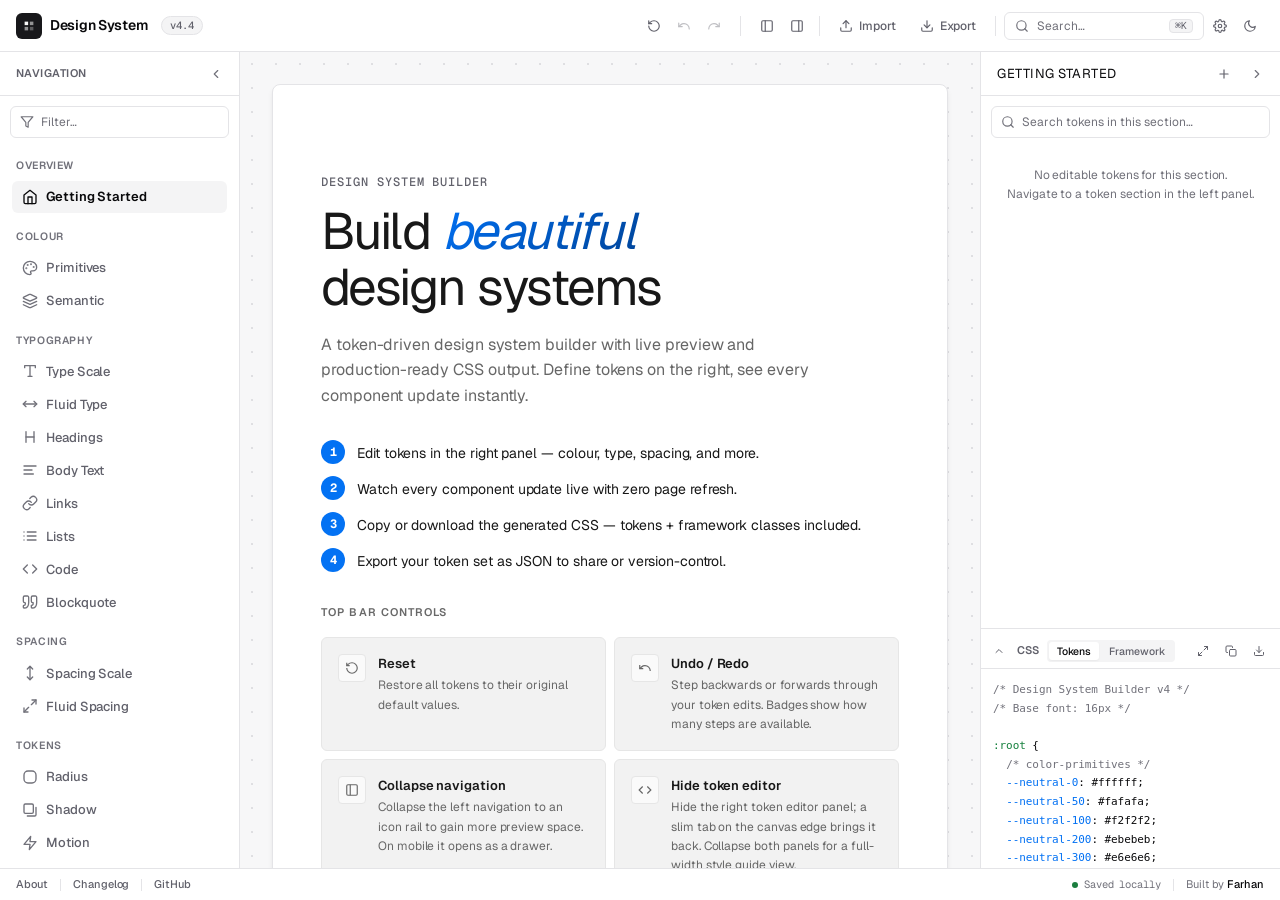
==== commit ea41dab0: "Benchmark app shell against App Blueprint; accessibility and SEO pass Redesign the shell to match ap" ====
--- a/index.html
+++ b/index.html
@@ -1,41 +1,567 @@
 <!DOCTYPE html>
-<html lang="en" data-theme="light">
+<html lang="en">
 <head>
   <meta charset="UTF-8" />
-  <meta name="viewport" content="width=device-width, initial-scale=1.0" />
-  <title>Studio — Design System & Animation Builder</title>
-
-  <link rel="icon" type="image/svg+xml" href="data:image/svg+xml,%3Csvg xmlns='http://www.w3.org/2000/svg' viewBox='0 0 20 20'%3E%3Crect x='2' y='2' width='7' height='7' rx='1.5' fill='%232563eb'/%3E%3Crect x='11' y='2' width='7' height='7' rx='1.5' fill='%232563eb' opacity='0.5'/%3E%3Crect x='2' y='11' width='7' height='7' rx='1.5' fill='%232563eb' opacity='0.5'/%3E%3Crect x='11' y='11' width='7' height='7' rx='1.5' fill='%232563eb' opacity='0.3'/%3E%3C/svg%3E" />
-
-  <meta name="description" content="A minimal, token-driven design-system builder and a visual GSAP / motion.dev animation studio. Define tokens or animate on a timeline, then copy clean, framework-free code." />
-  <meta name="author" content="farhan.app" />
+  <meta name="viewport" content="width=device-width, initial-scale=1.0, viewport-fit=cover" />
+  <title>Design System Builder — Token-driven CSS design system generator</title>
+
+  <!-- Apply theme before paint to avoid a flash of the wrong theme -->
+  <script>
+    (function () {
+      try {
+        var saved = JSON.parse(localStorage.getItem('dsb-v4-state-v1') || 'null');
+        var stored = saved && saved.settings && saved.settings.appTheme;
+        var theme = stored || (matchMedia('(prefers-color-scheme: dark)').matches ? 'dark' : 'light');
+        document.documentElement.setAttribute('data-theme', theme);
+      } catch (_) {
+        document.documentElement.setAttribute('data-theme', 'light');
+      }
+    })();
+  </script>
+
+  <!-- Primary meta -->
+  <meta name="description" content="Free, open-source design system builder. Edit colour, typography, spacing, radius, shadow and motion tokens, preview a full component library live, and export production-ready CSS custom properties." />
+  <meta name="author" content="Farhan" />
+  <meta name="robots" content="index, follow, max-image-preview:large" />
+  <meta name="theme-color" content="#ffffff" media="(prefers-color-scheme: light)" />
+  <meta name="theme-color" content="#09090b" media="(prefers-color-scheme: dark)" />
+  <link rel="canonical" href="https://design-system.farhan.app/" />
+
+  <!-- Icons -->
+  <link rel="icon" href="favicon.svg" type="image/svg+xml" />
+  <link rel="apple-touch-icon" href="apple-touch-icon.png" />
+
+  <!-- Open Graph -->
   <meta property="og:type" content="website" />
-  <meta property="og:title" content="Studio — Design System & Animation Builder" />
-  <meta property="og:description" content="Token-driven design system + visual GSAP/motion.dev animation studio. Clean, framework-free output." />
+  <meta property="og:site_name" content="Design System Builder" />
+  <meta property="og:title" content="Design System Builder — Token-driven CSS design system generator" />
+  <meta property="og:description" content="Edit design tokens, preview a full component library live, and export production-ready CSS. Free, open source, runs entirely in your browser." />
+  <meta property="og:url" content="https://design-system.farhan.app/" />
+  <meta property="og:image" content="https://design-system.farhan.app/og-image.png" />
+  <meta property="og:image:width" content="1200" />
+  <meta property="og:image:height" content="630" />
+  <meta property="og:image:alt" content="Design System Builder — a token editor beside a live component preview" />
+  <meta property="og:locale" content="en_GB" />
+
+  <!-- Twitter / X -->
+  <meta name="twitter:card" content="summary_large_image" />
+  <meta name="twitter:title" content="Design System Builder — Token-driven CSS design system generator" />
+  <meta name="twitter:description" content="Edit design tokens, preview a full component library live, and export production-ready CSS. Free, open source, runs entirely in your browser." />
+  <meta name="twitter:image" content="https://design-system.farhan.app/og-image.png" />
+  <meta name="twitter:image:alt" content="Design System Builder — a token editor beside a live component preview" />
+
+  <!-- Structured data -->
+  <script type="application/ld+json">
+  {
+    "@context": "https://schema.org",
+    "@type": "WebApplication",
+    "name": "Design System Builder",
+    "url": "https://design-system.farhan.app/",
+    "description": "A token-driven design system builder with live preview and production-ready CSS output.",
+    "applicationCategory": "DesignApplication",
+    "operatingSystem": "Any",
+    "browserRequirements": "Requires JavaScript",
+    "isAccessibleForFree": true,
+    "offers": { "@type": "Offer", "price": "0", "priceCurrency": "USD" },
+    "author": { "@type": "Person", "name": "Farhan", "url": "https://farhan.app" },
+    "softwareVersion": "4.4",
+    "license": "https://opensource.org/licenses/MIT",
+    "screenshot": "https://design-system.farhan.app/og-image.png"
+  }
+  </script>
 
   <link rel="preconnect" href="https://fonts.googleapis.com" />
   <link rel="preconnect" href="https://fonts.gstatic.com" crossorigin />
   <link href="https://fonts.googleapis.com/css2?family=Geist:wght@300;400;500;600;700&family=Geist+Mono:wght@400;500&display=swap" rel="stylesheet" />
-
-  <link rel="stylesheet" href="styles/shell.css" />
-  <link rel="stylesheet" href="styles/design.css" />
-  <link rel="stylesheet" href="styles/animation.css" />
-  <link rel="stylesheet" href="styles/timeline.css" />
-
-  <!-- Import map: aliases used by the OPTIONAL "preview with real library" mode
-       and mirrored in the code the studio generates. Zero-build; no bundler. -->
-  <script type="importmap">
-  {
-    "imports": {
-      "gsap": "https://cdn.jsdelivr.net/npm/gsap@3.13.0/+esm",
-      "motion": "https://cdn.jsdelivr.net/npm/motion@11/+esm"
-    }
-  }
-  </script>
+  <link rel="stylesheet" href="style.css" />
 </head>
 <body>
-  <div id="app" class="app-root"></div>
-  <script type="module" src="src/main.js"></script>
-  <noscript>This app requires JavaScript.</noscript>
+
+<a class="skip-link" href="#preview-main">Skip to preview</a>
+
+<!-- ═══════════════════════════════ TOPBAR ═══════════════════════════════ -->
+<header class="app-header">
+  <a class="app-header__brand" href="/" aria-label="Design System Builder — home">
+    <span class="app-header__logo" aria-hidden="true">
+      <svg viewBox="0 0 16 16" fill="currentColor"><path d="M3 3h4v4H3z"/><path d="M9 3h4v4H9z" opacity=".55"/><path d="M3 9h4v4H3z" opacity=".55"/><path d="M9 9h4v4H9z" opacity=".3"/></svg>
+    </span>
+    <span class="app-header__title">Design System</span>
+  </a>
+  <a href="changelog.html" class="version-pill" data-tooltip="View changelog" data-tooltip-pos="below">v4.4</a>
+
+  <span class="app-header__spacer"></span>
+
+  <!-- Document actions -->
+  <div class="app-header__center" role="group" aria-label="Document actions">
+    <div class="app-header__group">
+      <button class="app-btn app-btn--ghost app-btn--icon" id="btn-reset-all" type="button" aria-label="Reset all tokens to defaults" data-tooltip="Reset to defaults" data-tooltip-pos="below">
+        <svg class="icon icon-sm" viewBox="0 0 24 24" aria-hidden="true"><path d="M3 12a9 9 0 1 0 9-9 9.75 9.75 0 0 0-6.74 2.74L3 8"/><path d="M3 3v5h5"/></svg>
+      </button>
+      <button class="app-btn app-btn--ghost app-btn--icon" id="btn-undo" type="button" aria-label="Undo" data-tooltip="Undo (Ctrl+Z)" data-tooltip-pos="below" disabled>
+        <svg class="icon icon-sm" viewBox="0 0 24 24" aria-hidden="true"><path d="M3 7v6h6"/><path d="M21 17a9 9 0 0 0-9-9 9 9 0 0 0-6 2.3L3 13"/></svg>
+        <span class="app-badge" id="undo-count" aria-hidden="true"></span>
+      </button>
+      <button class="app-btn app-btn--ghost app-btn--icon" id="btn-redo" type="button" aria-label="Redo" data-tooltip="Redo (Ctrl+Y)" data-tooltip-pos="below" disabled>
+        <svg class="icon icon-sm" viewBox="0 0 24 24" aria-hidden="true"><path d="M21 7v6h-6"/><path d="M3 17a9 9 0 0 1 9-9 9 9 0 0 1 6 2.3L21 13"/></svg>
+        <span class="app-badge" id="redo-count" aria-hidden="true"></span>
+      </button>
+    </div>
+  </div>
+
+  <div class="app-header__sep" aria-hidden="true"></div>
+
+  <!-- Layout + utilities -->
+  <div class="app-header__end">
+    <div class="app-header__group app-header__group--panels" role="group" aria-label="Layout">
+      <button class="app-btn app-btn--ghost app-btn--icon" id="btn-toggle-nav" type="button" aria-label="Collapse navigation" aria-pressed="false" aria-controls="app-nav" data-tooltip="Collapse navigation" data-tooltip-pos="below">
+        <svg class="icon icon-sm" viewBox="0 0 24 24" aria-hidden="true"><rect x="3" y="3" width="18" height="18" rx="2"/><path d="M9 3v18"/></svg>
+      </button>
+      <button class="app-btn app-btn--ghost app-btn--icon" id="btn-toggle-editor" type="button" aria-label="Hide token editor" aria-pressed="false" aria-controls="app-editor" data-tooltip="Hide token editor" data-tooltip-pos="below">
+        <svg class="icon icon-sm" viewBox="0 0 24 24" aria-hidden="true"><rect x="3" y="3" width="18" height="18" rx="2"/><path d="M15 3v18"/></svg>
+      </button>
+    </div>
+
+    <div class="app-header__sep" aria-hidden="true"></div>
+
+    <div class="app-header__group app-header__group--io" role="group" aria-label="Import and export">
+      <button class="app-btn app-btn--ghost" id="btn-import" type="button" data-tooltip="Import token JSON" data-tooltip-pos="below">
+        <svg class="icon icon-sm" viewBox="0 0 24 24" aria-hidden="true"><path d="M21 15v4a2 2 0 0 1-2 2H5a2 2 0 0 1-2-2v-4"/><polyline points="17 8 12 3 7 8"/><line x1="12" y1="3" x2="12" y2="15"/></svg>
+        <span class="app-header__btn-label">Import</span>
+        <span class="sr-only">token JSON</span>
+      </button>
+      <button class="app-btn app-btn--ghost" id="btn-export" type="button" data-tooltip="Export token JSON" data-tooltip-pos="below">
+        <svg class="icon icon-sm" viewBox="0 0 24 24" aria-hidden="true"><path d="M21 15v4a2 2 0 0 1-2 2H5a2 2 0 0 1-2-2v-4"/><polyline points="7 10 12 15 17 10"/><line x1="12" y1="15" x2="12" y2="3"/></svg>
+        <span class="app-header__btn-label">Export</span>
+        <span class="sr-only">token JSON</span>
+      </button>
+    </div>
+
+    <div class="app-header__sep" aria-hidden="true"></div>
+
+    <div class="app-header__group">
+      <button class="topbar-search" id="btn-cmdpalette" type="button" aria-label="Search sections and tokens" aria-haspopup="dialog" aria-keyshortcuts="Control+K Meta+K">
+        <svg class="icon icon-sm" viewBox="0 0 24 24" aria-hidden="true"><circle cx="11" cy="11" r="8"/><path d="m21 21-4.3-4.3"/></svg>
+        <span class="topbar-search__label" aria-hidden="true">Search…</span>
+        <kbd aria-hidden="true">⌘K</kbd>
+      </button>
+      <button class="app-btn app-btn--ghost app-btn--icon" id="btn-settings" type="button" aria-label="Settings" aria-haspopup="dialog" aria-expanded="false" aria-controls="settings-popover" data-tooltip="Settings" data-tooltip-pos="below-left">
+        <svg class="icon icon-sm" viewBox="0 0 24 24" aria-hidden="true"><circle cx="12" cy="12" r="3"/><path d="M19.4 15a1.65 1.65 0 0 0 .33 1.82l.06.06a2 2 0 0 1 0 2.83 2 2 0 0 1-2.83 0l-.06-.06a1.65 1.65 0 0 0-1.82-.33 1.65 1.65 0 0 0-1 1.51V21a2 2 0 0 1-4 0v-.09A1.65 1.65 0 0 0 9 19.4a1.65 1.65 0 0 0-1.82.33l-.06.06a2 2 0 0 1-2.83-2.83l.06-.06A1.65 1.65 0 0 0 4.68 15a1.65 1.65 0 0 0-1.51-1H3a2 2 0 0 1 0-4h.09A1.65 1.65 0 0 0 4.6 9a1.65 1.65 0 0 0-.33-1.82l-.06-.06a2 2 0 0 1 2.83-2.83l.06.06A1.65 1.65 0 0 0 9 4.68a1.65 1.65 0 0 0 1-1.51V3a2 2 0 0 1 4 0v.09a1.65 1.65 0 0 0 1 1.51 1.65 1.65 0 0 0 1.82-.33l.06-.06a2 2 0 0 1 2.83 2.83l-.06.06A1.65 1.65 0 0 0 19.4 9a1.65 1.65 0 0 0 1.51 1H21a2 2 0 0 1 0 4h-.09a1.65 1.65 0 0 0-1.51 1z"/></svg>
+      </button>
+      <button class="app-btn app-btn--ghost app-btn--icon" id="btn-theme" type="button" aria-label="Switch to dark theme" data-tooltip="Toggle theme" data-tooltip-pos="below-left">
+        <svg class="icon icon-sm icon-moon" viewBox="0 0 24 24" aria-hidden="true"><path d="M21 12.79A9 9 0 1 1 11.21 3 7 7 0 0 0 21 12.79z"/></svg>
+        <svg class="icon icon-sm icon-sun" viewBox="0 0 24 24" aria-hidden="true" style="display:none"><circle cx="12" cy="12" r="4"/><path d="M12 2v2M12 20v2M4.93 4.93l1.41 1.41M17.66 17.66l1.41 1.41M2 12h2M20 12h2M6.34 17.66l-1.41 1.41M19.07 4.93l-1.41 1.41"/></svg>
+      </button>
+    </div>
+  </div>
+</header>
+
+<!-- ═══════════════════════════════ WORKSPACE ═══════════════════════════════ -->
+<div class="app-layout" id="workspace">
+  <div class="app-overlay" id="app-overlay" aria-hidden="true"></div>
+
+  <!-- LEFT PANEL — section navigation -->
+  <nav class="app-nav" id="app-nav" aria-label="Design system sections">
+    <div class="panel-hd">
+      <h2 class="panel-hd__title" id="nav-title">Navigation</h2>
+      <button class="panel-hd__toggle" id="nav-collapse" type="button" aria-label="Collapse navigation" aria-expanded="true" aria-controls="app-nav">
+        <svg class="icon icon-sm" viewBox="0 0 24 24" aria-hidden="true"><path d="m15 18-6-6 6-6"/></svg>
+      </button>
+    </div>
+
+    <div class="panel-search-wrap">
+      <label class="panel-search">
+        <span class="sr-only">Filter sections</span>
+        <svg class="icon icon-sm" viewBox="0 0 24 24" aria-hidden="true"><path d="M22 3H2l8 9.46V19l4 2v-8.54L22 3z"/></svg>
+        <input type="search" id="nav-filter" placeholder="Filter…" autocomplete="off" spellcheck="false" aria-controls="nav-list" />
+      </label>
+    </div>
+
+    <div class="app-nav__scroll" id="nav-list">
+      <div class="nav-group">
+        <span class="nav-group__label" id="nav-group-overview">Overview</span>
+        <ul aria-labelledby="nav-group-overview">
+          <li><a class="nav-item" href="#section-getting-started" data-section="getting-started">
+            <svg class="icon nav-item__icon" viewBox="0 0 24 24" aria-hidden="true"><path d="M3 9l9-7 9 7v11a2 2 0 0 1-2 2H5a2 2 0 0 1-2-2z"/><path d="M9 22V12h6v10"/></svg>
+            <span class="nav-item__text">Getting Started</span>
+          </a></li>
+        </ul>
+      </div>
+
+      <div class="nav-group">
+        <span class="nav-group__label" id="nav-group-colour">Colour</span>
+        <ul aria-labelledby="nav-group-colour">
+          <li><a class="nav-item" href="#section-colour-primitives" data-section="colour-primitives" data-token-category="color-primitives">
+            <svg class="icon nav-item__icon" viewBox="0 0 24 24" aria-hidden="true"><circle cx="13.5" cy="6.5" r=".5" fill="currentColor"/><circle cx="17.5" cy="10.5" r=".5" fill="currentColor"/><circle cx="8.5" cy="7.5" r=".5" fill="currentColor"/><circle cx="6.5" cy="12.5" r=".5" fill="currentColor"/><path d="M12 2C6.5 2 2 6.5 2 12s4.5 10 10 10c.926 0 1.648-.746 1.648-1.688 0-.437-.18-.835-.437-1.125-.29-.289-.438-.652-.438-1.125a1.64 1.64 0 0 1 1.668-1.668h1.996c3.051 0 5.555-2.503 5.555-5.554C21.965 6.012 17.461 2 12 2z"/></svg>
+            <span class="nav-item__text">Primitives</span>
+            <span class="nav-item__modified-dot" data-category="color-primitives"><span class="sr-only">(modified)</span></span>
+          </a></li>
+          <li><a class="nav-item" href="#section-colour-semantic" data-section="colour-semantic" data-token-category="color-semantic">
+            <svg class="icon nav-item__icon" viewBox="0 0 24 24" aria-hidden="true"><path d="m12.83 2.18a2 2 0 0 0-1.66 0L2.6 6.08a1 1 0 0 0 0 1.83l8.58 3.91a2 2 0 0 0 1.66 0l8.58-3.9a1 1 0 0 0 0-1.83Z"/><path d="m22 17.65-9.17 4.16a2 2 0 0 1-1.66 0L2 17.65"/><path d="m22 12.65-9.17 4.16a2 2 0 0 1-1.66 0L2 12.65"/></svg>
+            <span class="nav-item__text">Semantic</span>
+            <span class="nav-item__modified-dot" data-category="color-semantic"><span class="sr-only">(modified)</span></span>
+          </a></li>
+        </ul>
+      </div>
+
+      <div class="nav-group">
+        <span class="nav-group__label" id="nav-group-typography">Typography</span>
+        <ul aria-labelledby="nav-group-typography">
+          <li><a class="nav-item" href="#section-type-scale" data-section="type-scale" data-token-category="type-scale">
+            <svg class="icon nav-item__icon" viewBox="0 0 24 24" aria-hidden="true"><polyline points="4 7 4 4 20 4 20 7"/><line x1="9" y1="20" x2="15" y2="20"/><line x1="12" y1="4" x2="12" y2="20"/></svg>
+            <span class="nav-item__text">Type Scale</span>
+            <span class="nav-item__modified-dot" data-category="type-scale"><span class="sr-only">(modified)</span></span>
+          </a></li>
+          <li><a class="nav-item" href="#section-type-fluid" data-section="type-fluid" data-token-category="type-fluid">
+            <svg class="icon nav-item__icon" viewBox="0 0 24 24" aria-hidden="true"><polyline points="18 8 22 12 18 16"/><polyline points="6 8 2 12 6 16"/><line x1="2" y1="12" x2="22" y2="12"/></svg>
+            <span class="nav-item__text">Fluid Type</span>
+            <span class="nav-item__modified-dot" data-category="type-fluid"><span class="sr-only">(modified)</span></span>
+          </a></li>
+          <li><a class="nav-item" href="#section-headings" data-section="headings">
+            <svg class="icon nav-item__icon" viewBox="0 0 24 24" aria-hidden="true"><path d="M6 12h12"/><path d="M6 20V4"/><path d="M18 20V4"/></svg>
+            <span class="nav-item__text">Headings</span>
+          </a></li>
+          <li><a class="nav-item" href="#section-body-text" data-section="body-text">
+            <svg class="icon nav-item__icon" viewBox="0 0 24 24" aria-hidden="true"><line x1="21" y1="6" x2="3" y2="6"/><line x1="15" y1="12" x2="3" y2="12"/><line x1="17" y1="18" x2="3" y2="18"/></svg>
+            <span class="nav-item__text">Body Text</span>
+          </a></li>
+          <li><a class="nav-item" href="#section-links" data-section="links">
+            <svg class="icon nav-item__icon" viewBox="0 0 24 24" aria-hidden="true"><path d="M10 13a5 5 0 0 0 7.54.54l3-3a5 5 0 0 0-7.07-7.07l-1.72 1.71"/><path d="M14 11a5 5 0 0 0-7.54-.54l-3 3a5 5 0 0 0 7.07 7.07l1.71-1.71"/></svg>
+            <span class="nav-item__text">Links</span>
+          </a></li>
+          <li><a class="nav-item" href="#section-lists" data-section="lists">
+            <svg class="icon nav-item__icon" viewBox="0 0 24 24" aria-hidden="true"><line x1="8" y1="6" x2="21" y2="6"/><line x1="8" y1="12" x2="21" y2="12"/><line x1="8" y1="18" x2="21" y2="18"/><line x1="3" y1="6" x2="3.01" y2="6"/><line x1="3" y1="12" x2="3.01" y2="12"/><line x1="3" y1="18" x2="3.01" y2="18"/></svg>
+            <span class="nav-item__text">Lists</span>
+          </a></li>
+          <li><a class="nav-item" href="#section-code" data-section="code">
+            <svg class="icon nav-item__icon" viewBox="0 0 24 24" aria-hidden="true"><polyline points="16 18 22 12 16 6"/><polyline points="8 6 2 12 8 18"/></svg>
+            <span class="nav-item__text">Code</span>
+          </a></li>
+          <li><a class="nav-item" href="#section-blockquote" data-section="blockquote">
+            <svg class="icon nav-item__icon" viewBox="0 0 24 24" aria-hidden="true"><path d="M3 21c3 0 7-1 7-8V5c0-1.25-.756-2.017-2-2H4c-1.25 0-2 .75-2 1.972V11c0 1.25.75 2 2 2 1 0 1 0 1 1v1c0 1-1 2-2 2s-1 .008-1 1.031V20c0 1 0 1 1 1z"/><path d="M15 21c3 0 7-1 7-8V5c0-1.25-.757-2.017-2-2h-4c-1.25 0-2 .75-2 1.972V11c0 1.25.75 2 2 2h.75c0 2.25.25 4-2.75 4v3c0 1 0 1 1 1z"/></svg>
+            <span class="nav-item__text">Blockquote</span>
+          </a></li>
+        </ul>
+      </div>
+
+      <div class="nav-group">
+        <span class="nav-group__label" id="nav-group-spacing">Spacing</span>
+        <ul aria-labelledby="nav-group-spacing">
+          <li><a class="nav-item" href="#section-spacing" data-section="spacing" data-token-category="spacing">
+            <svg class="icon nav-item__icon" viewBox="0 0 24 24" aria-hidden="true"><polyline points="8 18 12 22 16 18"/><polyline points="8 6 12 2 16 6"/><line x1="12" y1="2" x2="12" y2="22"/></svg>
+            <span class="nav-item__text">Spacing Scale</span>
+            <span class="nav-item__modified-dot" data-category="spacing"><span class="sr-only">(modified)</span></span>
+          </a></li>
+          <li><a class="nav-item" href="#section-spacing-fluid" data-section="spacing-fluid" data-token-category="spacing-fluid">
+            <svg class="icon nav-item__icon" viewBox="0 0 24 24" aria-hidden="true"><polyline points="15 3 21 3 21 9"/><polyline points="9 21 3 21 3 15"/><line x1="21" y1="3" x2="14" y2="10"/><line x1="3" y1="21" x2="10" y2="14"/></svg>
+            <span class="nav-item__text">Fluid Spacing</span>
+            <span class="nav-item__modified-dot" data-category="spacing-fluid"><span class="sr-only">(modified)</span></span>
+          </a></li>
+        </ul>
+      </div>
+
+      <div class="nav-group">
+        <span class="nav-group__label" id="nav-group-tokens">Tokens</span>
+        <ul aria-labelledby="nav-group-tokens">
+          <li><a class="nav-item" href="#section-radius" data-section="radius" data-token-category="radius">
+            <svg class="icon nav-item__icon" viewBox="0 0 24 24" aria-hidden="true"><rect x="3" y="3" width="18" height="18" rx="6"/></svg>
+            <span class="nav-item__text">Radius</span>
+            <span class="nav-item__modified-dot" data-category="radius"><span class="sr-only">(modified)</span></span>
+          </a></li>
+          <li><a class="nav-item" href="#section-shadow" data-section="shadow" data-token-category="shadow">
+            <svg class="icon nav-item__icon" viewBox="0 0 24 24" aria-hidden="true"><rect x="3" y="3" width="14" height="14" rx="2"/><path d="M21 8v11a2 2 0 0 1-2 2H8"/></svg>
+            <span class="nav-item__text">Shadow</span>
+            <span class="nav-item__modified-dot" data-category="shadow"><span class="sr-only">(modified)</span></span>
+          </a></li>
+          <li><a class="nav-item" href="#section-motion" data-section="motion" data-token-category="motion">
+            <svg class="icon nav-item__icon" viewBox="0 0 24 24" aria-hidden="true"><polygon points="13 2 3 14 12 14 11 22 21 10 12 10 13 2"/></svg>
+            <span class="nav-item__text">Motion</span>
+            <span class="nav-item__modified-dot" data-category="motion"><span class="sr-only">(modified)</span></span>
+          </a></li>
+        </ul>
+      </div>
+
+      <div class="nav-group">
+        <span class="nav-group__label" id="nav-group-components">Components</span>
+        <ul aria-labelledby="nav-group-components">
+          <li><a class="nav-item" href="#section-buttons" data-section="buttons">
+            <svg class="icon nav-item__icon" viewBox="0 0 24 24" aria-hidden="true"><path d="m9 9 5 12 1.8-5.2L21 14Z"/><path d="M7.2 2.2 8 5.1"/><path d="m5.1 8-2.9-.8"/><path d="M14 4.1 12 6"/><path d="m6 12-1.9 2"/></svg>
+            <span class="nav-item__text">Buttons</span>
+          </a></li>
+          <li><a class="nav-item" href="#section-input" data-section="input">
+            <svg class="icon nav-item__icon" viewBox="0 0 24 24" aria-hidden="true"><path d="M5 4h1a3 3 0 0 1 3 3 3 3 0 0 1 3-3h1"/><path d="M13 20h-1a3 3 0 0 1-3-3 3 3 0 0 1-3 3H5"/><path d="M5 16H4a2 2 0 0 1-2-2v-4a2 2 0 0 1 2-2h1"/><path d="M13 8h7a2 2 0 0 1 2 2v4a2 2 0 0 1-2 2h-7"/><path d="M9 7v10"/></svg>
+            <span class="nav-item__text">Input</span>
+          </a></li>
+          <li><a class="nav-item" href="#section-textarea" data-section="textarea">
+            <svg class="icon nav-item__icon" viewBox="0 0 24 24" aria-hidden="true"><rect x="3" y="4" width="18" height="16" rx="2"/><path d="M7 9h10M7 13h6"/></svg>
+            <span class="nav-item__text">Textarea</span>
+          </a></li>
+          <li><a class="nav-item" href="#section-select" data-section="select">
+            <svg class="icon nav-item__icon" viewBox="0 0 24 24" aria-hidden="true"><path d="m7 15 5 5 5-5"/><path d="m7 9 5-5 5 5"/></svg>
+            <span class="nav-item__text">Select</span>
+          </a></li>
+          <li><a class="nav-item" href="#section-checkbox-radio" data-section="checkbox-radio">
+            <svg class="icon nav-item__icon" viewBox="0 0 24 24" aria-hidden="true"><polyline points="9 11 12 14 22 4"/><path d="M21 12v7a2 2 0 0 1-2 2H5a2 2 0 0 1-2-2V5a2 2 0 0 1 2-2h11"/></svg>
+            <span class="nav-item__text">Checkbox &amp; Radio</span>
+          </a></li>
+          <li><a class="nav-item" href="#section-toggle" data-section="toggle">
+            <svg class="icon nav-item__icon" viewBox="0 0 24 24" aria-hidden="true"><rect x="1" y="5" width="22" height="14" rx="7" ry="7"/><circle cx="8" cy="12" r="3"/></svg>
+            <span class="nav-item__text">Toggle</span>
+          </a></li>
+          <li><a class="nav-item" href="#section-badge" data-section="badge">
+            <svg class="icon nav-item__icon" viewBox="0 0 24 24" aria-hidden="true"><path d="M20.59 13.41l-7.17 7.17a2 2 0 0 1-2.83 0L2 12V2h10l8.59 8.59a2 2 0 0 1 0 2.82z"/><line x1="7" y1="7" x2="7.01" y2="7"/></svg>
+            <span class="nav-item__text">Badge</span>
+          </a></li>
+          <li><a class="nav-item" href="#section-alert" data-section="alert">
+            <svg class="icon nav-item__icon" viewBox="0 0 24 24" aria-hidden="true"><circle cx="12" cy="12" r="10"/><line x1="12" y1="8" x2="12" y2="12"/><line x1="12" y1="16" x2="12.01" y2="16"/></svg>
+            <span class="nav-item__text">Alert</span>
+          </a></li>
+          <li><a class="nav-item" href="#section-card" data-section="card">
+            <svg class="icon nav-item__icon" viewBox="0 0 24 24" aria-hidden="true"><rect x="3" y="5" width="18" height="14" rx="2"/><line x1="3" y1="10" x2="21" y2="10"/></svg>
+            <span class="nav-item__text">Card</span>
+          </a></li>
+          <li><a class="nav-item" href="#section-modal" data-section="modal">
+            <svg class="icon nav-item__icon" viewBox="0 0 24 24" aria-hidden="true"><rect x="2" y="4" width="20" height="16" rx="2"/><path d="M10 4v4"/><path d="M2 8h20"/><path d="M6 4v4"/></svg>
+            <span class="nav-item__text">Modal</span>
+          </a></li>
+          <li><a class="nav-item" href="#section-divider" data-section="divider">
+            <svg class="icon nav-item__icon" viewBox="0 0 24 24" aria-hidden="true"><line x1="5" y1="12" x2="19" y2="12"/></svg>
+            <span class="nav-item__text">Divider</span>
+          </a></li>
+          <li><a class="nav-item" href="#section-table" data-section="table">
+            <svg class="icon nav-item__icon" viewBox="0 0 24 24" aria-hidden="true"><rect x="3" y="3" width="18" height="18" rx="2"/><path d="M3 9h18M3 15h18M9 3v18"/></svg>
+            <span class="nav-item__text">Table</span>
+          </a></li>
+          <li><a class="nav-item" href="#section-tabs" data-section="tabs">
+            <svg class="icon nav-item__icon" viewBox="0 0 24 24" aria-hidden="true"><rect x="3" y="3" width="18" height="18" rx="2"/><path d="M3 9h18M9 3v6M15 3v6"/></svg>
+            <span class="nav-item__text">Tabs</span>
+          </a></li>
+          <li><a class="nav-item" href="#section-tooltip" data-section="tooltip">
+            <svg class="icon nav-item__icon" viewBox="0 0 24 24" aria-hidden="true"><path d="M21 15a2 2 0 0 1-2 2H7l-4 4V5a2 2 0 0 1 2-2h14a2 2 0 0 1 2 2z"/></svg>
+            <span class="nav-item__text">Tooltip</span>
+          </a></li>
+          <li><a class="nav-item" href="#section-avatar" data-section="avatar">
+            <svg class="icon nav-item__icon" viewBox="0 0 24 24" aria-hidden="true"><path d="M20 21v-2a4 4 0 0 0-4-4H8a4 4 0 0 0-4 4v2"/><circle cx="12" cy="7" r="4"/></svg>
+            <span class="nav-item__text">Avatar</span>
+          </a></li>
+        </ul>
+      </div>
+
+      <p class="app-nav__empty" id="nav-empty" hidden>No sections match.</p>
+    </div>
+  </nav>
+
+  <!-- MAIN — live preview -->
+  <main class="app-preview" id="preview-main" aria-label="Live design system preview" tabindex="-1">
+    <div class="app-preview__inner" id="preview-inner">
+      <!-- Rendered by PreviewEngine -->
+    </div>
+  </main>
+
+  <!-- RIGHT PANEL — token editor -->
+  <aside class="app-editor" id="app-editor" aria-label="Token editor">
+    <div class="panel-hd">
+      <h2 class="panel-hd__title app-editor__section-title" id="editor-section-title">Tokens</h2>
+      <button class="app-btn app-btn--ghost app-btn--icon" id="btn-add-token" type="button" aria-label="Add custom token" data-tooltip="Add token" data-tooltip-pos="below-left">
+        <svg class="icon icon-sm" viewBox="0 0 24 24" aria-hidden="true"><path d="M12 5v14M5 12h14"/></svg>
+      </button>
+      <button class="panel-hd__toggle" id="editor-collapse" type="button" aria-label="Hide token editor" aria-expanded="true" aria-controls="app-editor">
+        <svg class="icon icon-sm" viewBox="0 0 24 24" aria-hidden="true"><path d="m9 18 6-6-6-6"/></svg>
+      </button>
+    </div>
+
+    <div class="panel-search-wrap">
+      <label class="panel-search">
+        <span class="sr-only">Search tokens in this section</span>
+        <svg class="icon icon-sm" viewBox="0 0 24 24" aria-hidden="true"><circle cx="11" cy="11" r="8"/><path d="m21 21-4.3-4.3"/></svg>
+        <input type="search" id="token-search" placeholder="Search tokens in this section…" autocomplete="off" spellcheck="false" aria-controls="token-list" />
+      </label>
+    </div>
+
+    <div class="app-editor__tokens" id="token-list" aria-live="polite" aria-busy="false">
+      <!-- Rendered by UI module -->
+    </div>
+
+    <!-- CSS Output Panel -->
+    <section class="css-panel" id="css-panel" data-state="normal" aria-labelledby="css-panel-title">
+      <div class="css-panel__resize" aria-hidden="true"></div>
+      <div class="css-panel__header">
+        <div class="css-panel__header-left">
+          <button class="css-panel__toggle-btn" id="css-panel-toggle" type="button" aria-label="Collapse CSS panel" aria-expanded="true" aria-controls="css-panel-body">
+            <svg class="css-panel__chevron icon icon-xs" viewBox="0 0 24 24" aria-hidden="true"><polyline points="18 15 12 9 6 15"/></svg>
+          </button>
+          <h3 class="css-panel__title" id="css-panel-title">CSS</h3>
+          <div class="css-tabs" role="tablist" aria-label="CSS view">
+            <button class="css-tabs__tab css-tabs__tab--active" type="button" role="tab" aria-selected="true" aria-controls="css-panel-body" data-tab="tokens" id="css-tab-tokens">Tokens</button>
+            <button class="css-tabs__tab" type="button" role="tab" aria-selected="false" aria-controls="css-panel-body" data-tab="framework" id="css-tab-framework" tabindex="-1">Framework</button>
+          </div>
+        </div>
+        <div class="css-panel__header-right">
+          <button class="app-btn app-btn--ghost app-btn--icon" id="css-maximize" type="button" aria-label="Maximize CSS panel" data-tooltip="Maximize / Restore">
+            <svg id="css-maximize-icon" class="icon icon-xs" viewBox="0 0 24 24" aria-hidden="true"><path d="M15 3h6v6M9 21H3v-6M21 3l-7 7M3 21l7-7"/></svg>
+            <svg id="css-restore-icon" class="icon icon-xs" viewBox="0 0 24 24" aria-hidden="true" style="display:none"><path d="M8 3v3a2 2 0 0 1-2 2H3m18 0h-3a2 2 0 0 1-2-2V3m0 18v-3a2 2 0 0 1 2-2h3M3 16h3a2 2 0 0 1 2 2v3"/></svg>
+          </button>
+          <button class="app-btn app-btn--ghost app-btn--icon" id="css-copy" type="button" aria-label="Copy CSS to clipboard" data-tooltip="Copy CSS">
+            <svg class="icon icon-xs" viewBox="0 0 24 24" aria-hidden="true"><rect x="9" y="9" width="13" height="13" rx="2"/><path d="M5 15H4a2 2 0 0 1-2-2V4a2 2 0 0 1 2-2h9a2 2 0 0 1 2 2v1"/></svg>
+          </button>
+          <button class="app-btn app-btn--ghost app-btn--icon" id="css-download" type="button" aria-label="Download CSS file" data-tooltip="Download CSS" data-tooltip-pos="below-left">
+            <svg class="icon icon-xs" viewBox="0 0 24 24" aria-hidden="true"><path d="M21 15v4a2 2 0 0 1-2 2H5a2 2 0 0 1-2-2v-4"/><polyline points="7 10 12 15 17 10"/><line x1="12" y1="15" x2="12" y2="3"/></svg>
+          </button>
+        </div>
+      </div>
+      <div class="css-panel__body" id="css-panel-body" role="tabpanel" aria-labelledby="css-tab-tokens" tabindex="0">
+        <pre class="css-panel__pre" id="css-output"><code id="css-code" class="css-panel__code"></code></pre>
+      </div>
+    </section>
+  </aside>
+
+  <button class="right-collapse-tab" id="editor-expand" type="button" aria-label="Show token editor" aria-controls="app-editor" tabindex="-1">
+    <svg class="icon icon-sm" viewBox="0 0 24 24" aria-hidden="true"><path d="m15 18-6-6 6-6"/></svg>
+  </button>
+</div>
+
+<!-- ═══════════════════════════════ APP FOOTER ═══════════════════════════════ -->
+<footer class="app-footer">
+  <button type="button" class="app-footer__link" data-about-open>About</button>
+  <span class="app-footer__sep" aria-hidden="true"></span>
+  <a href="changelog.html">Changelog</a>
+  <span class="app-footer__sep" aria-hidden="true"></span>
+  <a href="https://github.com/farhanshares/design-system" target="_blank" rel="noopener noreferrer">GitHub<span class="sr-only"> (opens in a new tab)</span></a>
+  <span class="app-footer__spacer"></span>
+  <span class="app-footer__meta">Saved locally</span>
+  <span class="app-footer__sep" aria-hidden="true"></span>
+  <span class="app-footer__credit">Built by <a href="https://farhan.app" target="_blank" rel="noopener noreferrer">Farhan<span class="sr-only"> (opens in a new tab)</span></a></span>
+</footer>
+
+<!-- ═══════════════════════════════ MOBILE NAV ═══════════════════════════════ -->
+<nav class="mobile-nav" aria-label="Mobile">
+  <div class="mobile-nav__items">
+    <button type="button" class="mobile-nav__item is-active" id="mobile-nav-preview" aria-pressed="true">
+      <span class="mobile-nav__icon" aria-hidden="true"><svg class="icon" viewBox="0 0 24 24"><rect x="3" y="3" width="7" height="7" rx="1"/><rect x="14" y="3" width="7" height="7" rx="1"/><rect x="3" y="14" width="7" height="7" rx="1"/><rect x="14" y="14" width="7" height="7" rx="1"/></svg></span>
+      Preview
+    </button>
+    <button type="button" class="mobile-nav__item" id="mobile-nav-sections" aria-pressed="false" aria-controls="app-nav">
+      <span class="mobile-nav__icon" aria-hidden="true"><svg class="icon" viewBox="0 0 24 24"><line x1="3" y1="6" x2="21" y2="6"/><line x1="3" y1="12" x2="21" y2="12"/><line x1="3" y1="18" x2="21" y2="18"/></svg></span>
+      Sections
+    </button>
+    <button type="button" class="mobile-nav__item" id="mobile-nav-tokens" aria-pressed="false" aria-controls="app-editor">
+      <span class="mobile-nav__icon" aria-hidden="true"><svg class="icon" viewBox="0 0 24 24"><rect x="3" y="3" width="18" height="18" rx="2"/><path d="M15 3v18"/></svg></span>
+      Tokens
+    </button>
+    <button type="button" class="mobile-nav__item" id="mobile-nav-search" aria-haspopup="dialog">
+      <span class="mobile-nav__icon" aria-hidden="true"><svg class="icon" viewBox="0 0 24 24"><circle cx="11" cy="11" r="8"/><path d="m21 21-4.3-4.3"/></svg></span>
+      Search
+    </button>
+  </div>
+</nav>
+
+<!-- ═══════════════════════════════ OVERLAYS ═══════════════════════════════ -->
+
+<!-- Settings popover -->
+<div class="popover-backdrop" id="settings-backdrop" hidden></div>
+<div class="popover" id="settings-popover" role="dialog" aria-labelledby="settings-title" hidden>
+  <div class="popover__header">
+    <h2 class="popover__title" id="settings-title">Settings</h2>
+    <button class="app-btn app-btn--ghost app-btn--icon" id="settings-close" type="button" aria-label="Close settings">
+      <svg class="icon icon-sm" viewBox="0 0 24 24" aria-hidden="true"><path d="M18 6 6 18M6 6l12 12"/></svg>
+    </button>
+  </div>
+  <div class="popover__body">
+    <div class="settings__group">
+      <label class="settings__label" for="setting-base-font">Base font size (px)</label>
+      <input type="number" class="settings__input" id="setting-base-font" min="10" max="24" step="1" value="16" aria-describedby="setting-base-font-hint" />
+      <p class="settings__hint" id="setting-base-font-hint">Controls rem to px conversion across the system.</p>
+    </div>
+    <fieldset class="settings__group">
+      <legend class="settings__label">Input unit</legend>
+      <div class="settings__segmented">
+        <label class="settings__seg-btn"><input type="radio" name="input-unit" value="rem" checked /><span>rem</span></label>
+        <label class="settings__seg-btn"><input type="radio" name="input-unit" value="px" /><span>px</span></label>
+      </div>
+      <p class="settings__hint">Token inputs will display in the selected unit.</p>
+    </fieldset>
+    <fieldset class="settings__group">
+      <legend class="settings__label">Fluid clamp viewport</legend>
+      <div class="settings__row">
+        <div class="settings__field">
+          <label class="settings__sublabel" for="setting-min-vp">Min (px)</label>
+          <input type="number" class="settings__input" id="setting-min-vp" min="200" max="800" step="10" value="320" />
+        </div>
+        <div class="settings__field">
+          <label class="settings__sublabel" for="setting-max-vp">Max (px)</label>
+          <input type="number" class="settings__input" id="setting-max-vp" min="800" max="2560" step="10" value="1280" />
+        </div>
+      </div>
+    </fieldset>
+    <fieldset class="settings__group">
+      <legend class="settings__label">CSS output</legend>
+      <label class="settings__checkbox"><input type="checkbox" id="setting-hide-comments" /> Hide comments</label>
+      <label class="settings__checkbox"><input type="checkbox" id="setting-hide-framework" /> Hide framework classes</label>
+    </fieldset>
+  </div>
+</div>
+
+<!-- Command palette -->
+<div class="cmd-overlay" id="cmd-overlay" hidden>
+  <div class="cmd-palette" role="dialog" aria-modal="true" aria-label="Search sections and tokens">
+    <div class="cmd-palette__search">
+      <svg class="icon" viewBox="0 0 24 24" aria-hidden="true"><circle cx="11" cy="11" r="8"/><path d="m21 21-4.3-4.3"/></svg>
+      <input type="text" class="cmd-palette__input" id="cmd-input" placeholder="Search sections and tokens…" autocomplete="off" spellcheck="false" role="combobox" aria-autocomplete="list" aria-expanded="true" aria-controls="cmd-results" aria-label="Search sections and tokens" />
+      <kbd aria-hidden="true">Esc</kbd>
+    </div>
+    <ul class="cmd-palette__results" id="cmd-results" role="listbox" aria-label="Results"></ul>
+  </div>
+</div>
+
+<!-- Confirm modal -->
+<div class="modal-overlay" id="confirm-modal" hidden>
+  <div class="modal" role="alertdialog" aria-modal="true" aria-labelledby="confirm-title" aria-describedby="confirm-message">
+    <div class="modal__header">
+      <h2 class="modal__title" id="confirm-title">Confirm delete</h2>
+    </div>
+    <div class="modal__body">
+      <div id="confirm-message"><p>Are you sure you want to delete this token?</p></div>
+    </div>
+    <div class="modal__footer">
+      <button class="app-btn app-btn--outline" id="confirm-cancel" type="button">Cancel</button>
+      <button class="app-btn app-btn--danger" id="confirm-ok" type="button">Delete</button>
+    </div>
+  </div>
+</div>
+
+<!-- Toast container -->
+<div class="toast-container" id="toast-container" role="status" aria-live="polite" aria-atomic="false"></div>
+
+<!-- Hidden file input for import -->
+<input type="file" id="import-file-input" accept=".json,application/json" aria-hidden="true" tabindex="-1" style="position:absolute;opacity:0;pointer-events:none;width:1px;height:1px" />
+
+<!-- About dialog -->
+<dialog id="about-modal" class="about-modal" aria-labelledby="about-modal-title">
+  <div class="about-modal__inner">
+    <div class="about-modal__header">
+      <span class="about-modal__logo" aria-hidden="true">
+        <svg viewBox="0 0 16 16" fill="currentColor"><path d="M3 3h4v4H3z"/><path d="M9 3h4v4H9z" opacity=".55"/><path d="M3 9h4v4H3z" opacity=".55"/><path d="M9 9h4v4H9z" opacity=".3"/></svg>
+      </span>
+      <div class="about-modal__heading">
+        <h2 id="about-modal-title" class="about-modal__title">About Design System Builder <span class="version-pill">v4.4</span></h2>
+        <p class="about-modal__tagline">Token-driven UI engine · live preview · production CSS</p>
+      </div>
+      <button type="button" class="about-modal__close" data-about-close aria-label="Close about dialog">
+        <svg class="icon" viewBox="0 0 24 24" aria-hidden="true"><path d="M18 6 6 18M6 6l12 12"/></svg>
+      </button>
+    </div>
+
+    <div class="about-modal__body">
+      <p>Design System Builder is an open-source playground for designers and front-end engineers. Define primitive and semantic tokens, preview a full component library instantly, and copy production-ready CSS.</p>
+      <p class="about-modal__muted">Everything runs locally in your browser — no backend, no tracking. Generated CSS is provided as-is: component styling is a reference implementation, not a drop-in production framework.</p>
+      <ul class="about-modal__links">
+        <li><a href="https://github.com/farhanshares/design-system" target="_blank" rel="noopener noreferrer">View on GitHub</a></li>
+        <li>Built by <a href="https://farhan.app" target="_blank" rel="noopener noreferrer">Farhan</a></li>
+        <li>If you find this useful, consider <a href="https://buymeacoffee.com/farhan" target="_blank" rel="noopener noreferrer">buying me a coffee</a> ☕</li>
+      </ul>
+    </div>
+  </div>
+</dialog>
+
+<script src="app.js" defer></script>
 </body>
 </html>
--- a/style.css
+++ b/style.css
@@ -0,0 +1,3789 @@
+/* ============================================================================
+   Design System Builder · App shell
+   ----------------------------------------------------------------------------
+   The shell (topbar, panels, footer, mobile nav) is benchmarked against
+   App Blueprint (app-blueprint.farhan.app): shadcn-neutral palette, 52px
+   topbar, 240px collapsible navigation, 300px inspector-style editor, slim
+   app footer, off-canvas drawers + bottom nav on mobile.
+
+   Every shell variable is namespaced --app-* so it never collides with the
+   user-editable design tokens (--accent, --fs-*, --r-*, …) that the app
+   writes onto :root at runtime.
+
+     1. THEME         → shell brand + surface tokens (HSL triplets)
+     2. TOKENS        → derived shell tokens (layout, spacing, radii, type)
+     3. BASE          → reset, typography, icons, utilities
+     4. TOPBAR        → header bar, buttons, version pill, search trigger
+     5. WORKSPACE     → three-column shell + overlay
+     6. LEFT PANEL    → section navigation (collapsible, drawer on mobile)
+     7. MAIN          → preview canvas
+     8. RIGHT PANEL   → token editor header, filter, list
+   ============================================================================ */
+
+/* ══════════════════════════════════════════════
+   1. THEME — HSL triplets so opacity works:
+      background: hsl(var(--app-c-primary) / 0.15);
+   ══════════════════════════════════════════════ */
+:root {
+  /* Brand */
+  --app-c-primary:            240 5.9% 10%;
+  --app-c-primary-foreground: 0 0% 98%;
+  --app-c-accent:             240 4.8% 95.9%;
+  --app-c-accent-foreground:  240 5.9% 10%;
+  --app-c-info:               217 91% 50%;
+
+  /* Surfaces & text (shadcn neutral) */
+  --app-c-background:         0 0% 100%;
+  --app-c-foreground:         240 10% 3.9%;
+  --app-c-card:               0 0% 100%;
+  --app-c-muted:              240 4.8% 95.9%;
+  --app-c-muted-foreground:   240 5% 40%;
+  --app-c-subtle-foreground:  240 4% 46%;
+  --app-c-destructive:        0 72% 51%;
+  --app-c-destructive-foreground: 0 0% 98%;
+  --app-c-border:             240 5.9% 90%;
+  --app-c-border-2:           240 5.9% 84%;
+  --app-c-border-subtle:      240 5.9% 94%;
+  --app-c-elevated-2:         240 4.8% 92%;
+  --app-c-ring:               240 5% 64.9%;
+
+  /* Status */
+  --app-c-success:            142 65% 30%;
+  --app-c-success-bg:         142 60% 94%;
+  --app-c-warning:            32 85% 32%;
+  --app-c-warning-bg:         38 88% 93%;
+  --app-c-info-bg:            214 95% 95%;
+
+  --app-overlay:              hsl(240 10% 3.9% / 0.45);
+  --app-canvas-bg:            hsl(240 5% 97%);
+  --app-canvas-dot:           hsl(240 5% 88%);
+
+  color-scheme: light;
+}
+
+/* Dark theme — official shadcn dark tokens. Activated by data-theme="dark". */
+[data-theme="dark"] {
+  --app-c-primary:            0 0% 98%;
+  --app-c-primary-foreground: 240 5.9% 10%;
+  --app-c-accent:             240 3.7% 15.9%;
+  --app-c-accent-foreground:  0 0% 98%;
+  --app-c-info:               217 92% 62%;
+
+  --app-c-background:         240 10% 3.9%;
+  --app-c-foreground:         0 0% 98%;
+  --app-c-card:               240 10% 3.9%;
+  --app-c-muted:              240 3.7% 15.9%;
+  --app-c-muted-foreground:   240 5% 64.9%;
+  --app-c-subtle-foreground:  240 5% 55%;
+  --app-c-destructive:        0 72% 58%;
+  --app-c-destructive-foreground: 0 0% 98%;
+  --app-c-border:             240 3.7% 15.9%;
+  --app-c-border-2:           240 3.7% 25%;
+  --app-c-border-subtle:      240 3.7% 11%;
+  --app-c-elevated-2:         240 3.7% 20%;
+  --app-c-ring:               240 4.9% 83.9%;
+
+  --app-c-success:            142 65% 58%;
+  --app-c-success-bg:         142 55% 13%;
+  --app-c-warning:            38 95% 62%;
+  --app-c-warning-bg:         35 70% 13%;
+  --app-c-info-bg:            217 70% 14%;
+
+  --app-overlay:              hsl(0 0% 0% / 0.6);
+  --app-canvas-bg:            hsl(240 6% 7%);
+  --app-canvas-dot:           hsl(240 5% 18%);
+
+  color-scheme: dark;
+}
+
+/* ══════════════════════════════════════════════
+   2. DERIVED SHELL TOKENS
+   ══════════════════════════════════════════════ */
+:root {
+  /* Fonts */
+  --app-font-sans:    'Geist', ui-sans-serif, system-ui, -apple-system, sans-serif;
+  --app-font-mono:    'Geist Mono', ui-monospace, 'SF Mono', Menlo, monospace;
+  --app-font-display: var(--app-font-sans);
+
+  /* Colour aliases used throughout the shell */
+  --app-bg:            hsl(var(--app-c-background));
+  --app-panel:         hsl(var(--app-c-card));
+  --app-elevated:      hsl(var(--app-c-muted));
+  --app-elevated-2:    hsl(var(--app-c-elevated-2));
+  --app-border:        hsl(var(--app-c-border));
+  --app-border-2:      hsl(var(--app-c-border-2));
+  --app-border-subtle: hsl(var(--app-c-border-subtle));
+  --app-text:          hsl(var(--app-c-foreground));
+  --app-text-muted:    hsl(var(--app-c-muted-foreground));
+  --app-text-subtle:   hsl(var(--app-c-subtle-foreground));
+  --app-primary:       hsl(var(--app-c-primary));
+  --app-primary-fg:    hsl(var(--app-c-primary-foreground));
+  --app-accent-lt:     hsl(var(--app-c-accent));
+  --app-accent:        hsl(var(--app-c-info));
+  --app-accent-dim:    hsl(var(--app-c-info) / 0.12);
+  --app-accent-text:   #ffffff;
+  --app-ring:          hsl(var(--app-c-ring));
+  --app-danger:        hsl(var(--app-c-destructive));
+  --app-danger-dim:    hsl(var(--app-c-destructive) / 0.1);
+  --app-success:       hsl(var(--app-c-success));
+  --app-success-bg:    hsl(var(--app-c-success-bg));
+  --app-warning:       hsl(var(--app-c-warning));
+  --app-warning-bg:    hsl(var(--app-c-warning-bg));
+  --app-info:          hsl(var(--app-c-info));
+  --app-info-bg:       hsl(var(--app-c-info-bg));
+
+  /* Layout */
+  --app-header-h:     52px;
+  --app-nav-w:        240px;
+  --app-nav-w-rail:   52px;
+  --app-editor-w:     300px;
+  --app-footer-h:     32px;
+  --app-mobile-nav-h: 68px;
+  --app-css-panel-normal:    240px;
+  --app-css-panel-collapsed: 36px;
+
+  /* Spacing */
+  --app-sp-1: 4px;  --app-sp-2: 6px;  --app-sp-3: 8px;
+  --app-sp-4: 10px; --app-sp-5: 12px; --app-sp-6: 16px; --app-sp-7: 20px;
+
+  /* Radius (shadcn --radius 0.5rem) */
+  --app-radius-base: 0.5rem;
+  --app-r-xs:   calc(var(--app-radius-base) - 6px);
+  --app-r-sm:   calc(var(--app-radius-base) - 4px);
+  --app-r-md:   calc(var(--app-radius-base) - 2px);
+  --app-r-lg:   var(--app-radius-base);
+  --app-r-xl:   calc(var(--app-radius-base) + 4px);
+  --app-r-pill: 999px;
+  --app-radius:    var(--app-r-md);
+  --app-radius-sm: var(--app-r-sm);
+  --app-radius-lg: var(--app-r-lg);
+
+  /* Component heights */
+  --app-h-btn:      32px;
+  --app-h-btn-sm:   28px;
+  --app-h-input:    32px;
+  --app-h-chip:     20px;
+  --app-h-nav:      32px;
+  --app-h-panel-hd: 44px;
+
+  /* Typography */
+  --app-fs-xs: 11px; --app-fs-sm: 12px; --app-fs-md: 13px; --app-fs-lg: 14px; --app-fs-xl: 15px;
+  --app-lh: 1.5;
+
+  /* Shadows */
+  --app-shadow-sm: 0 1px 2px 0 hsl(240 10% 3.9% / 0.05);
+  --app-shadow:    0 1px 3px 0 hsl(240 10% 3.9% / 0.08), 0 1px 2px -1px hsl(240 10% 3.9% / 0.06);
+  --app-shadow-md: 0 4px 6px -1px hsl(240 10% 3.9% / 0.08), 0 2px 4px -2px hsl(240 10% 3.9% / 0.05);
+  --app-shadow-lg: 0 10px 15px -3px hsl(240 10% 3.9% / 0.08), 0 4px 6px -4px hsl(240 10% 3.9% / 0.05);
+  --app-shadow-xl: 0 20px 40px -8px hsl(240 10% 3.9% / 0.18), 0 8px 16px -8px hsl(240 10% 3.9% / 0.1);
+
+  /* Transitions */
+  --app-t-panel: 220ms cubic-bezier(.4,0,.2,1);
+  --app-t-fast:  150ms cubic-bezier(.4,0,.2,1);
+  --app-trans-fast:   var(--app-t-fast);
+  --app-trans-base:   var(--app-t-fast);
+  --app-trans-spring: var(--app-t-panel);
+
+  /* Focus ring */
+  --app-focus-ring: 0 0 0 2px var(--app-panel), 0 0 0 4px hsl(var(--app-c-ring) / 0.6);
+}
+
+[data-theme="dark"] {
+  --app-shadow-lg: 0 10px 15px -3px hsl(0 0% 0% / 0.5), 0 4px 6px -4px hsl(0 0% 0% / 0.4);
+  --app-shadow-xl: 0 24px 48px -8px hsl(0 0% 0% / 0.6), 0 8px 16px -8px hsl(0 0% 0% / 0.5);
+}
+
+/* ══════════════════════════════════════════════
+   3. RESET & BASE
+   ══════════════════════════════════════════════ */
+
+*, *::before, *::after {
+  box-sizing: border-box;
+  margin: 0;
+  padding: 0;
+}
+
+html {
+  font-size: 16px;
+  height: 100%;
+  -webkit-text-size-adjust: 100%;
+}
+
+body {
+  font-family: var(--app-font-sans);
+  font-size: var(--app-fs-md);
+  line-height: var(--app-lh);
+  color: var(--app-text);
+  background: var(--app-bg);
+  height: 100vh;
+  height: 100svh;
+  height: 100dvh;
+  display: flex;
+  flex-direction: column;
+  overflow: hidden;
+  overscroll-behavior: none;
+  letter-spacing: -0.005em;
+  -webkit-font-smoothing: antialiased;
+  -moz-osx-font-smoothing: grayscale;
+}
+
+/* Lock background scroll while a mobile drawer is open */
+body.drawer-open { overflow: hidden; touch-action: none; }
+
+a { color: inherit; text-decoration: none; }
+
+button, input, select, textarea {
+  font-family: inherit;
+  font-size: inherit;
+  color: inherit;
+}
+
+ul, ol { list-style: none; }
+
+/* Visually hidden but available to assistive tech */
+.sr-only {
+  position: absolute !important;
+  width: 1px; height: 1px;
+  padding: 0; margin: -1px;
+  overflow: hidden;
+  clip: rect(0, 0, 0, 0);
+  white-space: nowrap;
+  border: 0;
+}
+
+/* Skip link — first focusable element on the page */
+.skip-link {
+  position: absolute;
+  top: var(--app-sp-3);
+  left: var(--app-sp-3);
+  z-index: 1000;
+  padding: var(--app-sp-3) var(--app-sp-5);
+  background: var(--app-primary);
+  color: var(--app-primary-fg);
+  font-size: var(--app-fs-sm);
+  font-weight: 600;
+  border-radius: var(--app-r-md);
+  box-shadow: var(--app-shadow-md);
+  transform: translateY(-200%);
+  transition: transform var(--app-t-fast);
+}
+.skip-link:focus { transform: none; outline: none; box-shadow: var(--app-focus-ring); }
+
+/* Lucide-style icons */
+.icon {
+  width: 16px; height: 16px;
+  stroke: currentColor; fill: none;
+  stroke-width: 2; stroke-linecap: round; stroke-linejoin: round;
+  flex-shrink: 0;
+}
+.icon-sm { width: 14px; height: 14px; }
+.icon-xs { width: 12px; height: 12px; }
+
+/* Shared focus ring for every native control in the shell */
+.app-btn:focus-visible,
+.nav-item:focus-visible,
+.panel-hd__toggle:focus-visible,
+.mobile-nav__item:focus-visible,
+.app-footer__link:focus-visible,
+.app-footer a:focus-visible,
+.app-header__brand:focus-visible,
+.version-pill:focus-visible,
+.right-collapse-tab:focus-visible {
+  outline: none;
+  box-shadow: var(--app-focus-ring);
+}
+
+/* ══════════════════════════════════════════════
+   4. TOPBAR
+   ══════════════════════════════════════════════ */
+
+.app-header {
+  height: var(--app-header-h);
+  background: var(--app-panel);
+  border-bottom: 1px solid var(--app-border);
+  display: flex;
+  align-items: center;
+  padding: 0 var(--app-sp-6);
+  padding-left: calc(var(--app-sp-6) + env(safe-area-inset-left, 0px));
+  padding-right: calc(var(--app-sp-6) + env(safe-area-inset-right, 0px));
+  gap: var(--app-sp-3);
+  flex-shrink: 0;
+  position: relative;
+  z-index: 100;
+}
+
+.app-header__brand {
+  display: flex;
+  align-items: center;
+  gap: var(--app-sp-3);
+  margin-right: var(--app-sp-2);
+  font-size: var(--app-fs-lg);
+  font-weight: 600;
+  letter-spacing: -0.02em;
+  color: var(--app-text);
+  border-radius: var(--app-r-md);
+  flex-shrink: 0;
+}
+.app-header__brand:hover .app-header__logo { opacity: 0.92; }
+
+.app-header__logo {
+  width: 26px; height: 26px;
+  background: var(--app-primary);
+  color: var(--app-primary-fg);
+  border-radius: var(--app-r-md);
+  display: flex; align-items: center; justify-content: center;
+  flex-shrink: 0;
+}
+.app-header__logo svg { width: 14px; height: 14px; }
+
+.app-header__title { white-space: nowrap; }
+
+.version-pill {
+  font-family: var(--app-font-mono);
+  font-size: 10.5px; font-weight: 500; line-height: 1;
+  color: var(--app-text-muted);
+  background: var(--app-elevated);
+  border: 1px solid var(--app-border);
+  border-radius: var(--app-r-pill);
+  padding: 3px 8px;
+  letter-spacing: -0.01em;
+  white-space: nowrap;
+  transition: background var(--app-t-fast), border-color var(--app-t-fast), color var(--app-t-fast);
+}
+a.version-pill:hover { background: var(--app-panel); border-color: var(--app-border-2); color: var(--app-text); }
+
+.app-header__spacer { flex: 1; }
+
+.app-header__center {
+  display: flex;
+  align-items: center;
+  gap: var(--app-sp-1);
+}
+
+.app-header__end {
+  display: flex;
+  align-items: center;
+  gap: var(--app-sp-1);
+  flex-shrink: 0;
+}
+
+.app-header__group {
+  display: flex;
+  align-items: center;
+  gap: 2px;
+}
+
+.app-header__sep {
+  background: var(--app-border);
+  width: 1px;
+  height: 20px;
+  margin: 0 var(--app-sp-1);
+  flex-shrink: 0;
+}
+
+/* Command palette trigger — looks like the blueprint's topbar search */
+.topbar-search {
+  height: var(--app-h-btn-sm);
+  width: 200px;
+  background: var(--app-panel);
+  border: 1px solid var(--app-border);
+  border-radius: var(--app-r-md);
+  display: inline-flex;
+  align-items: center;
+  gap: var(--app-sp-3);
+  padding: 0 var(--app-sp-4);
+  font-size: var(--app-fs-sm);
+  font-weight: 400;
+  color: var(--app-text-subtle);
+  cursor: pointer;
+  transition: border-color var(--app-t-fast), box-shadow var(--app-t-fast);
+  flex-shrink: 0;
+}
+.topbar-search:hover { border-color: var(--app-border-2); background: var(--app-panel); color: var(--app-text-subtle); }
+.topbar-search:focus-visible { outline: none; border-color: var(--app-ring); box-shadow: 0 0 0 3px hsl(var(--app-c-ring) / 0.15); }
+.topbar-search__label { flex: 1; text-align: left; }
+.topbar-search kbd {
+  margin-left: auto;
+  font-family: var(--app-font-mono);
+  font-size: 10px;
+  color: var(--app-text-muted);
+  border: 1px solid var(--app-border);
+  border-radius: var(--app-r-sm);
+  padding: 1px 5px;
+  background: var(--app-elevated);
+  line-height: 1;
+}
+
+/* ── Buttons (shadcn) ── */
+.app-btn {
+  height: var(--app-h-btn-sm);
+  padding: 0 var(--app-sp-4);
+  border: 1px solid transparent;
+  background: transparent;
+  border-radius: var(--app-r-md);
+  font-family: inherit;
+  font-size: var(--app-fs-sm);
+  font-weight: 500;
+  line-height: 1;
+  color: var(--app-text);
+  cursor: pointer;
+  display: inline-flex;
+  align-items: center;
+  justify-content: center;
+  gap: var(--app-sp-2);
+  white-space: nowrap;
+  flex-shrink: 0;
+  user-select: none;
+  text-decoration: none;
+  position: relative;
+  transition:
+    background var(--app-t-fast),
+    color var(--app-t-fast),
+    border-color var(--app-t-fast),
+    box-shadow var(--app-t-fast),
+    opacity var(--app-t-fast);
+}
+.app-btn:hover { background: var(--app-elevated); color: var(--app-text); }
+.app-btn:active { opacity: 0.85; }
+.app-btn:disabled { opacity: 0.4; cursor: not-allowed; }
+.app-btn:disabled:hover { background: transparent; color: inherit; }
+
+.app-btn--icon { width: var(--app-h-btn-sm); padding: 0; }
+.app-btn--ghost { color: var(--app-text-muted); }
+.app-btn--ghost:hover { color: var(--app-text); }
+.app-btn--ghost:disabled:hover { color: var(--app-text-muted); }
+
+.app-btn--outline {
+  background: var(--app-panel);
+  border-color: var(--app-border);
+  color: var(--app-text);
+  box-shadow: var(--app-shadow-sm);
+}
+.app-btn--outline:hover { background: var(--app-elevated); }
+
+.app-btn--primary {
+  color: var(--app-primary-fg);
+  background: var(--app-primary);
+  border-color: var(--app-primary);
+  box-shadow: var(--app-shadow-sm);
+}
+.app-btn--primary:hover { color: var(--app-primary-fg); background: hsl(var(--app-c-primary) / 0.9); }
+
+.app-btn--danger {
+  color: hsl(var(--app-c-destructive-foreground));
+  background: var(--app-danger);
+  border-color: var(--app-danger);
+}
+.app-btn--danger:hover { color: hsl(var(--app-c-destructive-foreground)); background: hsl(var(--app-c-destructive) / 0.9); }
+
+/* App-level tooltips via data-tooltip attribute */
+[data-tooltip] { position: relative; }
+
+[data-tooltip]::after {
+  content: attr(data-tooltip);
+  position: absolute;
+  left: 50%;
+  transform: translateX(-50%);
+  white-space: nowrap;
+  font-size: var(--app-fs-xs);
+  font-family: var(--app-font-sans);
+  font-weight: 500;
+  color: var(--app-primary-fg);
+  background: var(--app-primary);
+  border-radius: var(--app-r-sm);
+  padding: 4px 8px;
+  pointer-events: none;
+  opacity: 0;
+  visibility: hidden;
+  transition: opacity 0.12s ease, visibility 0.12s ease;
+  z-index: 9999;
+  box-shadow: var(--app-shadow-md);
+  bottom: calc(100% + 7px);
+  top: auto;
+}
+
+[data-tooltip][data-tooltip-pos="below"]::after {
+  top: calc(100% + 7px);
+  bottom: auto;
+}
+
+[data-tooltip][data-tooltip-pos="below-left"]::after {
+  top: calc(100% + 7px);
+  bottom: auto;
+  left: auto;
+  right: 0;
+  transform: none;
+}
+
+[data-tooltip]:hover::after,
+[data-tooltip]:focus-visible::after {
+  opacity: 1;
+  visibility: visible;
+}
+
+.app-badge {
+  font-family: var(--app-font-mono);
+  font-size: 9px;
+  color: var(--app-primary-fg);
+  font-weight: 600;
+  line-height: 1;
+  background: var(--app-primary);
+  border-radius: var(--app-r-pill);
+  min-width: 14px;
+  height: 14px;
+  padding: 0 3px;
+  display: none;
+  align-items: center;
+  justify-content: center;
+  position: absolute;
+  top: 0;
+  right: 0;
+}
+
+.app-badge:not(:empty) { display: flex; }
+
+/* Chips (shadcn badge) — used in footer meta + nav counts */
+.chip {
+  height: var(--app-h-chip);
+  padding: 0 var(--app-sp-3);
+  border-radius: var(--app-r-pill);
+  font-size: 10.5px;
+  font-weight: 600;
+  line-height: 1;
+  display: inline-flex;
+  align-items: center;
+  justify-content: center;
+  white-space: nowrap;
+  border: 1px solid transparent;
+  background: var(--app-elevated);
+  color: var(--app-text-muted);
+  flex-shrink: 0;
+}
+.chip-brand { background: var(--app-info-bg); color: var(--app-info); border-color: hsl(var(--app-c-info) / 0.3); }
+
+/* ══════════════════════════════════════════════
+   5. WORKSPACE SHELL
+   ══════════════════════════════════════════════ */
+
+.app-layout {
+  flex: 1;
+  min-height: 0;
+  display: flex;
+  overflow: hidden;
+  position: relative;
+}
+
+/* Mobile drawer overlay */
+.app-overlay {
+  display: none;
+  position: fixed;
+  inset: 0;
+  z-index: 49;
+  height: 100dvh;
+  background: var(--app-overlay);
+  opacity: 0;
+  transition: opacity var(--app-t-panel);
+  backdrop-filter: blur(2px);
+}
+.app-overlay.is-visible { opacity: 1; }
+
+/* ── Shared panel header primitive ── */
+.panel-hd {
+  height: var(--app-h-panel-hd);
+  display: flex;
+  align-items: center;
+  padding: 0 var(--app-sp-4) 0 var(--app-sp-6);
+  border-bottom: 1px solid var(--app-border);
+  gap: var(--app-sp-2);
+  flex-shrink: 0;
+}
+
+.panel-hd__title {
+  font-size: var(--app-fs-xs);
+  font-weight: 600;
+  color: var(--app-text-muted);
+  text-transform: uppercase;
+  letter-spacing: 0.04em;
+  flex: 1;
+  min-width: 0;
+  white-space: nowrap;
+  overflow: hidden;
+  text-overflow: ellipsis;
+  line-height: 1;
+}
+
+.panel-hd__toggle {
+  width: 26px; height: 26px;
+  display: inline-flex;
+  align-items: center;
+  justify-content: center;
+  border-radius: var(--app-r-sm);
+  border: none;
+  background: transparent;
+  color: var(--app-text-subtle);
+  cursor: pointer;
+  flex-shrink: 0;
+  transition: background var(--app-t-fast), color var(--app-t-fast);
+}
+.panel-hd__toggle:hover { background: var(--app-elevated); color: var(--app-text); }
+.panel-hd__toggle .icon { transition: transform var(--app-t-panel); }
+
+/* Panel filter input */
+.panel-search-wrap { padding: var(--app-sp-4) var(--app-sp-4) var(--app-sp-3); flex-shrink: 0; }
+.panel-search {
+  position: relative;
+  display: flex;
+  align-items: center;
+  color: var(--app-text-subtle);
+}
+.panel-search > .icon {
+  position: absolute;
+  left: var(--app-sp-4);
+  pointer-events: none;
+}
+.panel-search input {
+  width: 100%;
+  height: var(--app-h-input);
+  background: var(--app-panel);
+  border: 1px solid var(--app-border);
+  border-radius: var(--app-r-md);
+  padding: 0 var(--app-sp-4) 0 30px;
+  font-family: inherit;
+  font-size: var(--app-fs-sm);
+  color: var(--app-text);
+  line-height: 1;
+  outline: none;
+  transition: border-color var(--app-t-fast), box-shadow var(--app-t-fast);
+}
+.panel-search input::placeholder { color: var(--app-text-subtle); }
+.panel-search input:hover { border-color: var(--app-border-2); }
+.panel-search input:focus { border-color: var(--app-ring); box-shadow: 0 0 0 3px hsl(var(--app-c-ring) / 0.15); }
+.panel-search input::-webkit-search-cancel-button { -webkit-appearance: none; appearance: none; }
+
+/* ══════════════════════════════════════════════
+   6. LEFT PANEL — section navigation
+   ══════════════════════════════════════════════ */
+
+.app-nav {
+  width: var(--app-nav-w);
+  background: var(--app-panel);
+  border-right: 1px solid var(--app-border);
+  display: flex;
+  flex-direction: column;
+  flex-shrink: 0;
+  overflow: hidden;
+  transition: width var(--app-t-panel);
+  z-index: 50;
+}
+
+.app-nav__scroll {
+  flex: 1;
+  overflow-y: auto;
+  overflow-x: hidden;
+  padding: 0 var(--app-sp-2) var(--app-sp-5);
+  scrollbar-width: thin;
+  scrollbar-color: var(--app-border-2) transparent;
+}
+
+.nav-group { margin-top: var(--app-sp-4); }
+.nav-group:first-child { margin-top: var(--app-sp-2); }
+
+.nav-group__label {
+  padding: var(--app-sp-2) var(--app-sp-4);
+  font-size: 10.5px;
+  font-weight: 600;
+  letter-spacing: 0.06em;
+  text-transform: uppercase;
+  color: var(--app-text-subtle);
+  line-height: var(--app-lh);
+  display: block;
+}
+
+.nav-item {
+  height: var(--app-h-nav);
+  display: flex;
+  align-items: center;
+  gap: var(--app-sp-3);
+  padding: 0 var(--app-sp-4);
+  margin: 1px var(--app-sp-2);
+  border-radius: var(--app-r-md);
+  font-size: var(--app-fs-md);
+  font-weight: 500;
+  line-height: 1;
+  color: var(--app-text-muted);
+  cursor: pointer;
+  position: relative;
+  transition: background var(--app-t-fast), color var(--app-t-fast);
+}
+.nav-item:hover { background: var(--app-elevated); color: var(--app-text); }
+.nav-item.is-active { background: var(--app-accent-lt); color: var(--app-text); font-weight: 600; }
+.nav-item:focus-visible { box-shadow: inset var(--app-focus-ring); }
+
+.nav-item__icon { color: var(--app-text-subtle); }
+.nav-item:hover .nav-item__icon,
+.nav-item.is-active .nav-item__icon { color: var(--app-text); }
+
+.nav-item__text {
+  flex: 1;
+  min-width: 0;
+  white-space: nowrap;
+  overflow: hidden;
+  text-overflow: ellipsis;
+}
+
+.nav-item__modified-dot {
+  display: none;
+  width: 6px; height: 6px;
+  border-radius: var(--app-r-pill);
+  background: var(--app-info);
+  flex-shrink: 0;
+  margin-left: auto;
+}
+.nav-item__modified-dot.is-visible { display: block; }
+
+.nav-group.is-filtered-out,
+.app-nav li.is-filtered-out { display: none; }
+
+.app-nav__empty {
+  padding: var(--app-sp-6) var(--app-sp-5);
+  font-size: var(--app-fs-sm);
+  color: var(--app-text-subtle);
+  text-align: center;
+}
+.app-nav__empty[hidden] { display: none; }
+
+/* Collapsed rail (desktop) */
+.app-nav.is-collapsed { width: var(--app-nav-w-rail); }
+.app-nav.is-collapsed .panel-hd { justify-content: center; padding: 0; }
+.app-nav.is-collapsed .panel-hd__title,
+.app-nav.is-collapsed .panel-search-wrap,
+.app-nav.is-collapsed .nav-group__label,
+.app-nav.is-collapsed .nav-item__modified-dot,
+.app-nav.is-collapsed .app-nav__empty { display: none; }
+/* Rail keeps each link's text for assistive tech (visually hidden, not removed) */
+.app-nav.is-collapsed .nav-item__text {
+  position: absolute; width: 1px; height: 1px; padding: 0; margin: -1px;
+  overflow: hidden; clip: rect(0, 0, 0, 0); white-space: nowrap; border: 0;
+}
+.app-nav.is-collapsed .panel-hd__toggle .icon { transform: rotate(180deg); }
+.app-nav.is-collapsed .nav-item { padding: 0; justify-content: center; gap: 0; margin: 2px var(--app-sp-2); }
+.app-nav.is-collapsed .nav-group { margin-top: var(--app-sp-2); }
+.app-nav.is-collapsed .nav-item.is-modified::after {
+  content: '';
+  position: absolute;
+  top: 5px; right: 5px;
+  width: 5px; height: 5px;
+  border-radius: var(--app-r-pill);
+  background: var(--app-info);
+}
+
+/* ══════════════════════════════════════════════
+   7. MAIN — preview canvas
+   ══════════════════════════════════════════════ */
+
+.app-preview {
+  flex: 1;
+  min-width: 0;
+  overflow-y: auto;
+  overflow-x: clip;
+  position: relative;
+  padding: 32px;
+  background-color: var(--app-canvas-bg);
+  background-image: radial-gradient(circle, var(--app-canvas-dot) 1px, transparent 1px);
+  background-size: 24px 24px;
+  scrollbar-width: thin;
+  scrollbar-color: var(--app-border-2) transparent;
+  scroll-padding-top: 32px;
+}
+
+.app-preview:focus-visible { outline: none; box-shadow: inset var(--app-focus-ring); }
+
+.app-preview__inner {
+  position: relative;
+  z-index: 1;
+  width: 100%;
+  max-width: 920px;
+  margin: 0 auto;
+  background: var(--bg-base, var(--app-panel));
+  border: 1px solid var(--app-border);
+  border-radius: var(--app-r-lg);
+  box-shadow: var(--app-shadow-md);
+  overflow: hidden;
+}
+
+/* ── Preview Section ── */
+.preview-section {
+  padding: 40px 48px;
+  border-bottom: 1px solid var(--border-base, var(--app-border));
+  scroll-margin-top: 32px;
+}
+
+.preview-section:last-child { border-bottom: none; }
+
+.preview-section:focus { outline: none; }
+
+.preview-section__header { margin-bottom: 28px; }
+
+.preview-section__title-row {
+  display: flex;
+  align-items: baseline;
+  gap: 10px;
+  flex-wrap: wrap;
+}
+
+.preview-section__title {
+  font-size: 11px;
+  font-weight: 600;
+  letter-spacing: 0.1em;
+  text-transform: uppercase;
+  color: var(--fg-muted, var(--app-text-subtle));
+  margin: 0 0 4px;
+  line-height: 1;
+}
+
+.preview-section__class {
+  font-family: var(--app-font-mono);
+  font-size: 10px;
+  color: var(--fg-subtle, var(--app-text-subtle));
+  letter-spacing: 0;
+  text-transform: none;
+  font-weight: 400;
+}
+
+.preview-section__desc {
+  font-size: 13px;
+  color: var(--fg-muted, var(--app-text-muted));
+  line-height: 1.6;
+}
+
+/* ══════════════════════════════════════════════
+   8. RIGHT PANEL — token editor
+   ══════════════════════════════════════════════ */
+
+.app-editor {
+  width: var(--app-editor-w);
+  background: var(--app-panel);
+  border-left: 1px solid var(--app-border);
+  display: flex;
+  flex-direction: column;
+  flex-shrink: 0;
+  overflow: hidden;
+  transition: width var(--app-t-panel), border-left-width var(--app-t-panel);
+  z-index: 50;
+}
+.app-editor.is-collapsed { width: 0; border-left-width: 0; }
+
+.app-editor__section-title { font: inherit; color: inherit; }
+
+/* Slim tab on the canvas edge to reopen a collapsed editor */
+.right-collapse-tab {
+  position: absolute;
+  right: 0;
+  top: 50%;
+  transform: translateY(-50%);
+  width: 28px; height: 64px;
+  background: var(--app-panel);
+  border: 1px solid var(--app-border);
+  border-right: none;
+  border-radius: var(--app-r-md) 0 0 var(--app-r-md);
+  display: flex;
+  align-items: center;
+  justify-content: center;
+  cursor: pointer;
+  z-index: 51;
+  color: var(--app-text-subtle);
+  box-shadow: var(--app-shadow-sm);
+  opacity: 0;
+  pointer-events: none;
+  transition: background var(--app-t-fast), color var(--app-t-fast), opacity var(--app-t-panel);
+}
+.app-layout:has(.app-editor.is-collapsed) .right-collapse-tab { opacity: 1; pointer-events: auto; }
+.right-collapse-tab:hover { background: var(--app-elevated); color: var(--app-text); }
+
+.app-editor__tokens {
+  flex: 1;
+  overflow-y: auto;
+  overflow-x: hidden;
+  scrollbar-width: thin;
+  scrollbar-color: var(--app-border-2) transparent;
+}
+
+.token-list__items { list-style: none; margin: 0; padding: 0; }
+
+.app-editor__empty {
+  padding: 20px 12px;
+  text-align: center;
+  color: var(--app-text-subtle);
+  font-size: var(--app-fs-sm);
+  line-height: 1.6;
+}
+
+/* ══════════════════════════════════════════════
+   TOKEN EDITOR — Modern SaaS redesign
+   ══════════════════════════════════════════════ */
+
+/* Section header — sticky, clean */
+.token-section__header {
+  font-size: 10px;
+  color: var(--app-text-subtle);
+  font-weight: 600;
+  letter-spacing: 0.07em;
+  text-transform: uppercase;
+  background: var(--app-panel);
+  border-bottom: 1px solid var(--app-border-subtle);
+  padding: 8px 12px 6px;
+  display: flex;
+  align-items: center;
+  gap: 6px;
+  position: sticky;
+  top: 0;
+  z-index: 10;
+}
+
+.token-section__count {
+  font-family: var(--app-font-mono);
+  font-size: 9px;
+  color: var(--app-text-subtle);
+  background: var(--app-elevated);
+  border-radius: var(--app-radius-sm);
+  padding: 1px 5px;
+  line-height: 1.6;
+}
+
+/* Token row — left-border indicator pattern */
+.token-row {
+  display: grid;
+  grid-template-columns: 1fr auto;
+  align-items: start;
+  gap: 4px;
+  padding: 8px 10px 8px 12px;
+  border-bottom: 1px solid var(--app-border-subtle);
+  border-left: 2px solid transparent;
+  transition:
+    background var(--app-trans-fast),
+    border-left-color var(--app-trans-fast);
+  position: relative;
+}
+
+.token-row:hover {
+  background: var(--app-elevated);
+}
+
+.token-row.is-modified {
+  border-left-color: var(--app-accent);
+}
+
+.token-row.is-highlighted {
+  animation: token-highlight 700ms ease-out;
+}
+
+@keyframes token-highlight {
+  0%   { background: var(--app-accent-dim); }
+  100% { background: transparent; }
+}
+
+/* Body */
+.token-row__body {
+  min-width: 0;
+  display: flex;
+  flex-direction: column;
+  gap: 5px;
+}
+
+/* Name row: -- prefix + editable name */
+.token-row__name-wrap {
+  display: flex;
+  align-items: center;
+  gap: 0;
+  min-width: 0;
+}
+
+.token-row__name-prefix {
+  font-family: var(--app-font-mono);
+  font-size: 11px;
+  color: var(--app-text-subtle);
+  flex-shrink: 0;
+  user-select: none;
+  line-height: 1;
+  padding-top: 1px;
+}
+
+.token-row__name-input {
+  font-family: var(--app-font-mono);
+  font-size: 11px;
+  color: var(--app-text);
+  font-weight: 500;
+  background: none;
+  outline: none;
+  border: none;
+  padding: 0;
+  width: 100%;
+  min-width: 0;
+  line-height: 1;
+  transition: color var(--app-trans-fast);
+}
+
+.token-row__name-input:focus {
+  color: var(--app-accent);
+}
+
+.token-row__name-input[readonly] {
+  cursor: default;
+  color: var(--app-text-muted);
+}
+
+/* Description */
+.token-row__desc {
+  font-size: 10px;
+  color: var(--app-text-subtle);
+  line-height: 1.35;
+}
+
+/* Value row — swatch + input + dark toggle */
+.token-row__value-row {
+  display: flex;
+  align-items: center;
+  gap: 5px;
+}
+
+/* Color swatch — larger, checkered for transparency */
+.token-row__swatch {
+  width: 22px;
+  height: 22px;
+  border-radius: var(--app-radius-sm);
+  border: 1px solid var(--app-border);
+  flex-shrink: 0;
+  cursor: pointer;
+  position: relative;
+  overflow: hidden;
+  background-image:
+    linear-gradient(45deg, #808080 25%, transparent 25%),
+    linear-gradient(-45deg, #808080 25%, transparent 25%),
+    linear-gradient(45deg, transparent 75%, #808080 75%),
+    linear-gradient(-45deg, transparent 75%, #808080 75%);
+  background-size: 6px 6px;
+  background-position: 0 0, 0 3px, 3px -3px, -3px 0px;
+  background-color: #fff;
+  transition: border-color var(--app-trans-fast);
+}
+
+.token-row__swatch:hover {
+  border-color: var(--app-text-muted);
+}
+
+.token-row__swatch input[type="color"] {
+  position: absolute;
+  inset: 0;
+  width: 100%;
+  height: 100%;
+  opacity: 0;
+  cursor: pointer;
+  border: none;
+  padding: 0;
+}
+
+/* Value input — full height, clean */
+.token-row__value-input {
+  font-family: var(--app-font-mono);
+  font-size: 11px;
+  color: var(--app-text);
+  background: var(--app-bg);
+  border: 1px solid var(--app-border);
+  border-radius: var(--app-radius-sm);
+  height: 26px;
+  padding: 0 7px;
+  min-width: 0;
+  flex: 1;
+  outline: none;
+  transition:
+    border-color var(--app-trans-fast),
+    background var(--app-trans-fast);
+}
+
+.token-row__value-input:focus {
+  border-color: var(--app-accent);
+  background: var(--app-elevated-2);
+}
+
+.token-row__value-input.is-error {
+  border-color: var(--app-danger);
+}
+
+/* Dark toggle — icon button, not emoji */
+.token-row__dark-toggle {
+  width: 26px;
+  height: 26px;
+  display: flex;
+  align-items: center;
+  justify-content: center;
+  background: var(--app-elevated);
+  border: 1px solid var(--app-border);
+  border-radius: var(--app-radius-sm);
+  flex-shrink: 0;
+  cursor: pointer;
+  color: var(--app-text-subtle);
+  transition:
+    border-color var(--app-trans-fast),
+    color var(--app-trans-fast),
+    background var(--app-trans-fast);
+}
+
+.token-row__dark-toggle:hover {
+  border-color: var(--app-text-muted);
+  color: var(--app-text-muted);
+}
+
+.token-row__dark-toggle.is-active {
+  border-color: var(--app-accent);
+  color: var(--app-accent);
+  background: var(--app-accent-dim);
+}
+
+.token-row__dark-toggle:focus-visible {
+  outline: 2px solid var(--app-accent);
+  outline-offset: 1px;
+}
+
+/* Dark value section — appears below the light row */
+.token-row__dark-row {
+  display: flex;
+  align-items: center;
+  gap: 5px;
+  padding: 3px 0 0 0;
+}
+
+.token-row__dark-label {
+  display: flex;
+  align-items: center;
+  justify-content: center;
+  width: 22px;
+  height: 22px;
+  flex-shrink: 0;
+  color: var(--app-text-subtle);
+  opacity: 0.6;
+}
+
+/* Fluid inputs */
+.token-row__fluid-row {
+  display: grid;
+  grid-template-columns: 1fr 1fr;
+  gap: 5px;
+}
+
+.token-row__fluid-label {
+  font-size: 9.5px;
+  font-weight: 500;
+  letter-spacing: 0.04em;
+  text-transform: uppercase;
+  color: var(--app-text-subtle);
+  display: block;
+  margin-bottom: 3px;
+}
+
+/* Actions column */
+.token-row__actions {
+  display: flex;
+  flex-direction: column;
+  align-items: center;
+  gap: 2px;
+  padding-top: 1px;
+  opacity: 0;
+  transition: opacity var(--app-trans-fast);
+}
+
+.token-row:hover .token-row__actions {
+  opacity: 1;
+}
+
+.token-row__action-btn {
+  color: var(--app-text-subtle);
+  background: none;
+  border: none;
+  border-radius: var(--app-radius-sm);
+  width: 22px;
+  height: 22px;
+  display: flex;
+  align-items: center;
+  justify-content: center;
+  cursor: pointer;
+  transition:
+    background var(--app-trans-fast),
+    color var(--app-trans-fast);
+  flex-shrink: 0;
+}
+
+.token-row__action-btn:hover {
+  background: var(--app-elevated-2);
+  color: var(--app-text);
+}
+
+.token-row__action-btn--danger:hover {
+  background: var(--app-danger-dim);
+  color: var(--app-danger);
+}
+
+.token-row__action-btn:disabled {
+  opacity: 0.3 !important;
+  cursor: not-allowed;
+}
+
+.token-row__action-btn:focus-visible {
+  outline: 2px solid var(--app-accent);
+  outline-offset: 1px;
+}
+
+/* Lock icon */
+.token-row__lock-icon {
+  width: 22px;
+  height: 22px;
+  display: flex;
+  align-items: center;
+  justify-content: center;
+  color: var(--app-text-subtle);
+  opacity: 0.4;
+  flex-shrink: 0;
+}
+
+/* Add token form */
+.add-token-form {
+  padding: 10px 12px;
+  border-top: 1px solid var(--app-border);
+  display: flex;
+  flex-direction: column;
+  gap: 8px;
+  background: var(--app-panel);
+}
+
+.add-token-form__title {
+  font-size: 10px;
+  font-weight: 600;
+  text-transform: uppercase;
+  letter-spacing: 0.07em;
+  color: var(--app-text-subtle);
+}
+
+.add-token-form__fields {
+  display: flex;
+  gap: 4px;
+}
+
+.add-token-form__input-wrap {
+  position: relative;
+  flex: 1;
+  min-width: 0;
+  display: flex;
+  align-items: center;
+}
+
+.add-token-form__prefix {
+  font-family: var(--app-font-mono);
+  font-size: 11px;
+  color: var(--app-text-subtle);
+  position: absolute;
+  left: 7px;
+  pointer-events: none;
+  user-select: none;
+  z-index: 1;
+}
+
+.add-token-form input {
+  font-family: var(--app-font-mono);
+  font-size: 11px;
+  color: var(--app-text);
+  background: var(--app-bg);
+  border: 1px solid var(--app-border);
+  border-radius: var(--app-radius-sm);
+  height: 26px;
+  padding: 0 7px 0 17px;
+  min-width: 0;
+  flex: 1;
+  width: 100%;
+  outline: none;
+  transition: border-color var(--app-trans-fast);
+}
+
+.add-token-form input:focus {
+  border-color: var(--app-accent);
+}
+
+.add-token-form input:nth-child(1) {
+  padding-left: 17px;
+}
+
+/* When it's a standalone input (value field has no prefix) */
+.add-token-form input.no-prefix {
+  padding-left: 7px;
+}
+
+/* ══════════════════════════════════════════════
+   9. CSS PANEL
+   ══════════════════════════════════════════════ */
+
+.css-panel__resize {
+  height: 4px;
+  background: transparent;
+  flex-shrink: 0;
+  cursor: row-resize;
+  transition: background var(--app-trans-fast);
+  border-radius: 0 0 2px 2px;
+}
+
+.css-panel__resize:hover {
+  background: var(--app-accent);
+  opacity: 0.5;
+}
+
+.css-panel {
+  display: flex;
+  flex-direction: column;
+  border-top: 1px solid var(--app-border);
+  flex-shrink: 0;
+  background: var(--app-panel);
+  transition: height var(--app-trans-base);
+}
+
+.css-panel[data-state="normal"] {
+  height: var(--app-css-panel-normal);
+}
+
+.css-panel[data-state="collapsed"] {
+  height: var(--app-css-panel-collapsed);
+}
+
+.css-panel[data-state="maximized"] {
+  position: fixed;
+  right: 0;
+  width: var(--app-editor-w);
+  height: calc(100dvh - var(--app-header-h) - var(--app-footer-h));
+  bottom: var(--app-footer-h);
+  z-index: 50;
+  border-top: 1px solid var(--app-border);
+}
+
+.css-panel__header {
+  display: flex;
+  align-items: center;
+  justify-content: space-between;
+  padding: 0 8px;
+  height: 36px;
+  flex-shrink: 0;
+  border-bottom: 1px solid var(--app-border);
+  gap: 8px;
+}
+
+.css-panel__header-left {
+  display: flex;
+  align-items: center;
+  gap: 8px;
+  min-width: 0;
+  flex: 1;
+}
+
+.css-panel__header-right {
+  display: flex;
+  align-items: center;
+  gap: 2px;
+  flex-shrink: 0;
+}
+
+/* Smaller icon buttons inside the compact CSS panel header */
+.css-panel__header-right .app-btn--icon {
+  width: 26px;
+  height: 26px;
+  padding: 5px;
+}
+
+.css-panel__toggle-btn {
+  width: 20px;
+  height: 20px;
+  display: flex;
+  align-items: center;
+  justify-content: center;
+  background: none;
+  border: none;
+  cursor: pointer;
+  color: var(--app-text-muted);
+  border-radius: 3px;
+  flex-shrink: 0;
+  transition: all var(--app-trans-fast);
+}
+
+.css-panel__toggle-btn:hover { color: var(--app-text); background: var(--app-elevated); }
+.css-panel__toggle-btn:focus-visible { outline: 2px solid var(--app-accent); }
+
+.css-panel__chevron {
+  transition: transform var(--app-trans-base);
+}
+
+.css-panel[data-state="collapsed"] .css-panel__chevron {
+  transform: rotate(180deg);
+}
+
+.css-panel__title {
+  font-size: 11px;
+  font-weight: 600;
+  color: var(--app-text-muted);
+  flex-shrink: 1;
+  min-width: 0;
+  overflow: hidden;
+  text-overflow: ellipsis;
+  white-space: nowrap;
+}
+
+.css-tabs {
+  flex-shrink: 0;
+}
+
+.css-tabs {
+  display: flex;
+  gap: 2px;
+  background: var(--app-elevated);
+  padding: 2px;
+  border-radius: 4px;
+}
+
+.css-tabs__tab {
+  font-size: 10.5px;
+  font-weight: 500;
+  padding: 2px 8px;
+  border: none;
+  border-radius: 3px;
+  cursor: pointer;
+  color: var(--app-text-muted);
+  background: none;
+  transition: all var(--app-trans-fast);
+}
+
+.css-tabs__tab:hover { color: var(--app-text); }
+
+.css-tabs__tab--active {
+  background: var(--app-panel);
+  color: var(--app-text);
+  box-shadow: var(--app-shadow-sm);
+}
+
+.css-tabs__tab:focus-visible { outline: 2px solid var(--app-accent); }
+
+.css-panel__body {
+  flex: 1;
+  overflow-y: auto;
+  overflow-x: auto;
+  scrollbar-width: thin;
+  scrollbar-color: var(--app-border) transparent;
+}
+
+.css-panel__body::-webkit-scrollbar { width: 4px; height: 4px; }
+.css-panel__body::-webkit-scrollbar-thumb { background: var(--app-border); border-radius: 4px; }
+
+.css-panel[data-state="collapsed"] .css-panel__body {
+  display: none;
+}
+
+.css-panel__pre {
+  font-family: var(--app-font-mono);
+  font-size: 11px;
+  line-height: 1.7;
+  tab-size: 2;
+  margin: 0;
+  padding: 12px;
+}
+
+.css-panel__code {
+  display: block;
+  white-space: pre;
+}
+
+/* CSS syntax highlighting */
+.css-prop { color: #52a8ff; }        /* blue - property */
+.css-val  { color: #ededed; }        /* near white - value */
+.css-at   { color: #67e8f9; }        /* cyan - at-rule */
+.css-sel  { color: #86efac; }        /* green - selector */
+.css-cmt  { color: var(--app-text-subtle); } /* muted - comment */
+.css-brace { color: var(--app-text-muted); }
+
+[data-theme="light"] .css-prop { color: #0070f3; }
+[data-theme="light"] .css-val  { color: #171717; }
+[data-theme="light"] .css-at   { color: #0369a1; }
+[data-theme="light"] .css-sel  { color: #15803d; }
+[data-theme="light"] .css-cmt  { color: var(--app-text-subtle); }
+
+/* Select chevron — dark theme variant (SVG stroke can't use CSS vars, so override here) */
+[data-theme="dark"] .select {
+  background-image: url("data:image/svg+xml,%3Csvg xmlns='http://www.w3.org/2000/svg' width='12' height='12' viewBox='0 0 24 24' fill='none' stroke='%23878787' stroke-width='2'%3E%3Cpolyline points='6 9 12 15 18 9'/%3E%3C/svg%3E");
+}
+
+/* ══════════════════════════════════════════════
+   10. SETTINGS POPOVER
+   ══════════════════════════════════════════════ */
+
+.popover-backdrop {
+  position: fixed;
+  inset: 0;
+  z-index: 200;
+}
+
+.popover {
+  position: fixed;
+  top: calc(var(--app-header-h) + 6px);
+  right: 16px;
+  width: 300px;
+  background: var(--app-panel);
+  border: 1px solid var(--app-border);
+  border-radius: var(--app-radius-lg);
+  box-shadow: var(--app-shadow-xl);
+  z-index: 201;
+  overflow: hidden;
+  animation: popover-in 160ms cubic-bezier(0.34, 1.56, 0.64, 1);
+}
+
+@keyframes popover-in {
+  from { opacity: 0; transform: translateY(-8px) scale(0.97); }
+  to   { opacity: 1; transform: translateY(0) scale(1); }
+}
+
+.popover[hidden] { display: none; }
+
+.popover__header {
+  display: flex;
+  align-items: center;
+  justify-content: space-between;
+  padding: 14px 16px 12px;
+  border-bottom: 1px solid var(--app-border);
+}
+
+.popover__title {
+  font-size: 13px;
+  font-weight: 600;
+  color: var(--app-text);
+}
+
+.popover__body {
+  padding: 16px;
+  display: flex;
+  flex-direction: column;
+  gap: 16px;
+}
+
+.settings__group {
+  display: flex;
+  flex-direction: column;
+  gap: 6px;
+}
+
+.settings__label {
+  font-size: 12px;
+  font-weight: 500;
+  color: var(--app-text);
+}
+
+.settings__sublabel {
+  font-size: 11px;
+  color: var(--app-text-muted);
+  display: block;
+  margin-bottom: 3px;
+}
+
+.settings__hint {
+  font-size: 11px;
+  color: var(--app-text-subtle);
+  line-height: 1.5;
+}
+
+.settings__input {
+  font-size: 12px;
+  color: var(--app-text);
+  background: var(--app-panel);
+  border: 1px solid var(--app-border);
+  border-radius: var(--app-radius-sm);
+  padding: 6px 8px;
+  width: 100%;
+  outline: none;
+  transition: border-color var(--app-trans-fast);
+}
+
+.settings__input:focus { border-color: var(--app-ring); box-shadow: 0 0 0 3px hsl(var(--app-c-ring) / 0.15); }
+
+.settings__segmented {
+  display: flex;
+  background: var(--app-panel);
+  border: 1px solid var(--app-border);
+  border-radius: var(--app-radius-sm);
+  padding: 2px;
+  gap: 2px;
+}
+
+.settings__seg-btn {
+  flex: 1;
+  text-align: center;
+  cursor: pointer;
+}
+
+.settings__seg-btn input { position: absolute; opacity: 0; pointer-events: none; }
+
+.settings__seg-btn span {
+  font-size: 12px;
+  color: var(--app-text-muted);
+  font-weight: 500;
+  border-radius: 3px;
+  padding: 4px 8px;
+  display: block;
+  transition: all var(--app-trans-fast);
+}
+
+.settings__seg-btn:has(input:checked) span {
+  background: var(--app-elevated);
+  color: var(--app-text);
+  box-shadow: var(--app-shadow-sm);
+}
+
+.settings__seg-btn:has(input:focus-visible) span {
+  box-shadow: var(--app-focus-ring);
+}
+
+.settings__row {
+  display: grid;
+  grid-template-columns: 1fr 1fr;
+  gap: 8px;
+}
+
+.settings__field { display: flex; flex-direction: column; }
+
+.settings__checkbox {
+  display: flex;
+  align-items: center;
+  gap: 8px;
+  font-size: 12px;
+  color: var(--app-text-muted);
+  cursor: pointer;
+}
+
+.settings__checkbox input {
+  width: 14px;
+  height: 14px;
+  cursor: pointer;
+  accent-color: var(--app-accent);
+}
+
+/* ══════════════════════════════════════════════
+   11. COMMAND PALETTE
+   ══════════════════════════════════════════════ */
+
+.cmd-overlay {
+  position: fixed;
+  inset: 0;
+  background: var(--app-overlay);
+  backdrop-filter: blur(4px);
+  z-index: 300;
+  display: flex;
+  align-items: flex-start;
+  justify-content: center;
+  padding-top: 15vh;
+}
+
+.cmd-overlay[hidden] { display: none; }
+
+.cmd-palette {
+  width: 540px;
+  max-width: 90vw;
+  background: var(--app-panel);
+  border: 1px solid var(--app-border);
+  border-radius: var(--app-radius-lg);
+  box-shadow: var(--app-shadow-xl);
+  overflow: hidden;
+  animation: cmd-in 160ms cubic-bezier(0.34, 1.56, 0.64, 1);
+}
+
+@keyframes cmd-in {
+  from { opacity: 0; transform: translateY(-16px) scale(0.97); }
+  to   { opacity: 1; transform: translateY(0) scale(1); }
+}
+
+.cmd-palette__search {
+  display: flex;
+  align-items: center;
+  gap: 10px;
+  padding: 14px 16px;
+  border-bottom: 1px solid var(--app-border);
+  color: var(--app-text-subtle);
+}
+
+.cmd-palette__input {
+  flex: 1;
+  background: none;
+  border: none;
+  outline: none;
+  font-size: 14px;
+  color: var(--app-text);
+  font-family: var(--app-font-sans);
+}
+
+.cmd-palette__input::placeholder {
+  color: var(--app-text-subtle);
+}
+
+.cmd-palette__search kbd {
+  font-family: var(--app-font-mono);
+  font-size: 10px;
+  background: var(--app-panel);
+  border: 1px solid var(--app-border);
+  border-radius: 3px;
+  padding: 2px 5px;
+  color: var(--app-text-muted);
+  flex-shrink: 0;
+}
+
+.cmd-palette__results {
+  max-height: 360px;
+  overflow-y: auto;
+  padding: 6px;
+  scrollbar-width: thin;
+  scrollbar-color: var(--app-border) transparent;
+}
+
+.cmd-result {
+  display: flex;
+  align-items: center;
+  gap: 10px;
+  padding: 8px 10px;
+  border-radius: var(--app-radius-sm);
+  cursor: pointer;
+  transition: background var(--app-trans-fast);
+}
+
+.cmd-result:hover, .cmd-result.is-focused {
+  background: var(--app-accent-lt);
+}
+
+.cmd-result:focus-visible {
+  outline: 2px solid var(--app-accent);
+  outline-offset: -2px;
+}
+
+.cmd-result__type {
+  font-size: 9px;
+  font-weight: 600;
+  text-transform: uppercase;
+  letter-spacing: 0.06em;
+  color: var(--app-text-subtle);
+  background: var(--app-panel);
+  border: 1px solid var(--app-border);
+  border-radius: 3px;
+  padding: 1px 4px;
+  flex-shrink: 0;
+}
+
+.cmd-result__name {
+  font-size: 13px;
+  font-weight: 500;
+  color: var(--app-text);
+  flex: 1;
+}
+
+.cmd-result__sub {
+  font-size: 11px;
+  color: var(--app-text-subtle);
+  font-family: var(--app-font-mono);
+}
+
+/* ══════════════════════════════════════════════
+   12. MODALS
+   ══════════════════════════════════════════════ */
+
+.modal-overlay {
+  position: fixed;
+  inset: 0;
+  background: var(--app-overlay);
+  backdrop-filter: blur(2px);
+  z-index: 400;
+  display: flex;
+  align-items: center;
+  justify-content: center;
+}
+
+.modal-overlay[hidden] { display: none; }
+
+.modal {
+  background: var(--app-panel);
+  border: 1px solid var(--app-border);
+  border-radius: var(--app-radius-lg);
+  width: 360px;
+  max-width: 90vw;
+  box-shadow: var(--app-shadow-xl);
+  animation: modal-in 160ms cubic-bezier(0.34, 1.56, 0.64, 1);
+}
+
+@keyframes modal-in {
+  from { opacity: 0; transform: scale(0.95); }
+  to   { opacity: 1; transform: scale(1); }
+}
+
+.modal__header {
+  padding: 16px 20px 12px;
+  border-bottom: 1px solid var(--app-border);
+}
+
+.modal__title {
+  font-size: 14px;
+  font-weight: 600;
+  color: var(--app-text);
+}
+
+.modal__body {
+  padding: 16px 20px;
+}
+
+.modal__body p {
+  font-size: 13px;
+  color: var(--app-text-muted);
+  line-height: 1.6;
+}
+
+.modal__footer {
+  display: flex;
+  justify-content: flex-end;
+  gap: 8px;
+  padding: 12px 20px 16px;
+}
+
+/* ══════════════════════════════════════════════
+   13. TOAST
+   ══════════════════════════════════════════════ */
+
+.toast-container {
+  position: fixed;
+  bottom: 20px;
+  right: 20px;
+  z-index: 500;
+  display: flex;
+  flex-direction: column;
+  gap: 8px;
+  pointer-events: none;
+}
+
+.toast {
+  display: flex;
+  align-items: center;
+  gap: 8px;
+  padding: 10px 14px;
+  background: var(--app-panel);
+  border: 1px solid var(--app-border);
+  border-radius: var(--app-radius);
+  box-shadow: var(--app-shadow-lg);
+  font-size: 12.5px;
+  color: var(--app-text);
+  pointer-events: auto;
+  animation: toast-in 200ms cubic-bezier(0.34, 1.56, 0.64, 1);
+  max-width: 320px;
+}
+
+.toast.is-leaving {
+  animation: toast-out 200ms ease-in forwards;
+}
+
+@keyframes toast-in {
+  from { opacity: 0; transform: translateY(8px) scale(0.96); }
+  to   { opacity: 1; transform: translateY(0) scale(1); }
+}
+
+@keyframes toast-out {
+  from { opacity: 1; transform: translateY(0); }
+  to   { opacity: 0; transform: translateY(4px); }
+}
+
+.toast__icon {
+  flex-shrink: 0;
+  width: 16px;
+  height: 16px;
+  display: flex;
+  align-items: center;
+  justify-content: center;
+}
+
+.toast--success .toast__icon { color: var(--app-success); }
+.toast--error   .toast__icon { color: var(--app-danger); }
+.toast--warning .toast__icon { color: var(--app-warning); }
+.toast--info    .toast__icon { color: var(--app-info); }
+
+/* ══════════════════════════════════════════════
+   14. PREVIEW SECTION STYLES
+   These styles use token CSS custom properties
+   ══════════════════════════════════════════════ */
+
+/* Getting started hero */
+.preview-hero {
+  position: relative;
+  padding: 48px 0 40px;
+}
+
+.preview-hero__gradient {
+  position: absolute;
+  inset: 0;
+  background:
+    radial-gradient(ellipse 50% 60% at 10% 40%, rgba(255,255,255,0.02) 0%, transparent 70%);
+  pointer-events: none;
+}
+
+.preview-hero__eyebrow {
+  font-family: var(--app-font-mono);
+  font-size: var(--fs-xs, 0.75rem);
+  color: var(--app-text-muted);
+  font-weight: 500;
+  letter-spacing: 0.08em;
+  text-transform: uppercase;
+  margin-bottom: 12px;
+}
+
+.preview-hero__title {
+  font-family: var(--app-font-display);
+  font-size: clamp(2rem, 4vw, 3.5rem);
+  color: var(--fg-base, #ededed);
+  font-weight: 400;
+  line-height: 1.1;
+  letter-spacing: -0.03em;
+  margin-bottom: 16px;
+}
+
+.preview-hero__title em {
+  font-style: italic;
+  display: inline-block;
+  padding-right: 0.12em;
+  background: linear-gradient(135deg, var(--accent, #3291ff), var(--brand-700, #52a8ff));
+  -webkit-background-clip: text;
+  -webkit-text-fill-color: transparent;
+  background-clip: text;
+}
+
+.preview-hero__desc {
+  font-size: var(--fs-base, 1rem);
+  color: var(--fg-muted, #8f8f8f);
+  line-height: var(--leading-relaxed, 1.625);
+  max-width: 520px;
+  margin-bottom: 32px;
+}
+
+.preview-hero__steps {
+  display: flex;
+  flex-direction: column;
+  gap: 12px;
+  margin-bottom: 32px;
+}
+
+.preview-hero__step {
+  display: flex;
+  align-items: flex-start;
+  gap: 12px;
+}
+
+.preview-hero__step-num {
+  font-family: var(--app-font-mono);
+  font-size: var(--fs-xs, 0.75rem);
+  color: var(--accent-fg, #fff);
+  font-weight: 700;
+  background: var(--accent, #3291ff);
+  border-radius: var(--r-full, 9999px);
+  width: 24px;
+  height: 24px;
+  display: flex;
+  align-items: center;
+  justify-content: center;
+  flex-shrink: 0;
+}
+
+.preview-hero__step-text {
+  font-size: var(--fs-sm, 0.875rem);
+  color: var(--fg-base, #ededed);
+  line-height: var(--leading-normal, 1.5);
+  padding-top: 3px;
+}
+
+.shortcut-table {
+  margin-top: 32px;
+  border: 1px solid var(--border-base, #2a2a2a);
+  border-radius: var(--r-lg, 0.5rem);
+  overflow: hidden;
+  font-size: var(--fs-sm, 0.875rem);
+}
+
+.shortcut-table table {
+  width: 100%;
+  border-collapse: collapse;
+}
+
+.shortcut-table th {
+  font-size: var(--fs-xs, 0.75rem);
+  color: var(--fg-muted, #8f8f8f);
+  font-weight: 600;
+  text-align: left;
+  letter-spacing: 0.06em;
+  text-transform: uppercase;
+  background: var(--bg-elevated, #1a1a1a);
+  border-bottom: 1px solid var(--border-base, #2a2a2a);
+  padding: 8px 14px;
+}
+
+.shortcut-table td {
+  color: var(--fg-base, #ededed);
+  border-bottom: 1px solid var(--border-base, #2a2a2a);
+  padding: 8px 14px;
+}
+
+.shortcut-table tr:last-child td { border-bottom: none; }
+
+.shortcut-table kbd {
+  font-family: var(--app-font-mono);
+  font-size: 11px;
+  color: var(--fg-muted, #8f8f8f);
+  background: var(--bg-elevated, #1a1a1a);
+  border: 1px solid var(--border-base, #2a2a2a);
+  border-radius: 4px;
+  padding: 2px 6px;
+}
+
+/* Getting Started — controls grid */
+.gs-controls {
+  margin-top: 32px;
+}
+
+.gs-controls__heading {
+  font-size: 11px;
+  font-weight: 600;
+  letter-spacing: 0.1em;
+  text-transform: uppercase;
+  color: var(--fg-muted, #8f8f8f);
+  margin-bottom: 16px;
+}
+
+.gs-controls__grid {
+  display: grid;
+  grid-template-columns: repeat(auto-fill, minmax(260px, 1fr));
+  gap: 8px;
+}
+
+.gs-control-item {
+  display: flex;
+  align-items: flex-start;
+  gap: 12px;
+  padding: 16px;
+  border-radius: var(--r-md, 8px);
+  background: var(--bg-elevated, #111);
+  border: 1px solid var(--border-base, #2a2a2a);
+}
+
+.gs-control-item__icon {
+  display: flex;
+  align-items: center;
+  justify-content: center;
+  width: 28px;
+  height: 28px;
+  border-radius: var(--r-sm, 6px);
+  background: var(--bg-surface, #1a1a1a);
+  border: 1px solid var(--border-base, #2a2a2a);
+  flex-shrink: 0;
+  color: var(--fg-muted, #8f8f8f);
+}
+
+.gs-control-item__label {
+  font-size: 13px;
+  font-weight: 600;
+  color: var(--fg-base, #ededed);
+  margin-bottom: 3px;
+}
+
+.gs-control-item__desc {
+  font-size: 12px;
+  color: var(--fg-muted, #8f8f8f);
+  line-height: 1.6;
+}
+
+.gs-control-item__desc kbd {
+  font-family: var(--app-font-mono);
+  font-size: 10px;
+  color: var(--fg-muted, #8f8f8f);
+  background: var(--bg-surface, #1a1a1a);
+  border: 1px solid var(--border-base, #2a2a2a);
+  border-radius: 3px;
+  padding: 1px 5px;
+}
+
+/* Colour swatches */
+.color-scale-grid {
+  display: flex;
+  flex-direction: column;
+  gap: 16px;
+}
+
+.color-scale-row {
+  display: grid;
+  grid-template-columns: 56px 1fr;
+  align-items: start;
+  gap: 14px;
+}
+
+.color-scale-label {
+  font-size: 11px;
+  font-weight: 500;
+  color: var(--fg-muted, #8f8f8f);
+  padding-top: 10px;
+  white-space: nowrap;
+}
+
+.color-scale-wrap {
+  display: flex;
+  flex-direction: column;
+  gap: 6px;
+  min-width: 0;
+}
+
+.color-scale-swatches {
+  display: flex;
+  border-radius: var(--r-md, 0.375rem);
+  overflow: hidden;
+}
+
+.color-scale-swatch {
+  flex: 1;
+  height: 36px;
+  cursor: default;
+  min-width: 0;
+}
+
+.color-scale-steps {
+  display: flex;
+}
+
+.color-scale-step {
+  flex: 1;
+  font-family: var(--app-font-mono);
+  font-size: 8.5px;
+  color: var(--fg-subtle, #5c5c5c);
+  text-align: center;
+  line-height: 1;
+  white-space: nowrap;
+  overflow: hidden;
+  text-overflow: ellipsis;
+  min-width: 0;
+}
+
+
+.swatch-section-title {
+  font-size: 11px;
+  font-weight: 600;
+  text-transform: uppercase;
+  letter-spacing: 0.08em;
+  color: var(--fg-muted, #8f8f8f);
+  margin-bottom: 8px;
+  margin-top: 16px;
+}
+
+.swatch-section-title:first-child { margin-top: 0; }
+
+
+/* Type scale */
+.type-scale-item {
+  display: flex;
+  align-items: baseline;
+  gap: 16px;
+  padding: 16px 0;
+  border-bottom: 1px solid var(--border-base, #2a2a2a);
+}
+
+.type-scale-item:last-child { border-bottom: none; }
+
+.type-scale-item__sample {
+  flex: 1;
+  color: var(--fg-base, #ededed);
+  line-height: 1.3;
+  min-width: 0;
+}
+
+.type-scale-item__meta {
+  display: flex;
+  flex-direction: column;
+  align-items: flex-end;
+  gap: 2px;
+  flex-shrink: 0;
+}
+
+.type-scale-item__token {
+  font-family: var(--app-font-mono);
+  font-size: 10.5px;
+  color: var(--accent, #3291ff);
+}
+
+.type-scale-item__value {
+  font-family: var(--app-font-mono);
+  font-size: 10.5px;
+  color: var(--fg-muted, #8f8f8f);
+}
+
+/* Spacing scale */
+.spacing-item {
+  display: flex;
+  align-items: center;
+  gap: 12px;
+  padding: 10px 0;
+}
+
+.spacing-item__bar-wrap {
+  flex: 1;
+  height: 20px;
+  display: flex;
+  align-items: center;
+}
+
+.spacing-item__bar {
+  background: var(--accent, #3291ff);
+  opacity: 0.6;
+  border-radius: 2px;
+  height: 8px;
+  min-width: 2px;
+}
+
+.spacing-item__label {
+  font-family: var(--app-font-mono);
+  font-size: 10.5px;
+  color: var(--accent, #3291ff);
+  min-width: 80px;
+}
+
+.spacing-item__value {
+  font-family: var(--app-font-mono);
+  font-size: 10.5px;
+  color: var(--fg-muted, #8f8f8f);
+  min-width: 60px;
+  text-align: right;
+}
+
+.spacing-item__square {
+  width: 20px;
+  height: 20px;
+  background: var(--accent-bg, rgba(124,58,237,0.12));
+  border: 1px solid var(--accent, #3291ff);
+  border-radius: 2px;
+  flex-shrink: 0;
+}
+
+/* Radius grid */
+/* Radius strip */
+.radius-strip {
+  display: flex;
+  flex-direction: column;
+  gap: 10px;
+}
+
+.radius-strip__shapes {
+  display: flex;
+  gap: 0;
+}
+
+.radius-strip__shape {
+  width: 72px;
+  height: 72px;
+  flex-shrink: 0;
+  background: var(--bg-elevated, #1a1a1a);
+  border: 1px solid var(--border-base, #2a2a2a);
+  margin-right: 16px;
+}
+
+.radius-strip__shape:last-child {
+  margin-right: 0;
+}
+
+.radius-strip__labels {
+  display: flex;
+}
+
+.radius-strip__label {
+  width: 72px;
+  flex-shrink: 0;
+  display: flex;
+  flex-direction: column;
+  gap: 3px;
+  margin-right: 16px;
+}
+
+.radius-strip__label:last-child {
+  margin-right: 0;
+}
+
+.radius-strip__name {
+  font-family: var(--app-font-mono);
+  font-size: 10px;
+  color: var(--fg-base, #ededed);
+}
+
+.radius-strip__value {
+  font-family: var(--app-font-mono);
+  font-size: 9.5px;
+  color: var(--fg-subtle, #5c5c5c);
+}
+
+/* Shadow stage — forced light surface so shadows are always visible */
+.shadow-stage {
+  display: flex;
+  flex-wrap: wrap;
+  gap: 32px;
+  background: var(--bg-base, #000000);
+  border: 1px solid var(--border-base, #2a2a2a);
+  border-radius: var(--r-xl, 0.75rem);
+  padding: 32px 28px;
+}
+
+.shadow-card {
+  background: var(--bg-surface, #111111);
+  border-radius: var(--r-lg, 0.5rem);
+  width: 100px;
+  height: 80px;
+  display: flex;
+  align-items: flex-end;
+  justify-content: center;
+  padding-bottom: 10px;
+}
+
+.shadow-card__name {
+  font-family: var(--app-font-mono);
+  font-size: 10px;
+  color: var(--fg-subtle, #5c5c5c);
+  letter-spacing: 0.02em;
+}
+
+/* Motion demo */
+.motion-grid {
+  display: flex;
+  gap: 24px;
+  flex-wrap: wrap;
+  align-items: flex-end;
+}
+
+.motion-item {
+  display: flex;
+  flex-direction: column;
+  align-items: center;
+  gap: 12px;
+}
+
+.motion-item__box {
+  background: var(--accent, #3291ff);
+  border-radius: var(--r-md, 0.375rem);
+  width: 40px;
+  height: 40px;
+  cursor: pointer;
+}
+
+.motion-item__box.is-animating {
+  animation: motion-demo 600ms both;
+}
+
+@keyframes motion-demo {
+  0% { transform: translateX(-30px); opacity: 0; }
+  100% { transform: translateX(0); opacity: 1; }
+}
+
+.motion-item__label {
+  font-family: var(--app-font-mono);
+  font-size: 9.5px;
+  color: var(--fg-muted, #8f8f8f);
+  text-align: center;
+  max-width: 80px;
+}
+
+/* Preview components - these use token CSS vars throughout */
+
+/* Buttons */
+.preview-btn-group {
+  display: flex;
+  flex-wrap: wrap;
+  gap: 8px;
+  margin-bottom: 12px;
+  align-items: center;
+}
+
+.preview-btn-row-label {
+  font-size: 11px;
+  color: var(--fg-muted, #8f8f8f);
+  margin-bottom: 6px;
+  font-weight: 500;
+}
+
+/* All preview component styles use component token vars where available */
+/* Buttons */
+.btn {
+  font-family: var(--ff-sans, var(--app-font-sans));
+  font-size: var(--btn-fs, 0.875rem);
+  font-weight: var(--btn-fw, 500);
+  line-height: 1;
+  white-space: nowrap;
+  text-decoration: none;
+  border: 1px solid transparent;
+  border-radius: var(--btn-br, 0.375rem);
+  height: 2.25rem;
+  padding: 0 var(--btn-px, 0.75rem);
+  display: inline-flex;
+  align-items: center;
+  justify-content: center;
+  gap: 6px;
+  cursor: pointer;
+  user-select: none;
+  -webkit-tap-highlight-color: transparent;
+  transition:
+    background var(--duration-150, 150ms) var(--ease-in-out, cubic-bezier(0.4,0,0.2,1)),
+    border-color var(--duration-150, 150ms) var(--ease-in-out, cubic-bezier(0.4,0,0.2,1)),
+    color var(--duration-150, 150ms) var(--ease-in-out, cubic-bezier(0.4,0,0.2,1)),
+    opacity var(--duration-150, 150ms) var(--ease-in-out, cubic-bezier(0.4,0,0.2,1)),
+    box-shadow var(--duration-150, 150ms) var(--ease-in-out, cubic-bezier(0.4,0,0.2,1));
+}
+
+.btn:focus-visible {
+  outline: 2px solid var(--accent, #0070f3);
+  outline-offset: 2px;
+}
+
+.btn:disabled {
+  opacity: 0.4;
+  cursor: not-allowed;
+}
+
+.btn:active:not(:disabled) {
+  opacity: 0.8;
+}
+
+.btn--sm {
+  height: 1.875rem;
+  padding: 0 var(--s-2-5, 0.625rem);
+  font-size: var(--fs-xs, 0.75rem);
+  border-radius: var(--r-base, 0.25rem);
+}
+
+.btn--lg {
+  height: 2.75rem;
+  padding: 0 var(--s-6, 1.5rem);
+  font-size: var(--fs-base, 1rem);
+  border-radius: var(--r-lg, 0.5rem);
+}
+
+.btn--icon {
+  width: 2.25rem;
+  height: 2.25rem;
+  padding: 0;
+}
+
+.btn--icon-sm {
+  width: 1.875rem;
+  height: 1.875rem;
+  padding: 0;
+  font-size: var(--fs-xs, 0.75rem);
+  border-radius: var(--r-base, 0.25rem);
+}
+
+.btn--primary {
+  color: var(--btn-fg, #ffffff);
+  background: var(--btn-bg, #000000);
+  border-color: var(--btn-bd, #000000);
+}
+.btn--primary:hover:not(:disabled) {
+  background: var(--fg-muted, #555555);
+  border-color: var(--fg-muted, #555555);
+}
+
+.btn--secondary {
+  color: var(--btn-sec-fg, #171717);
+  background: var(--btn-sec-bg, #ffffff);
+  border-color: var(--btn-sec-bd, #e6e6e6);
+  box-shadow: 0 1px 2px rgba(0,0,0,0.06);
+}
+.btn--secondary:hover:not(:disabled) {
+  background: var(--bg-hover, #f2f2f2);
+  border-color: var(--border-strong, #a8a8a8);
+  box-shadow: 0 1px 3px rgba(0,0,0,0.1);
+}
+
+.btn--ghost {
+  color: var(--fg-muted, #737373);
+  background: transparent;
+  border-color: transparent;
+}
+.btn--ghost:hover:not(:disabled) {
+  background: var(--bg-hover, #f2f2f2);
+  color: var(--fg-base, #171717);
+  border-color: var(--border-base, #e6e6e6);
+}
+
+.btn--danger {
+  color: #fff;
+  background: var(--status-error, #e5484d);
+  border-color: var(--status-error, #e5484d);
+}
+.btn--danger:hover:not(:disabled) {
+  opacity: 0.85;
+}
+
+/* Input */
+.input {
+  font-family: var(--ff-sans, var(--app-font-sans));
+  font-size: var(--input-fs, 0.875rem);
+  color: var(--input-fg, #171717);
+  line-height: var(--leading-normal, 1.5);
+  background: var(--input-bg, #ffffff);
+  border: 1px solid var(--input-bd, #e6e6e6);
+  border-radius: var(--input-br, 0.375rem);
+  height: 2.25rem;
+  padding: 0 var(--input-px, 0.75rem);
+  width: 100%;
+  display: block;
+  outline: none;
+  -webkit-appearance: none;
+  appearance: none;
+  transition:
+    border-color var(--duration-150, 150ms) var(--ease-in-out, cubic-bezier(0.4,0,0.2,1)),
+    box-shadow var(--duration-150, 150ms) var(--ease-in-out, cubic-bezier(0.4,0,0.2,1));
+}
+
+.input::placeholder {
+  color: var(--input-ph);
+}
+
+.input:focus {
+  border-color: var(--input-bd-focus, #171717);
+  box-shadow: 0 0 0 1px var(--input-bd-focus, #171717);
+}
+
+.input:disabled {
+  opacity: 0.4;
+  cursor: not-allowed;
+  background: var(--bg-hover, #f0f0f0);
+}
+
+.input--error {
+  border-color: var(--status-error, #e5484d) !important;
+  box-shadow: 0 0 0 1px var(--status-error, #e5484d) !important;
+}
+
+.select {
+  font-family: var(--ff-sans, var(--app-font-sans));
+  font-size: var(--input-fs, 0.875rem);
+  color: var(--input-fg, #171717);
+  background: var(--input-bg, #ffffff);
+  background-image: url("data:image/svg+xml,%3Csvg xmlns='http://www.w3.org/2000/svg' width='12' height='12' viewBox='0 0 24 24' fill='none' stroke='%238f8f8f' stroke-width='2'%3E%3Cpolyline points='6 9 12 15 18 9'/%3E%3C/svg%3E");
+  background-repeat: no-repeat;
+  background-position: right var(--s-3, 0.75rem) center;
+  border: 1px solid var(--input-bd, #e6e6e6);
+  border-radius: var(--input-br, 0.375rem);
+  height: 2.25rem;
+  padding: 0 2rem 0 var(--input-px, 0.75rem);
+  width: 100%;
+  display: block;
+  appearance: none;
+  -webkit-appearance: none;
+  outline: none;
+  cursor: pointer;
+  transition:
+    border-color var(--duration-150, 150ms) var(--ease-in-out, cubic-bezier(0.4,0,0.2,1)),
+    box-shadow var(--duration-150, 150ms) var(--ease-in-out, cubic-bezier(0.4,0,0.2,1));
+}
+
+.select:focus {
+  border-color: var(--input-bd-focus, #171717);
+  box-shadow: 0 0 0 1px var(--input-bd-focus, #171717);
+}
+.select:disabled { opacity: 0.4; cursor: not-allowed; background: var(--bg-hover, #f0f0f0); }
+
+.textarea {
+  font-family: var(--ff-sans, var(--app-font-sans));
+  font-size: var(--input-fs, 0.875rem);
+  color: var(--input-fg, #171717);
+  line-height: var(--leading-relaxed, 1.6);
+  background: var(--input-bg, #ffffff);
+  border: 1px solid var(--input-bd, #e6e6e6);
+  border-radius: var(--input-br, 0.375rem);
+  padding: var(--input-py, 0.5rem) var(--input-px, 0.75rem);
+  min-height: 5rem;
+  width: 100%;
+  display: block;
+  outline: none;
+  resize: vertical;
+  -webkit-appearance: none;
+  appearance: none;
+  transition:
+    border-color var(--duration-150, 150ms) var(--ease-in-out, cubic-bezier(0.4,0,0.2,1)),
+    box-shadow var(--duration-150, 150ms) var(--ease-in-out, cubic-bezier(0.4,0,0.2,1));
+}
+
+.textarea::placeholder { color: var(--input-ph, #a3a3a3); }
+.textarea:focus {
+  border-color: var(--input-bd-focus, #171717);
+  box-shadow: 0 0 0 1px var(--input-bd-focus, #171717);
+}
+.textarea:disabled { opacity: 0.4; cursor: not-allowed; }
+
+/* Form labels/hints */
+.form-label {
+  display: block;
+  font-size: var(--fs-sm, 0.875rem);
+  font-weight: 500;
+  color: var(--fg-base, #ededed);
+  margin-bottom: var(--s-1-5, 0.375rem);
+}
+
+.form-hint {
+  display: block;
+  font-size: var(--fs-xs, 0.75rem);
+  color: var(--fg-muted, #8f8f8f);
+  margin-top: var(--s-1, 0.25rem);
+}
+
+.form-error-msg {
+  display: block;
+  font-size: var(--fs-xs, 0.75rem);
+  color: var(--status-error, #ef4444);
+  margin-top: var(--s-1, 0.25rem);
+}
+
+/* Checkbox & Radio */
+.check-group {
+  display: flex;
+  flex-direction: column;
+  gap: 10px;
+}
+
+.check-item {
+  display: flex;
+  align-items: center;
+  gap: 10px;
+  font-size: var(--fs-sm, 0.875rem);
+  color: var(--fg-base, #ededed);
+  cursor: pointer;
+}
+
+.check-item input[type="checkbox"],
+.check-item input[type="radio"] {
+  width: 16px;
+  height: 16px;
+  accent-color: var(--accent, #3291ff);
+  cursor: pointer;
+  flex-shrink: 0;
+}
+
+.check-item input:disabled + span { opacity: 0.4; }
+.check-item input:disabled { cursor: not-allowed; }
+
+/* Toggle */
+.toggle {
+  position: relative;
+  width: 40px;
+  height: 22px;
+  cursor: pointer;
+  display: inline-flex;
+  align-items: center;
+}
+
+.toggle input {
+  position: absolute;
+  opacity: 0;
+  width: 0;
+  height: 0;
+}
+
+.toggle__track {
+  background: var(--toggle-bg-off, #2a2a2a);
+  border-radius: var(--r-full, 9999px);
+  width: 40px;
+  height: 22px;
+  position: relative;
+  transition: background var(--duration-200, 200ms) var(--ease-in-out, cubic-bezier(0.4,0,0.2,1));
+}
+
+.toggle__track::after {
+  content: '';
+  background: var(--toggle-thumb, #fff);
+  box-shadow: 0 1px 3px rgba(0,0,0,0.3);
+  border-radius: 50%;
+  width: 16px;
+  height: 16px;
+  position: absolute;
+  top: 3px;
+  left: 3px;
+  transition: transform var(--duration-200, 200ms) var(--ease-spring, cubic-bezier(0.34,1.56,0.64,1));
+}
+
+.toggle input:checked + .toggle__track {
+  background: var(--toggle-bg-on, #3291ff);
+}
+
+.toggle input:checked + .toggle__track::after {
+  transform: translateX(18px);
+}
+
+.toggle input:focus-visible + .toggle__track {
+  outline: 2px solid var(--accent, #3291ff);
+  outline-offset: 2px;
+}
+
+.toggle-row {
+  display: flex;
+  align-items: center;
+  gap: 10px;
+  margin-bottom: 10px;
+}
+
+.toggle-label {
+  font-size: var(--fs-sm, 0.875rem);
+  color: var(--fg-base, #ededed);
+}
+
+/* Badge */
+.badge {
+  font-size: var(--badge-fs, 0.75rem);
+  font-weight: 500;
+  line-height: 1.4;
+  white-space: nowrap;
+  border: 1px solid transparent;
+  border-radius: var(--badge-br, 9999px);
+  padding: var(--badge-py, 0.125rem) var(--badge-px, 0.5rem);
+  display: inline-flex;
+  align-items: center;
+  gap: 4px;
+}
+
+.badge--default {
+  color: var(--fg-muted, #8f8f8f);
+  background: var(--bg-elevated, #1a1a1a);
+  border-color: var(--border-base, #2a2a2a);
+}
+
+.badge--success {
+  color: var(--status-success, #22c55e);
+  background: var(--status-success-bg, #052e16);
+  border-color: transparent;
+}
+
+.badge--warning {
+  color: var(--status-warning, #f59e0b);
+  background: var(--status-warning-bg, #451a03);
+  border-color: transparent;
+}
+
+.badge--error {
+  color: var(--status-error, #ef4444);
+  background: var(--status-error-bg, #450a0a);
+  border-color: transparent;
+}
+
+.badge--info {
+  color: var(--status-info, #3b82f6);
+  background: var(--status-info-bg, #082f49);
+  border-color: transparent;
+}
+
+.badge--purple {
+  color: #a855f7;
+  background: rgba(168, 85, 247, 0.12);
+  border-color: transparent;
+}
+
+.badge--pink {
+  color: #ec4899;
+  background: rgba(236, 72, 153, 0.12);
+  border-color: transparent;
+}
+
+.badge--teal {
+  color: #14b8a6;
+  background: rgba(20, 184, 166, 0.12);
+  border-color: transparent;
+}
+
+.badge--orange {
+  color: #f97316;
+  background: rgba(249, 115, 22, 0.12);
+  border-color: transparent;
+}
+
+[data-theme="light"] .badge--purple {
+  color: #9333ea;
+  background: rgba(147, 51, 234, 0.08);
+}
+
+[data-theme="light"] .badge--pink {
+  color: #db2777;
+  background: rgba(219, 39, 119, 0.08);
+}
+
+[data-theme="light"] .badge--teal {
+  color: #0d9488;
+  background: rgba(13, 148, 136, 0.08);
+}
+
+[data-theme="light"] .badge--orange {
+  color: #ea580c;
+  background: rgba(234, 88, 12, 0.08);
+}
+
+.tag {
+  font-size: var(--fs-xs, 0.75rem);
+  color: var(--accent, #3291ff);
+  background: var(--accent-bg, #001c52);
+  border: 1px solid color-mix(in srgb, var(--accent, #3291ff) 30%, transparent);
+  border-radius: var(--r-md, 0.375rem);
+  padding: var(--s-1, 0.25rem) var(--s-2, 0.5rem);
+  display: inline-flex;
+  align-items: center;
+  gap: 4px;
+}
+
+.tag__remove {
+  color: inherit;
+  background: none;
+  border: none;
+  border-radius: 2px;
+  width: 12px;
+  height: 12px;
+  padding: 0;
+  display: inline-flex;
+  align-items: center;
+  opacity: 0.6;
+  cursor: pointer;
+  transition: opacity var(--duration-100, 100ms);
+}
+
+.tag__remove:hover { opacity: 1; }
+
+/* Alert */
+.alert {
+  font-size: var(--alert-fs, 0.875rem);
+  line-height: var(--leading-normal, 1.5);
+  border: 1px solid transparent;
+  border-radius: var(--alert-br, 0.5rem);
+  margin-bottom: var(--s-3, 0.75rem);
+  padding: var(--alert-py, 0.75rem) var(--alert-px, 1rem);
+  display: flex;
+  align-items: flex-start;
+  gap: 10px;
+}
+
+.alert:last-child { margin-bottom: 0; }
+
+.alert__icon {
+  flex-shrink: 0;
+  width: 16px;
+  height: 16px;
+  margin-top: 1px;
+}
+
+.alert__body {}
+.alert__title { font-weight: 600; margin-bottom: 2px; }
+.alert__msg { opacity: 0.85; }
+
+.alert--info {
+  color: var(--status-info, #3b82f6);
+  background: var(--status-info-bg, #082f49);
+  border-color: color-mix(in srgb, var(--status-info, #3b82f6) 25%, transparent);
+}
+
+.alert--success {
+  color: var(--status-success, #22c55e);
+  background: var(--status-success-bg, #052e16);
+  border-color: color-mix(in srgb, var(--status-success, #22c55e) 25%, transparent);
+}
+
+.alert--warning {
+  color: var(--status-warning, #f59e0b);
+  background: var(--status-warning-bg, #451a03);
+  border-color: color-mix(in srgb, var(--status-warning, #f59e0b) 25%, transparent);
+}
+
+.alert--error {
+  color: var(--status-error, #ef4444);
+  background: var(--status-error-bg, #450a0a);
+  border-color: color-mix(in srgb, var(--status-error, #ef4444) 25%, transparent);
+}
+
+/* Card */
+.card {
+  background: var(--card-bg, #fafafa);
+  border: 1px solid var(--card-bd, #e6e6e6);
+  border-radius: var(--card-br, 0.5rem);
+  box-shadow: var(--card-shadow, none);
+  overflow: hidden;
+}
+
+.card--interactive {
+  transition:
+    background var(--duration-200, 200ms) var(--ease-in-out, cubic-bezier(0.4,0,0.2,1)),
+    border-color var(--duration-200, 200ms) var(--ease-in-out, cubic-bezier(0.4,0,0.2,1));
+  cursor: pointer;
+}
+
+.card--interactive:hover {
+  border-color: var(--border-strong, #a8a8a8);
+  background: var(--bg-hover, #f2f2f2);
+}
+
+.card__media {
+  height: 120px;
+  background: linear-gradient(135deg, var(--accent, #3291ff), var(--brand-700, #52a8ff));
+  position: relative;
+}
+
+.card__body {
+  padding: var(--s-4, 1rem);
+}
+
+.card__title {
+  font-size: var(--fs-base, 1rem);
+  color: var(--fg-base, #ededed);
+  font-weight: 600;
+  line-height: var(--leading-tight, 1.25);
+  margin-bottom: var(--s-1, 0.25rem);
+}
+
+.card__text {
+  font-size: var(--fs-sm, 0.875rem);
+  color: var(--fg-muted, #8f8f8f);
+  line-height: var(--leading-relaxed, 1.625);
+}
+
+.card__footer {
+  font-size: var(--fs-xs, 0.75rem);
+  color: var(--fg-muted, #8f8f8f);
+  border-top: 1px solid var(--border-base, #2a2a2a);
+  padding: var(--s-3, 0.75rem) var(--s-4, 1rem);
+  display: flex;
+  align-items: center;
+  justify-content: space-between;
+}
+
+/* Modal */
+.modal-preview {
+  background: var(--bg-base, #ffffff);
+  padding: var(--s-4, 1rem);
+  border-radius: var(--r-lg, 0.5rem);
+  border: 1px solid var(--border-base, #e6e6e6);
+}
+
+.modal-preview__inner {
+  background: var(--bg-surface, #fafafa);
+  border: 1px solid var(--border-base, #e6e6e6);
+  border-radius: var(--r-lg, 0.5rem);
+  box-shadow: var(--shadow-md, 0 8px 30px rgba(0,0,0,0.12));
+  overflow: hidden;
+  max-width: 400px;
+  margin: 0 auto;
+}
+
+.modal-preview__header {
+  padding: var(--s-4, 1rem) var(--s-6, 1.5rem);
+  border-bottom: 1px solid var(--border-base, #2a2a2a);
+  display: flex;
+  align-items: center;
+  justify-content: space-between;
+}
+
+.modal-preview__title {
+  font-size: var(--fs-base, 1rem);
+  font-weight: 600;
+  color: var(--fg-base, #ededed);
+}
+
+.modal-preview__body {
+  padding: var(--s-6, 1.5rem);
+}
+
+.modal-preview__body p {
+  font-size: var(--fs-sm, 0.875rem);
+  color: var(--fg-muted, #8f8f8f);
+  line-height: var(--leading-relaxed, 1.625);
+  margin-bottom: var(--s-4, 1rem);
+}
+
+.modal-preview__body p:last-child { margin-bottom: 0; }
+
+.modal-preview__footer {
+  padding: var(--s-4, 1rem) var(--s-6, 1.5rem);
+  border-top: 1px solid var(--border-base, #2a2a2a);
+  display: flex;
+  justify-content: flex-end;
+  gap: var(--s-2, 0.5rem);
+}
+
+/* Divider */
+.divider {
+  height: 1px;
+  background: var(--border-base, #2a2a2a);
+  margin: var(--s-4, 1rem) 0;
+}
+
+.divider-labeled {
+  display: flex;
+  align-items: center;
+  gap: var(--s-3, 0.75rem);
+  margin: var(--s-4, 1rem) 0;
+}
+
+.divider-labeled::before,
+.divider-labeled::after {
+  content: '';
+  flex: 1;
+  height: 1px;
+  background: var(--border-base, #2a2a2a);
+}
+
+.divider-labeled__text {
+  font-size: var(--fs-xs, 0.75rem);
+  color: var(--fg-muted, #8f8f8f);
+  white-space: nowrap;
+  font-weight: 500;
+}
+
+/* Table */
+.table-wrap {
+  border: 1px solid var(--border-base, #2a2a2a);
+  border-radius: var(--r-lg, 0.5rem);
+  overflow: hidden;
+}
+
+.data-table {
+  width: 100%;
+  border-collapse: collapse;
+  font-size: var(--fs-sm, 0.875rem);
+}
+
+.data-table th {
+  font-size: var(--fs-xs, 0.75rem);
+  color: var(--fg-muted, #8f8f8f);
+  font-weight: 600;
+  text-align: left;
+  letter-spacing: 0.06em;
+  text-transform: uppercase;
+  background: var(--bg-elevated, #1a1a1a);
+  border-bottom: 1px solid var(--border-base, #2a2a2a);
+  padding: var(--s-2-5, 0.625rem) var(--s-4, 1rem);
+}
+
+.data-table td {
+  color: var(--fg-base, #ededed);
+  border-bottom: 1px solid var(--border-base, #2a2a2a);
+  padding: var(--s-2-5, 0.625rem) var(--s-4, 1rem);
+}
+
+.data-table tr:last-child td { border-bottom: none; }
+
+.data-table tr:nth-child(even) td {
+  background: color-mix(in srgb, var(--table-stripe-bg, var(--bg-elevated)) 40%, transparent);
+}
+
+.data-table tbody tr:hover td {
+  background: var(--table-hover-bg, var(--bg-hover));
+}
+
+/* Tabs */
+.tabs-bar {
+  display: flex;
+  border-bottom: 1px solid var(--border-base);
+  margin-bottom: var(--s-4, 1rem);
+}
+
+.tab {
+  font-family: var(--ff-sans, var(--app-font-sans));
+  font-size: var(--fs-sm, 0.875rem);
+  color: var(--tab-fg, #737373);
+  font-weight: 500;
+  background: none;
+  border: none;
+  border-bottom: 1px solid transparent;
+  padding: var(--s-2, 0.5rem) var(--s-4, 1rem);
+  margin-bottom: -1px;
+  cursor: pointer;
+  transition:
+    color var(--duration-150, 150ms) var(--ease-in-out, cubic-bezier(0.4,0,0.2,1)),
+    border-color var(--duration-150, 150ms) var(--ease-in-out, cubic-bezier(0.4,0,0.2,1));
+}
+
+.tab:hover:not(:disabled) { color: var(--tab-hover-fg, #171717); }
+
+.tab--active {
+  color: var(--tab-active-fg, #171717);
+  border-bottom-color: var(--tab-active-bd, #171717);
+}
+
+.tab:disabled {
+  opacity: 0.4;
+  cursor: not-allowed;
+}
+
+.tab:focus-visible {
+  outline: 2px solid var(--accent, #3291ff);
+  outline-offset: -2px;
+}
+
+/* Tooltip */
+.tooltip-wrap {
+  position: relative;
+  display: inline-flex;
+}
+
+.tooltip-content {
+  font-size: var(--tooltip-fs, 0.75rem);
+  color: var(--tooltip-fg, #ededed);
+  white-space: nowrap;
+  background: var(--tooltip-bg, #1a1a1a);
+  box-shadow: var(--shadow-md, 0 4px 6px -1px rgba(0,0,0,0.1));
+  border: 1px solid var(--border-base, #2a2a2a);
+  border-radius: var(--tooltip-br, 0.375rem);
+  padding: var(--s-1-5, 0.375rem) var(--s-3, 0.75rem);
+  position: absolute;
+  bottom: calc(100% + 8px);
+  left: 50%;
+  pointer-events: none;
+  transform: translateX(-50%);
+  opacity: 0;
+  visibility: hidden;
+  transition: opacity 0.15s ease, visibility 0.15s ease;
+}
+
+.tooltip-wrap:hover .tooltip-content,
+.tooltip-wrap:focus-within .tooltip-content {
+  opacity: 1;
+  visibility: visible;
+}
+
+.tooltip-content::after {
+  content: '';
+  position: absolute;
+  top: 100%;
+  left: 50%;
+  transform: translateX(-50%);
+  border: 5px solid transparent;
+  border-top-color: var(--border-base, #2a2a2a);
+}
+
+/* Avatar */
+.avatar {
+  font-family: var(--app-font-sans);
+  color: var(--avatar-fg, #3291ff);
+  font-weight: 600;
+  background: var(--avatar-bg, #001c52);
+  border: 2px solid var(--bg-surface, #111111);
+  border-radius: var(--avatar-br, 9999px);
+  display: inline-flex;
+  align-items: center;
+  justify-content: center;
+  flex-shrink: 0;
+}
+
+.avatar--sm  { width: 28px; height: 28px; font-size: var(--fs-xs, 0.75rem); }
+.avatar--md  { width: 36px; height: 36px; font-size: var(--fs-sm, 0.875rem); }
+.avatar--lg  { width: 48px; height: 48px; font-size: var(--fs-base, 1rem); }
+.avatar--xl  { width: 64px; height: 64px; font-size: var(--fs-xl, 1.25rem); }
+
+.avatar-stack {
+  display: flex;
+}
+
+.avatar-stack .avatar + .avatar {
+  margin-left: -10px;
+}
+
+/* Headings */
+.preview-headings h1,
+.preview-headings .h1 {
+  font-family: var(--app-font-display);
+  font-size: var(--h1-fs, var(--fs-5xl, 3rem));
+  color: var(--h1-fg, var(--fg-base, #ededed));
+  font-weight: var(--h1-fw, 400);
+  line-height: var(--h1-lh, 1.1);
+  letter-spacing: var(--h1-ls, -0.03em);
+  margin-bottom: var(--s-4, 1rem);
+}
+
+.preview-headings h2 {
+  font-size: var(--h2-fs, var(--fs-4xl, 2.25rem));
+  color: var(--h2-fg, var(--fg-base, #ededed));
+  font-weight: var(--h2-fw, 700);
+  line-height: var(--h2-lh, 1.25);
+  letter-spacing: var(--h2-ls, -0.025em);
+  margin-bottom: var(--s-3, 0.75rem);
+}
+
+.preview-headings h3 {
+  font-size: var(--h3-fs, var(--fs-3xl, 1.875rem));
+  color: var(--h3-fg, var(--fg-base, #ededed));
+  font-weight: var(--h3-fw, 600);
+  line-height: var(--h3-lh, 1.375);
+  letter-spacing: var(--h3-ls, -0.02em);
+  margin-bottom: var(--s-3, 0.75rem);
+}
+
+.preview-headings h4 {
+  font-size: var(--h4-fs, var(--fs-2xl, 1.5rem));
+  color: var(--h4-fg, var(--fg-base, #ededed));
+  font-weight: var(--h4-fw, 600);
+  letter-spacing: var(--h4-ls, -0.015em);
+  margin-bottom: var(--s-2, 0.5rem);
+}
+
+.preview-headings h5 {
+  font-size: var(--h5-fs, var(--fs-xl, 1.25rem));
+  color: var(--h5-fg, var(--fg-base, #ededed));
+  font-weight: var(--h5-fw, 600);
+  margin-bottom: var(--s-2, 0.5rem);
+}
+
+.preview-headings h6 {
+  font-size: var(--h6-fs, var(--fs-lg, 1.125rem));
+  color: var(--h6-fg, var(--fg-muted, #8f8f8f));
+  font-weight: var(--h6-fw, 600);
+  margin-bottom: var(--s-2, 0.5rem);
+}
+
+.preview-headings .heading-meta {
+  font-family: var(--app-font-mono);
+  font-size: var(--fs-xs, 0.75rem);
+  color: var(--fg-subtle, #5c5c5c);
+  margin-bottom: var(--s-4, 1rem);
+  display: block;
+}
+
+/* Body text */
+.preview-body p {
+  font-size: var(--body-fs, var(--fs-base, 1rem));
+  color: var(--body-fg, var(--fg-base, #ededed));
+  line-height: var(--body-lh, 1.625);
+  margin-bottom: var(--s-4, 1rem);
+  max-width: 65ch;
+}
+
+.preview-body .text-muted {
+  font-size: var(--body-muted-fs, var(--fs-sm, 0.875rem));
+  color: var(--body-muted-fg, var(--fg-muted, #8f8f8f));
+  line-height: var(--body-lh, 1.625);
+  max-width: 60ch;
+}
+
+/* Links */
+.preview-links a {
+  color: var(--link-fg, var(--accent, #3291ff));
+  text-decoration: underline;
+  text-decoration-color: color-mix(in srgb, var(--link-fg, var(--accent, #3291ff)) 40%, transparent);
+  text-underline-offset: 3px;
+  transition:
+    color var(--duration-100, 100ms),
+    text-decoration-color var(--duration-100, 100ms);
+}
+
+.preview-links a:hover {
+  color: var(--link-hover-fg, var(--fg-base, #ededed));
+  text-decoration-color: var(--link-hover-fg, var(--fg-base, #ededed));
+}
+
+.preview-links a:focus-visible {
+  outline: 2px solid var(--accent, #3291ff);
+  outline-offset: 2px;
+  border-radius: 2px;
+}
+
+/* Lists */
+.preview-lists ul {
+  list-style: disc;
+  padding-left: var(--s-6, 1.5rem);
+  margin-bottom: var(--s-6, 1.5rem);
+}
+
+.preview-lists ol {
+  list-style: decimal;
+  padding-left: var(--s-6, 1.5rem);
+  margin-bottom: var(--s-6, 1.5rem);
+}
+
+.preview-lists li {
+  font-size: var(--list-fs, var(--fs-sm, 0.875rem));
+  color: var(--list-fg, var(--fg-base, #ededed));
+  line-height: var(--list-lh, 1.625);
+  margin-bottom: var(--s-1-5, 0.375rem);
+}
+
+.preview-lists li:last-child { margin-bottom: 0; }
+
+.preview-lists ul li::marker { color: var(--list-marker-fg, var(--accent, #3291ff)); }
+.preview-lists ol li::marker { color: var(--list-marker-fg, var(--accent, #3291ff)); font-weight: 600; }
+
+/* Steps list — overrides ol defaults inside .preview-lists */
+.preview-lists .list-steps {
+  list-style: none;
+  padding-left: 0;
+  margin-bottom: 0;
+}
+
+/* Steps list — standalone */
+.list-steps {
+  list-style: none;
+  padding-left: 0;
+  counter-reset: steps;
+}
+
+.list-steps li {
+  counter-increment: steps;
+  position: relative;
+  padding-left: calc(var(--step-list-fs, 0.75rem) + var(--step-list-p, 0.375rem) * 2 + 10px);
+  padding-bottom: 20px;
+  font-size: var(--list-fs, var(--fs-sm, 0.875rem));
+  color: var(--list-fg, var(--fg-base, #ededed));
+  line-height: var(--list-lh, 1.625);
+  margin-bottom: 0;
+}
+
+.list-steps li:last-child {
+  padding-bottom: 0;
+}
+
+/* Numbered circle */
+.list-steps li::before {
+  content: counter(steps);
+  position: absolute;
+  left: 0;
+  top: 0;
+  width: calc(var(--step-list-fs, 0.75rem) + var(--step-list-p, 0.375rem) * 2);
+  height: calc(var(--step-list-fs, 0.75rem) + var(--step-list-p, 0.375rem) * 2);
+  border-radius: var(--step-list-br, var(--r-full, 9999px));
+  background: var(--step-list-bg, var(--accent, #3291ff));
+  color: var(--step-list-fg, #fff);
+  font-size: var(--step-list-fs, var(--fs-xs, 0.75rem));
+  font-weight: 700;
+  font-family: var(--font-mono, monospace);
+  line-height: calc(var(--step-list-fs, 0.75rem) + var(--step-list-p, 0.375rem) * 2);
+  text-align: center;
+  box-sizing: border-box;
+}
+
+/* Connecting line — hidden on last item */
+.list-steps li::after {
+  content: '';
+  position: absolute;
+  left: calc((var(--step-list-fs, 0.75rem) + var(--step-list-p, 0.375rem) * 2) / 2 - 0.5px);
+  top: calc(var(--step-list-fs, 0.75rem) + var(--step-list-p, 0.375rem) * 2);
+  bottom: 0;
+  width: 1px;
+  background: var(--step-list-line, var(--border-base, #2a2a2a));
+}
+
+.list-steps li:last-child::after {
+  display: none;
+}
+
+/* Code */
+.inline-code {
+  font-family: var(--code-ff, var(--app-font-mono));
+  font-size: var(--code-inline-fs, 0.875em);
+  color: var(--code-inline-fg, var(--accent, #3291ff));
+  background: var(--code-inline-bg, var(--bg-elevated, #1a1a1a));
+  border: 1px solid var(--code-inline-bd, var(--border-base, #2a2a2a));
+  border-radius: var(--code-inline-br, var(--r-base, 0.25rem));
+  padding: var(--code-inline-py, 0.0625rem) var(--code-inline-px, var(--s-1, 0.25rem));
+}
+
+.code-block:focus-visible,
+.table-wrap:focus-visible { outline: none; box-shadow: var(--app-focus-ring); }
+
+.code-block {
+  font-family: var(--code-ff, var(--app-font-mono));
+  font-size: var(--code-block-fs, var(--fs-sm, 0.875rem));
+  color: var(--code-block-fg, var(--fg-base, #ededed));
+  line-height: var(--code-block-lh, var(--leading-relaxed, 1.625));
+  background: var(--code-block-bg, var(--bg-elevated, #1a1a1a));
+  border: 1px solid var(--code-block-bd, var(--border-base, #2a2a2a));
+  border-radius: var(--code-block-br, var(--r-lg, 0.5rem));
+  padding: var(--code-block-py, var(--s-4, 1rem)) var(--code-block-px, var(--s-4, 1rem));
+  overflow-x: auto;
+}
+
+.code-block .code-comment { color: var(--fg-subtle, #5c5c5c); }
+.code-block .code-keyword,
+.code-block .code-string,
+.code-block .code-prop,
+.code-block .code-fn      { color: inherit; }
+
+/* Blockquote */
+.preview-blockquote blockquote {
+  background: var(--blockquote-bg, var(--accent-bg, #001c52));
+  border-left: 3px solid var(--blockquote-bd, var(--accent, #3291ff));
+  border-radius: 0 var(--r-md, 0.375rem) var(--r-md, 0.375rem) 0;
+  margin: 0;
+  padding: var(--s-3, 0.75rem) var(--s-5, 1.25rem);
+}
+
+.preview-blockquote blockquote p {
+  font-size: var(--body-fs, var(--fs-base, 1rem));
+  color: var(--body-fg, var(--fg-base, #ededed));
+  line-height: var(--body-lh, 1.625);
+  font-style: italic;
+  margin: 0 0 8px;
+}
+
+.preview-blockquote blockquote cite {
+  font-size: var(--body-muted-fs, var(--fs-sm, 0.875rem));
+  color: var(--body-muted-fg, var(--fg-muted, #8f8f8f));
+  font-style: normal;
+}
+
+/* ══════════════════════════════════════════════
+   15. REDUCED MOTION
+   ══════════════════════════════════════════════ */
+
+@media (prefers-reduced-motion: reduce) {
+  *, *::before, *::after {
+    animation-duration: 0.01ms !important;
+    animation-iteration-count: 1 !important;
+    transition-duration: 0.01ms !important;
+    scroll-behavior: auto !important;
+  }
+}
+
+/* ══════════════════════════════════════════════
+   16. APP FOOTER (slim, app-wide)
+   ══════════════════════════════════════════════ */
+
+.app-footer {
+  height: var(--app-footer-h);
+  flex-shrink: 0;
+  background: var(--app-panel);
+  border-top: 1px solid var(--app-border);
+  display: flex;
+  align-items: center;
+  padding: 0 var(--app-sp-6);
+  gap: var(--app-sp-5);
+  font-size: var(--app-fs-xs);
+  color: var(--app-text-subtle);
+  z-index: 99;
+}
+
+.app-footer a,
+.app-footer__link {
+  color: var(--app-text-muted);
+  text-decoration: none;
+  font-weight: 500;
+  display: inline-flex;
+  align-items: center;
+  gap: 5px;
+  border-radius: var(--app-r-sm);
+  transition: color var(--app-t-fast);
+}
+.app-footer a:hover,
+.app-footer__link:hover { color: var(--app-text); }
+
+.app-footer__link {
+  appearance: none;
+  background: none;
+  border: 0;
+  padding: 0;
+  font: inherit;
+  font-weight: 500;
+  cursor: pointer;
+}
+
+.app-footer__sep { width: 1px; height: 12px; background: var(--app-border); flex-shrink: 0; }
+.app-footer__spacer { flex: 1; }
+
+.app-footer__meta {
+  font-family: var(--app-font-mono);
+  font-size: 10.5px;
+  color: var(--app-text-subtle);
+  display: inline-flex;
+  align-items: center;
+  gap: 6px;
+  white-space: nowrap;
+}
+.app-footer__meta::before {
+  content: '';
+  width: 6px; height: 6px;
+  border-radius: var(--app-r-pill);
+  background: var(--app-success);
+}
+
+.app-footer__credit { white-space: nowrap; }
+.app-footer__credit a { display: inline; color: var(--app-text); }
+
+/* ══════════════════════════════════════════════
+   17. MOBILE NAV BAR
+   ══════════════════════════════════════════════ */
+
+.mobile-nav {
+  display: none;
+  height: calc(var(--app-mobile-nav-h) + env(safe-area-inset-bottom, 0px));
+  padding-bottom: env(safe-area-inset-bottom, 0px);
+  background: var(--app-panel);
+  border-top: 1px solid var(--app-border);
+  flex-shrink: 0;
+  z-index: 100;
+}
+.mobile-nav__items { display: flex; height: 100%; width: 100%; }
+.mobile-nav__item {
+  flex: 1;
+  display: flex;
+  flex-direction: column;
+  align-items: center;
+  justify-content: center;
+  gap: 4px;
+  background: none;
+  border: none;
+  cursor: pointer;
+  color: var(--app-text-subtle);
+  font-size: 10.5px;
+  font-weight: 500;
+  line-height: 1;
+  transition: color var(--app-t-fast);
+  -webkit-tap-highlight-color: transparent;
+  border-radius: var(--app-r-md);
+}
+.mobile-nav__icon {
+  width: 32px; height: 32px;
+  border-radius: var(--app-r-md);
+  display: flex;
+  align-items: center;
+  justify-content: center;
+  color: var(--app-text-subtle);
+  transition: background var(--app-t-fast), color var(--app-t-fast);
+}
+.mobile-nav__item:hover,
+.mobile-nav__item.is-active { color: var(--app-text); }
+.mobile-nav__item.is-active .mobile-nav__icon { background: var(--app-accent-lt); color: var(--app-text); }
+
+/* ══════════════════════════════════════════════
+   18. ABOUT DIALOG
+   ══════════════════════════════════════════════ */
+
+.about-modal {
+  position: fixed;
+  inset: 0;
+  margin: auto;
+  padding: 0;
+  border: 1px solid var(--app-border);
+  border-radius: var(--app-r-xl);
+  background: var(--app-panel);
+  color: var(--app-text);
+  box-shadow: var(--app-shadow-xl);
+  max-width: 460px;
+  width: calc(100% - 32px);
+  max-height: calc(100dvh - 48px);
+  font-size: var(--app-fs-md);
+  line-height: var(--app-lh);
+  overflow: hidden;
+}
+.about-modal[open] { animation: about-modal-in var(--app-t-panel) both; }
+.about-modal::backdrop {
+  background: hsl(240 10% 3.9% / 0.5);
+  backdrop-filter: blur(4px);
+}
+@keyframes about-modal-in {
+  from { opacity: 0; transform: translateY(4px) scale(0.98); }
+  to   { opacity: 1; transform: none; }
+}
+
+.about-modal__inner {
+  display: flex;
+  flex-direction: column;
+  max-height: inherit;
+}
+
+.about-modal__header {
+  display: flex;
+  align-items: center;
+  gap: var(--app-sp-5);
+  padding: var(--app-sp-6) var(--app-sp-6) var(--app-sp-5);
+  border-bottom: 1px solid var(--app-border);
+}
+
+.about-modal__logo {
+  width: 32px; height: 32px;
+  background: var(--app-primary);
+  color: var(--app-primary-fg);
+  border-radius: var(--app-r-md);
+  display: inline-flex;
+  align-items: center;
+  justify-content: center;
+  flex-shrink: 0;
+}
+.about-modal__logo svg { width: 16px; height: 16px; }
+
+.about-modal__heading { flex: 1; min-width: 0; }
+
+.about-modal__title {
+  font-size: var(--app-fs-xl);
+  font-weight: 600;
+  letter-spacing: -0.01em;
+  margin: 0;
+  color: var(--app-text);
+  display: flex;
+  align-items: center;
+  gap: var(--app-sp-3);
+  flex-wrap: wrap;
+}
+
+.about-modal__tagline {
+  margin: 2px 0 0;
+  font-size: var(--app-fs-sm);
+  color: var(--app-text-muted);
+}
+
+.about-modal__close {
+  appearance: none;
+  background: transparent;
+  border: 1px solid transparent;
+  border-radius: var(--app-r-sm);
+  width: var(--app-h-btn-sm);
+  height: var(--app-h-btn-sm);
+  display: inline-flex;
+  align-items: center;
+  justify-content: center;
+  color: var(--app-text-muted);
+  cursor: pointer;
+  flex-shrink: 0;
+  align-self: flex-start;
+  transition: background var(--app-t-fast), color var(--app-t-fast), border-color var(--app-t-fast);
+}
+.about-modal__close:hover {
+  color: var(--app-text);
+  background: var(--app-accent-lt);
+  border-color: var(--app-border);
+}
+.about-modal__close:focus-visible { outline: none; box-shadow: var(--app-focus-ring); }
+
+.about-modal__body {
+  padding: var(--app-sp-6);
+  overflow-y: auto;
+}
+.about-modal__body p { margin: 0 0 var(--app-sp-5); color: var(--app-text); }
+.about-modal__body p:last-of-type { margin-bottom: 0; }
+.about-modal__muted { color: var(--app-text-muted); font-size: var(--app-fs-sm); }
+
+.about-modal__links {
+  list-style: none;
+  padding: var(--app-sp-6) 0 0;
+  margin: var(--app-sp-6) 0 0;
+  border-top: 1px solid var(--app-border);
+  display: flex;
+  flex-direction: column;
+  gap: var(--app-sp-4);
+  font-size: var(--app-fs-sm);
+  color: var(--app-text-muted);
+}
+.about-modal__links a {
+  color: var(--app-text);
+  text-decoration: none;
+  border-bottom: 1px solid var(--app-border-2);
+  transition: border-color var(--app-t-fast), color var(--app-t-fast);
+}
+.about-modal__links a:hover { border-bottom-color: var(--app-text); }
+.about-modal__links a:focus-visible { outline: none; box-shadow: var(--app-focus-ring); border-radius: 2px; }
+
+/* ══════════════════════════════════════════════
+   19. RESPONSIVE — TABLET ≤ 1000px
+   The three-column shell keeps working; the navigation
+   starts collapsed to its icon rail to give the canvas room.
+   ══════════════════════════════════════════════ */
+
+@media (max-width: 1000px) {
+  .topbar-search { width: auto; }
+  .topbar-search__label, .topbar-search kbd { display: none; }
+  .topbar-search { width: var(--app-h-btn-sm); padding: 0; justify-content: center; }
+  .app-header__btn-label { display: none; }
+  .app-preview { padding: 20px; }
+  .preview-section { padding: 32px 28px; }
+}
+
+/* ══════════════════════════════════════════════
+   20. RESPONSIVE — MOBILE ≤ 640px
+   Panels become off-canvas drawers; bottom nav appears.
+   ══════════════════════════════════════════════ */
+
+@media (max-width: 640px) {
+  .mobile-nav { display: flex; order: 1; }
+  .app-overlay { display: block; top: var(--app-header-h); height: auto; }
+
+  /* Footer stays visible below the mobile nav; wraps when tight */
+  .app-footer {
+    display: flex;
+    flex-wrap: wrap;
+    height: auto;
+    min-height: 40px;
+    padding: var(--app-sp-3) var(--app-sp-4);
+    row-gap: var(--app-sp-2);
+    order: 2;
+  }
+  .app-footer__meta { display: none; }
+  .app-footer__meta + .app-footer__sep { display: none; }
+
+  /* Topbar: brand + essentials only */
+  .app-header { padding: 0 var(--app-sp-4); gap: var(--app-sp-2); }
+  .version-pill,
+  .app-header__center,
+  .app-header__sep,
+  .app-header__group--panels,
+  .app-header__group--io,
+  #btn-cmdpalette { display: none; }
+
+  /* Nav rows get comfortable tap targets */
+  .nav-item { height: 40px; }
+
+  .app-nav {
+    position: fixed;
+    left: 0; top: var(--app-header-h);
+    bottom: calc(var(--app-mobile-nav-h) + env(safe-area-inset-bottom, 0px));
+    width: min(86vw, 320px) !important;
+    transform: translateX(-100%);
+    transition: transform var(--app-t-panel), box-shadow var(--app-t-panel);
+    border-right: 1px solid var(--app-border);
+    z-index: 50;
+    box-shadow: none;
+    overscroll-behavior: contain;
+  }
+  .app-nav.is-collapsed { width: min(86vw, 320px) !important; }
+  .app-nav.is-collapsed .panel-hd { justify-content: flex-start; padding: 0 var(--app-sp-4) 0 var(--app-sp-6); }
+  .app-nav.is-collapsed .panel-hd__title,
+  .app-nav.is-collapsed .panel-search-wrap,
+  .app-nav.is-collapsed .nav-group__label,
+  .app-nav.is-collapsed .nav-item__modified-dot { display: revert; }
+  .app-nav.is-collapsed .nav-item__text {
+    position: static; width: auto; height: auto; margin: 0; overflow: hidden; clip: auto; white-space: nowrap;
+  }
+  .app-nav.is-collapsed .nav-item__modified-dot { display: none; }
+  .app-nav.is-collapsed .nav-item__modified-dot.is-visible { display: block; }
+  .app-nav.is-collapsed .nav-item { padding: 0 var(--app-sp-4); justify-content: flex-start; gap: var(--app-sp-3); margin: 1px var(--app-sp-2); }
+  .app-nav.is-collapsed .nav-item.is-modified::after { display: none; }
+  .app-nav.is-collapsed .panel-hd__toggle .icon { transform: none; }
+  .app-nav.is-mobile-open { transform: translateX(0); box-shadow: var(--app-shadow-lg); }
+
+  .app-editor {
+    position: fixed;
+    right: 0; top: var(--app-header-h);
+    bottom: calc(var(--app-mobile-nav-h) + env(safe-area-inset-bottom, 0px));
+    width: min(86vw, 340px) !important;
+    transform: translateX(100%);
+    transition: transform var(--app-t-panel), box-shadow var(--app-t-panel);
+    border-left: 1px solid var(--app-border) !important;
+    z-index: 50;
+    box-shadow: none;
+    overscroll-behavior: contain;
+  }
+  .app-editor.is-collapsed { width: min(86vw, 340px) !important; }
+  .app-editor.is-mobile-open { transform: translateX(0); box-shadow: var(--app-shadow-lg); }
+
+  .right-collapse-tab { display: none; }
+
+  .css-panel[data-state="maximized"] {
+    width: min(86vw, 340px);
+    height: calc(100dvh - var(--app-mobile-nav-h) - env(safe-area-inset-bottom, 0px));
+    bottom: calc(var(--app-mobile-nav-h) + env(safe-area-inset-bottom, 0px));
+  }
+
+  .app-preview { padding: 14px; }
+  .preview-section { padding: 28px 18px; }
+
+  .popover { right: var(--app-sp-3); left: var(--app-sp-3); width: auto; }
+  .cmd-overlay { padding-top: 8vh; }
+  .toast-container { left: 16px; right: 16px; bottom: calc(var(--app-mobile-nav-h) + 56px); align-items: stretch; }
+  .toast { max-width: none; }
+}
+
+@media (max-width: 380px) {
+  .app-header__title { display: none; }
+  .app-preview { padding: var(--app-sp-3); }
+}
